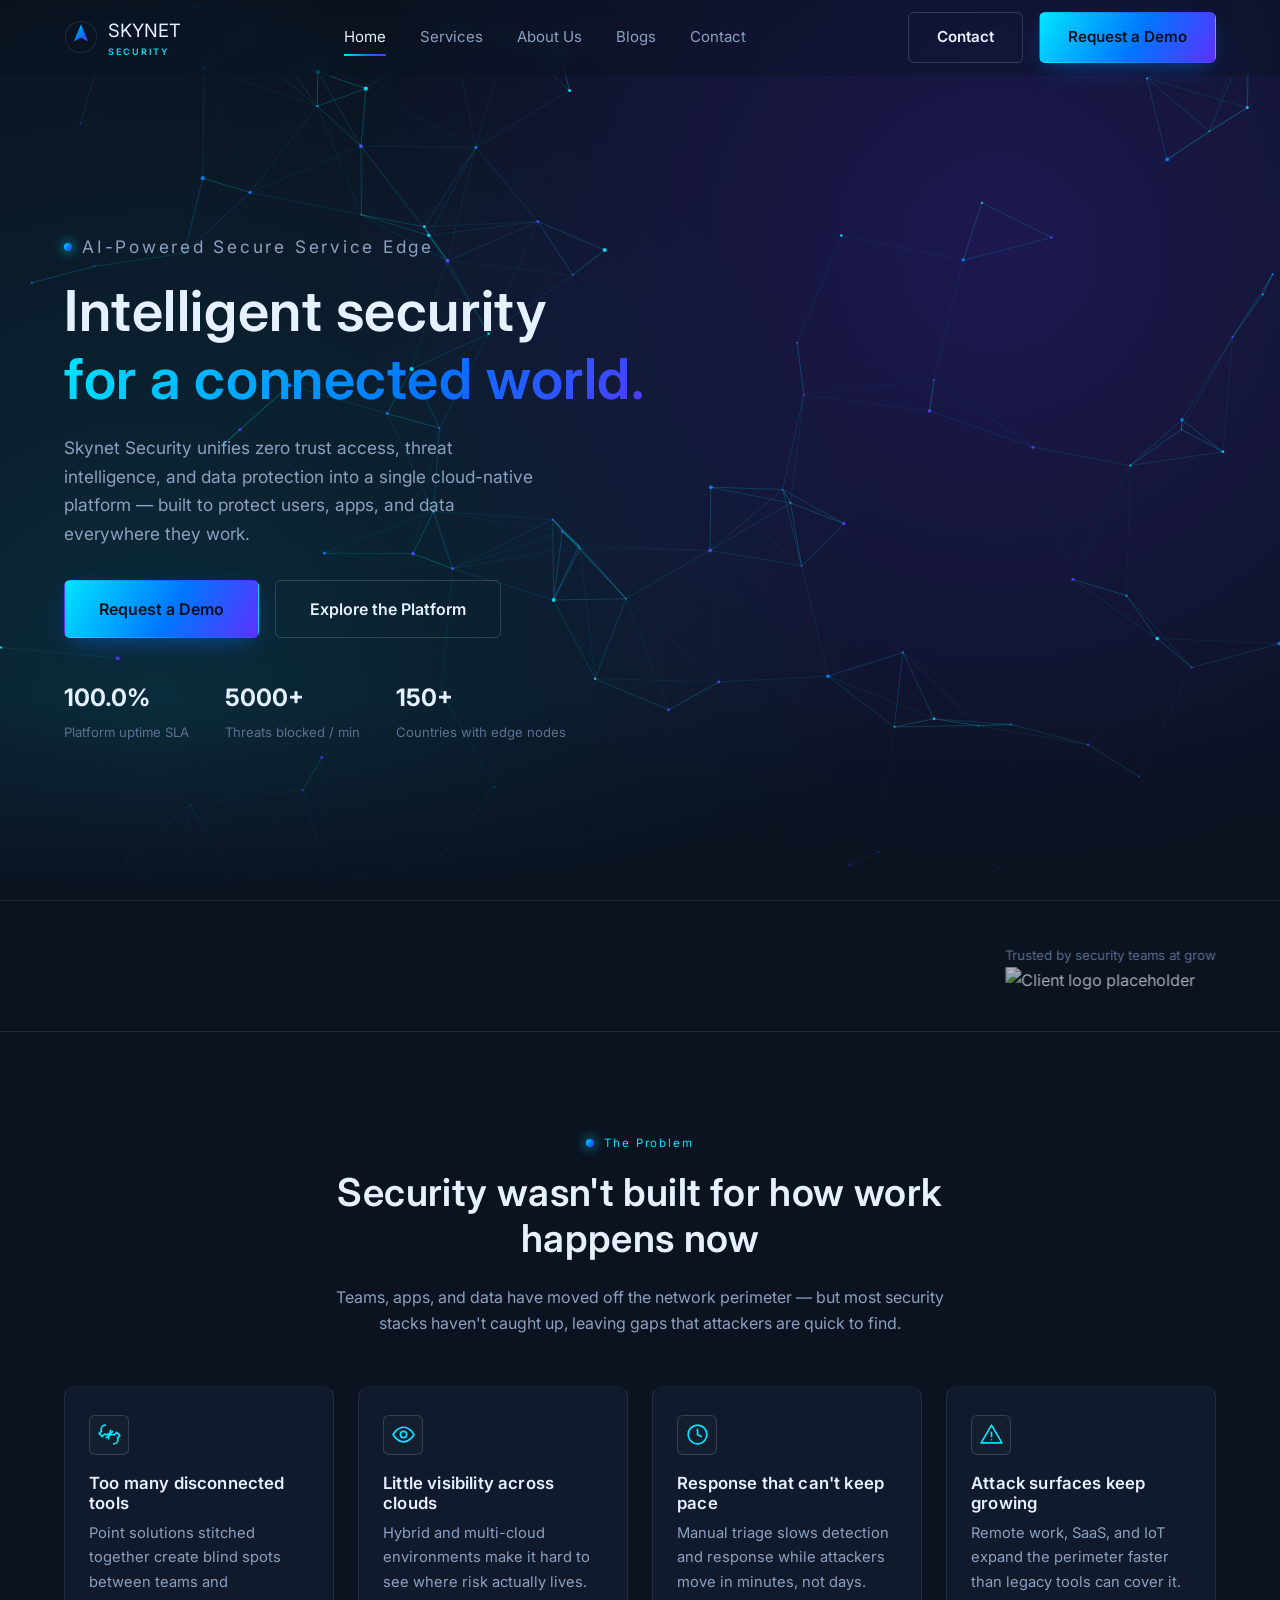
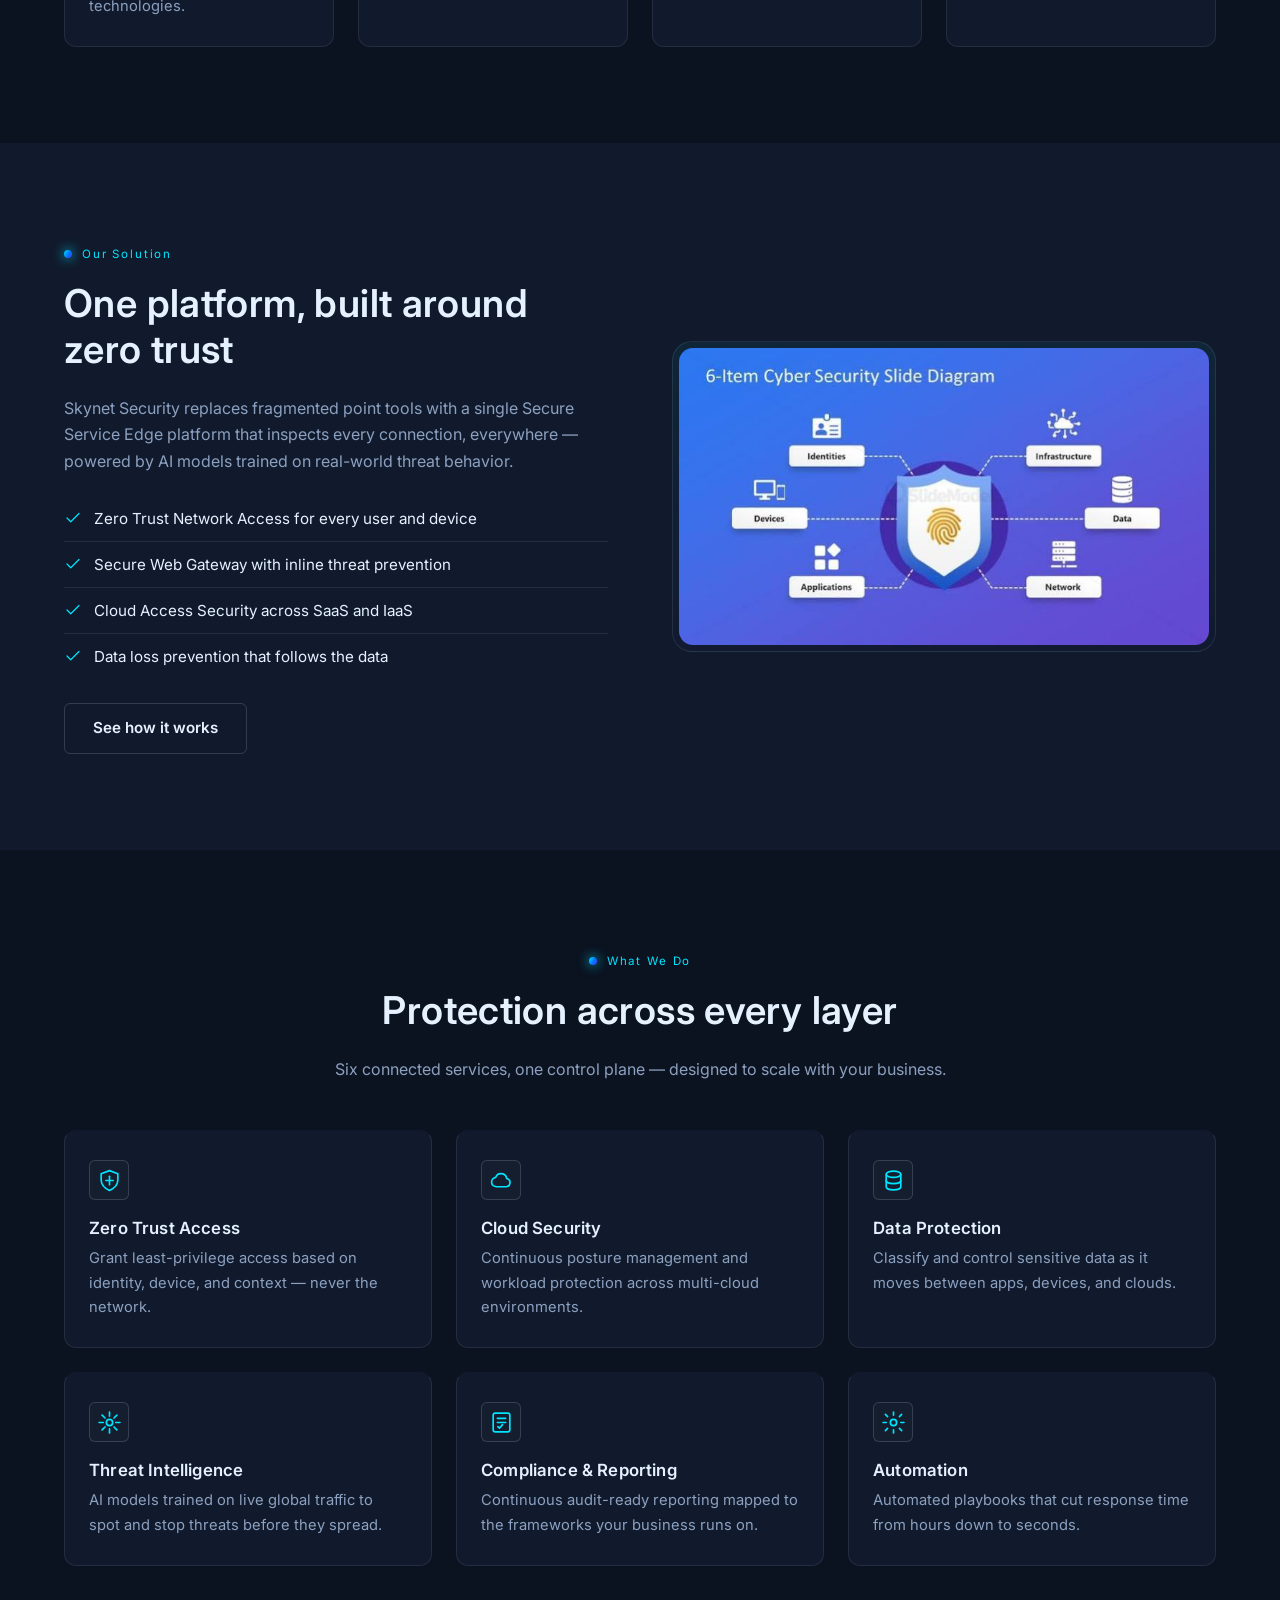
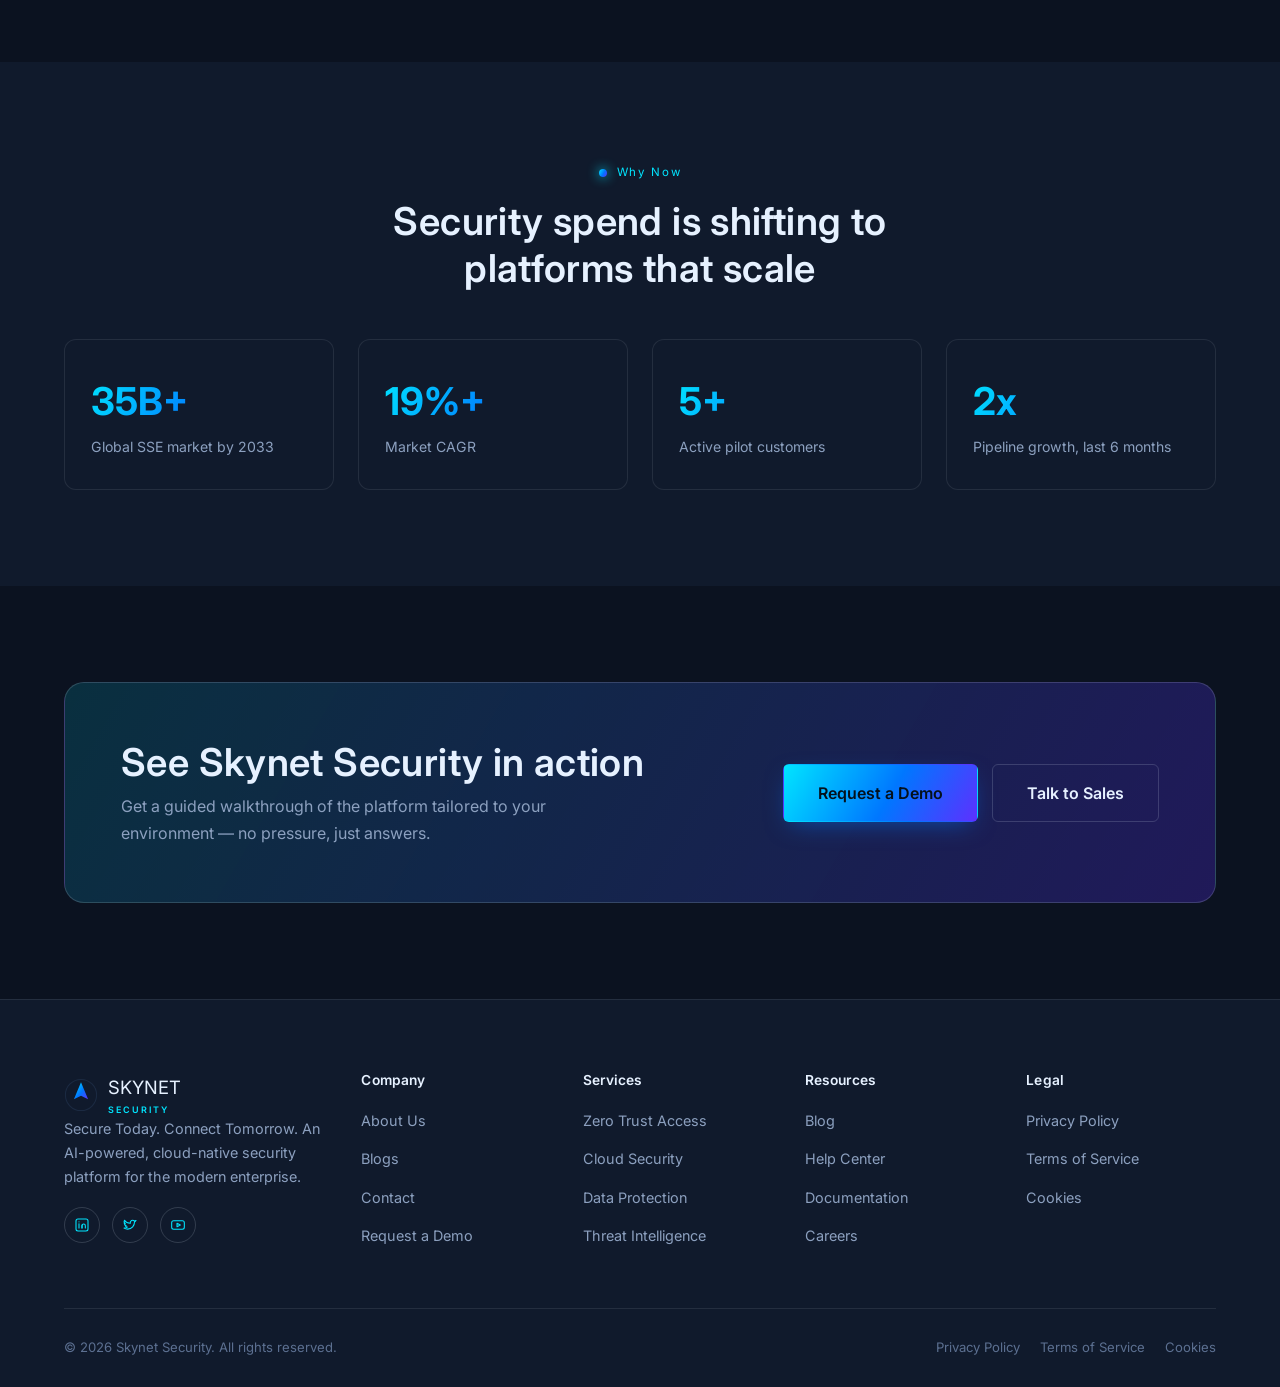
==== index.html @ eaa05526 "first commit" ====
<!DOCTYPE html>
<html lang="en">
<head>
  <meta charset="UTF-8">
  <meta name="viewport" content="width=device-width, initial-scale=1.0">
  <title>Skynet Security — Intelligent Security for a Connected World</title>
  <meta name="description" content="Skynet Security is an AI-powered, cloud-native Secure Service Edge platform that unifies zero trust access, threat intelligence, and data protection.">

  <!-- Fonts -->
  <link rel="preconnect" href="https://fonts.googleapis.com">
  <link href="https://fonts.googleapis.com/css2?family=Orbitron,:wght@500;600;700&family=DM+Serif+Display&family=Inter:wght@400;500;600;700&display=swap" rel="stylesheet">
 

  <!-- Bootstrap -->
  <link href="https://cdn.jsdelivr.net/npm/bootstrap@5.3.3/dist/css/bootstrap.min.css" rel="stylesheet">

  <!-- Custom styles -->
  <link rel="stylesheet" href="css/style.css">
  <link rel="icon" href="assets/icons/favicon.png">
</head>
<body>

  <!-- ============================= NAVBAR ============================= -->
  <header class="site-nav">
    <div class="container">
      <a href="index.html" class="brand">
        <img src="assets/icons/logo-icon.svg" alt="Skynet Security logo">
        <span>SKYNET<small>SECURITY</small></span>
      </a>

      <nav class="nav-links">
        <a href="index.html" class="is-active">Home</a>
        <a href="services.html">Services</a>
        <a href="about-us.html">About Us</a>
        <a href="blogs.html">Blogs</a>
        <a href="contact.html">Contact</a>
      </nav>

      <div class="nav-actions">
        <a href="contact.html" class="btn btn-outline">Contact</a>
        <a href="request-a-demo.html" class="btn btn-primary">Request a Demo</a>
        <button class="nav-toggle" aria-label="Toggle menu">
          <span></span><span></span><span></span>
        </button>
      </div>
    </div>
  </header>

  <!-- ============================= HERO ============================= -->
  <section class="hero">
    <canvas id="hero-canvas" class="hero-canvas" aria-hidden="true"></canvas>
    <div class="hero-fade"></div>

    <div class="container">
      <div class="hero-copy">
        <p class="eyebrow">AI-Powered Secure Service Edge</p>
        <h1>Intelligent security<span>for a connected world.</span></h1>
        <p>Skynet Security unifies zero trust access, threat intelligence, and data protection into a single cloud-native platform — built to protect users, apps, and data everywhere they work.</p>

        <div class="hero-cta">
          <a href="request-a-demo" class="btn btn-primary btn-lg">Request a Demo</a>
          <a href="services.html" class="btn btn-outline btn-lg">Explore the Platform</a>
        </div>

        <div class="hero-meta">
          <div><strong data-count="99.99" data-suffix="%">0%</strong><span>Platform uptime SLA</span></div>
          <div><strong data-count="5000" data-suffix="+">0</strong><span>Threats blocked / min</span></div>
          <div><strong data-count="150" data-suffix="+">0</strong><span>Countries with edge nodes</span></div>
        </div>
      </div>
        </div>
      </div>
    </div>
  </section>

  <!-- ============================= TRUST STRIP ============================= -->
  <section class="trust-strip">
    <div class="container">
      <marquee behavior="scroll" direction="left"><span class="trust-label">Trusted by security teams at growing enterprises</span>
      <div class="trust-logos">
        <img src="assets/images/logo-client1.svg" alt="Client logo placeholder">
        <img src="assets/images/logo-client2.svg" alt="Client logo placeholder">
        <img src="assets/images/logo-client3.svg" alt="Client logo placeholder">
        <img src="assets/images/logo-client4.svg" alt="Client logo placeholder">
        <img src="assets/images/logo-client5.svg" alt="Client logo placeholder">
      </div></marquee>
    </div>
  </section>

  <!-- ============================= PROBLEM ============================= -->
  <section class="section">
    <div class="container">
      <div class="section-head center">
        <p class="eyebrow">The Problem</p>
        <h2>Security wasn't built for how work happens now</h2>
        <p>Teams, apps, and data have moved off the network perimeter — but most security stacks haven't caught up, leaving gaps that attackers are quick to find.</p>
      </div>

      <div class="tile-grid">
        <div class="tile">
          <div class="tile-icon"><img src="assets/icons/icon-tools.svg" alt=""></div>
          <h3>Too many disconnected tools</h3>
          <p>Point solutions stitched together create blind spots between teams and technologies.</p>
        </div>
        <div class="tile">
          <div class="tile-icon"><img src="assets/icons/icon-visibility.svg" alt=""></div>
          <h3>Little visibility across clouds</h3>
          <p>Hybrid and multi-cloud environments make it hard to see where risk actually lives.</p>
        </div>
        <div class="tile">
          <div class="tile-icon"><img src="assets/icons/icon-clock.svg" alt=""></div>
          <h3>Response that can't keep pace</h3>
          <p>Manual triage slows detection and response while attackers move in minutes, not days.</p>
        </div>
        <div class="tile">
          <div class="tile-icon"><img src="assets/icons/icon-alert.svg" alt=""></div>
          <h3>Attack surfaces keep growing</h3>
          <p>Remote work, SaaS, and IoT expand the perimeter faster than legacy tools can cover it.</p>
        </div>
      </div>
    </div>
  </section>

  <!-- ============================= SOLUTION ============================= -->
  <section class="section section-alt">
    <div class="container">
      <div class="split">
        <div class="split-body">
          <p class="eyebrow">Our Solution</p>
          <h2>One platform, built around zero trust</h2>
          <p>Skynet Security replaces fragmented point tools with a single Secure Service Edge platform that inspects every connection, everywhere — powered by AI models trained on real-world threat behavior.</p>
          <ul>
            <li><img src="assets/icons/icon-check.svg" alt="">Zero Trust Network Access for every user and device</li>
            <li><img src="assets/icons/icon-check.svg" alt="">Secure Web Gateway with inline threat prevention</li>
            <li><img src="assets/icons/icon-check.svg" alt="">Cloud Access Security across SaaS and IaaS</li>
            <li><img src="assets/icons/icon-check.svg" alt="">Data loss prevention that follows the data</li>
          </ul>
          <a href="services.html" class="btn btn-outline" style="margin-top:24px;">See how it works</a>
        </div>
        <div class="split-media">
          <img src="assets/images/platform-diagram.png" alt="Skynet Security platform architecture diagram">
        </div>
      </div>
    </div>
  </section>

  <!-- ============================= SERVICES TEASER ============================= -->
  <section class="section">
    <div class="container">
      <div class="section-head center">
        <p class="eyebrow">What We Do</p>
        <h2>Protection across every layer</h2>
        <p>Six connected services, one control plane — designed to scale with your business.</p>
      </div>

      <div class="tile-grid grid-3">
        <div class="tile">
          <div class="tile-icon"><img src="assets/icons/icon-zero-trust.svg" alt=""></div>
          <h3>Zero Trust Access</h3>
          <p>Grant least-privilege access based on identity, device, and context — never the network.</p>
        </div>
        <div class="tile">
          <div class="tile-icon"><img src="assets/icons/icon-cloud.svg" alt=""></div>
          <h3>Cloud Security</h3>
          <p>Continuous posture management and workload protection across multi-cloud environments.</p>
        </div>
        <div class="tile">
          <div class="tile-icon"><img src="assets/icons/icon-data.svg" alt=""></div>
          <h3>Data Protection</h3>
          <p>Classify and control sensitive data as it moves between apps, devices, and clouds.</p>
        </div>
        <div class="tile">
          <div class="tile-icon"><img src="assets/icons/icon-threat.svg" alt=""></div>
          <h3>Threat Intelligence</h3>
          <p>AI models trained on live global traffic to spot and stop threats before they spread.</p>
        </div>
        <div class="tile">
          <div class="tile-icon"><img src="assets/icons/icon-compliance.svg" alt=""></div>
          <h3>Compliance &amp; Reporting</h3>
          <p>Continuous audit-ready reporting mapped to the frameworks your business runs on.</p>
        </div>
        <div class="tile">
          <div class="tile-icon"><img src="assets/icons/icon-automation.svg" alt=""></div>
          <h3>Automation</h3>
          <p>Automated playbooks that cut response time from hours down to seconds.</p>
        </div>
      </div>
    </div>
  </section>

  <!-- ============================= MARKET / STATS ============================= -->
  <section class="section section-alt">
    <div class="container">
      <div class="section-head center">
        <p class="eyebrow">Why Now</p>
        <h2>Security spend is shifting to platforms that scale</h2>
      </div>
      <div class="stat-row">
        <div class="stat-card">
          <strong data-count="36" data-suffix="B+">0</strong>
          <span>Global SSE market by 2033</span>
        </div>
        <div class="stat-card">
          <strong data-count="20" data-suffix="%+">0</strong>
          <span>Market CAGR</span>
        </div>
        <div class="stat-card">
          <strong data-count="5" data-suffix="+">0</strong>
          <span>Active pilot customers</span>
        </div>
        <div class="stat-card">
          <strong data-count="2" data-suffix="x">0</strong>
          <span>Pipeline growth, last 6 months</span>
        </div>
      </div>
    </div>
  </section>

  <!-- ============================= CTA BANNER ============================= -->
  <section class="section">
    <div class="container">
      <div class="cta-banner">
        <div>
          <h2>See Skynet Security in action</h2>
          <p>Get a guided walkthrough of the platform tailored to your environment — no pressure, just answers.</p>
        </div>
        <div class="cta-banner-actions">
          <a href="request-a-demo.html" class="btn btn-primary btn-lg">Request a Demo</a>
          <a href="contact.html" class="btn btn-outline btn-lg">Talk to Sales</a>
        </div>
      </div>
    </div>
  </section>

  <!-- ============================= FOOTER ============================= -->
  <footer class="site-footer">
    <div class="container">
      <div class="footer-top">
        <div class="footer-col footer-brand">
          <a href="index.html" class="brand">
            <img src="assets/icons/logo-icon.svg" alt="Skynet Security logo">
            <span>SKYNET<small>SECURITY</small></span>
          </a>
          <p>Secure Today. Connect Tomorrow. An AI-powered, cloud-native security platform for the modern enterprise.</p>
          <div class="footer-social">
            <a href="#" aria-label="LinkedIn"><img src="assets/icons/icon-linkedin.svg" alt=""></a>
            <a href="#" aria-label="X / Twitter"><img src="assets/icons/icon-twitter.svg" alt=""></a>
            <a href="#" aria-label="YouTube"><img src="assets/icons/icon-youtube.svg" alt=""></a>
          </div>
        </div>

        <div class="footer-col">
          <h4>Company</h4>
          <ul>
            <li><a href="about-us.html">About Us</a></li>
            <li><a href="blogs.html">Blogs</a></li>
            <li><a href="contact.html">Contact</a></li>
            <li><a href="request-a-demo.html">Request a Demo</a></li>
          </ul>
        </div>

        <div class="footer-col">
          <h4>Services</h4>
          <ul>
            <li><a href="services.html">Zero Trust Access</a></li>
            <li><a href="services.html">Cloud Security</a></li>
            <li><a href="services.html">Data Protection</a></li>
            <li><a href="services.html">Threat Intelligence</a></li>
          </ul>
        </div>

        <div class="footer-col">
          <h4>Resources</h4>
          <ul>
            <li><a href="blogs.html">Blog</a></li>
            <li><a href="#">Help Center</a></li>
            <li><a href="#">Documentation</a></li>
            <li><a href="#">Careers</a></li>
          </ul>
        </div>

        <div class="footer-col">
          <h4>Legal</h4>
          <ul>
            <li><a href="privacy-policy.html">Privacy Policy</a></li>
            <li><a href="terms-of-service.html">Terms of Service</a></li>
            <li><a href="cookies.html">Cookies</a></li>
          </ul>
        </div>
      </div>

      <div class="footer-bottom">
        <p>&copy; 2026 Skynet Security. All rights reserved.</p>
        <div class="legal-inline">
          <a href="privacy-policy.html">Privacy Policy</a>
          <a href="terms-of-service.html">Terms of Service</a>
          <a href="cookies.html">Cookies</a>
        </div>
      </div>
    </div>
  </footer>

  <button class="back-to-top" aria-label="Back to top">
    <img src="assets/icons/icon-arrow-up.svg" alt="">
  </button>

  <!-- Bootstrap JS -->
  <script src="https://cdn.jsdelivr.net/npm/bootstrap@5.3.3/dist/js/bootstrap.bundle.min.js"></script>
  <script src="js/main.js"></script>
  <script src="js/heroBg.js"></script>
  <script src="js/form.js"></script>
</body>
</html>
---- css/style.css ----
:root {
  /* Color */
  --bg: #0b1220;
  --bg-panel: #101a2c;
  --bg-panel-alt: #141e2e;
  --cyan: #00e5ff;
  --blue: #0077ff;
  --purple: #5d30ff;
  --text: #e6f1ff;
  --text-muted: #8ca0bf;
  --text-dim: #5c7091;
  --border: rgba(230, 241, 255, 0.09);
  --border-strong: rgba(230, 241, 255, 0.16);

  /* Gradients */
  --grad-brand: linear-gradient(
    120deg,
    var(--cyan) 0%,
    var(--blue) 55%,
    var(--purple) 100%
  );
  --grad-panel: linear-gradient(
    180deg,
    rgba(0, 229, 255, 0.06),
    rgba(93, 48, 255, 0.02)
  );

  /* Type */
  --font-display: "Orbitron", sans-serif;
  --font-display2: "DM Serif Display", , sans-serif;
  --font-body: "Inter", sans-serif;
  --font-body2: "Times New Roman", sans-serif;

  /* Layout */
  --maxw: 1200px;
  --radius-sm: 6px;
  --radius-md: 12px;
  --radius-lg: 20px;
  --nav-h: 76px;
}

/* ---------- Reset / base ---------- */
*,
*::before,
*::after {
  box-sizing: border-box;
}
html {
  scroll-behavior: smooth;
}
body {
  margin: 0;
  background: var(--bg);
  color: var(--text);
  font-family: var(--font-body);
  font-size: 16px;
  line-height: 1.65;
  -webkit-font-smoothing: antialiased;
  overflow-x: hidden;
}
img {
  max-width: 100%;
  display: block;
}
a {
  color: inherit;
  text-decoration: none;
}
ul {
  margin: 0;
  padding: 0;
  list-style: none;
}
h1,
h2,
h3,
h4 {
  font-family: var(--font-display2);
  font-weight: 600;
  line-height: 1.2;
  margin: 0 0 0.6em;
  letter-spacing: 0.01em;
}
h1 {
  font-size: clamp(2.4rem, 4.4vw, 3.7rem);
}
h2 {
  font-size: clamp(1.8rem, 3vw, 2.5rem);
}
h3 {
  font-size: 1.25rem;
}
p {
  margin: 0 0 1em;
  color: var(--text-muted);
}
.container {
  max-width: var(--maxw);
  margin: 0 auto;
  padding: 0 24px;
}
.section {
  padding: 96px 0;
  position: relative;
}
.section-tight {
  padding: 64px 0;
}
.section-alt {
  background: var(--bg-panel);
}

:focus-visible {
  outline: 2px solid var(--cyan);
  outline-offset: 3px;
  border-radius: 4px;
}

.eyebrow {
  font-family: var(--font-display2);
  font-size: 0.72rem;
  letter-spacing: 0.16em;
  color: var(--cyan);
  display: inline-flex;
  align-items: center;
  gap: 10px;
  margin-bottom: 16px;
}
.eyebrow::before {
  content: "";
  width: 8px;
  height: 8px;
  border-radius: 50%;
  background: var(--grad-brand);
  box-shadow: 0 0 12px var(--cyan);
}

.section-head {
  max-width: 640px;
  margin-bottom: 48px;
}
.section-head.center {
  margin-left: auto;
  margin-right: auto;
  text-align: center;
}
.section-head p:last-child {
  margin-bottom: 0;
}

/* ---------- Buttons ---------- */
.btn {
  display: inline-flex;
  align-items: center;
  justify-content: center;
  gap: 8px;
  font-family: var(--font-body1);
  font-weight: 600;
  font-size: 0.95rem;
  padding: 13px 28px;
  border-radius: var(--radius-sm);
  border: 1px solid transparent;
  cursor: pointer;
  transition:
    transform 0.18s ease,
    box-shadow 0.18s ease,
    background 0.18s ease,
    color 0.18s ease,
    border-color 0.18s ease;
  white-space: nowrap;
}
.btn-primary {
  background: var(--grad-brand);
  color: #04111c;
  box-shadow: 0 8px 24px -8px rgba(0, 119, 255, 0.55);
}
.btn-primary:hover {
  transform: translateY(-2px);
  box-shadow: 0 12px 28px -6px rgba(0, 229, 255, 0.45);
}
.btn-outline {
  background: transparent;
  color: var(--text);
  border-color: var(--border-strong);
}
.btn-outline:hover {
  border-color: var(--cyan);
  color: var(--cyan);
}
.btn-ghost {
  background: transparent;
  color: var(--cyan);
  padding: 13px 4px;
}
.btn-ghost::after {
  content: "";
}
.btn-block {
  width: 100%;
}
.btn-lg {
  padding: 16px 34px;
  font-size: 1rem;
}

/* ---------- Navbar ---------- */
.site-nav {
  position: fixed;
  top: 0;
  left: 0;
  right: 0;
  z-index: 1000;
  height: var(--nav-h);
  display: flex;
  align-items: center;
  background: rgba(11, 18, 32, 0.35);
  border-bottom: 1px solid transparent;
  backdrop-filter: blur(10px);
  transition:
    background 0.25s ease,
    border-color 0.25s ease;
}
.site-nav.is-scrolled {
  background: rgba(11, 18, 32, 0.86);
  border-bottom-color: var(--border);
}
.site-nav .container {
  display: flex;
  align-items: center;
  justify-content: space-between;
  gap: 24px;
}
.brand {
  display: flex;
  align-items: center;
  gap: 10px;
  font-family: var(--font-display2);
  font-size: 1.15rem;
  color: var(--text);
}
.brand img {
  height: 34px;
  width: 34px;
}
.brand small {
  display: block;
  font-family: var(--font-body);
  font-size: 0.56rem;
  letter-spacing: 0.22em;
  color: var(--cyan);
  font-weight: 600;
}
.nav-links {
  display: flex;
  align-items: center;
  gap: 34px;
}
.nav-links a {
  font-size: 0.94rem;
  color: var(--text-muted);
  position: relative;
  padding: 6px 0;
  transition: color 0.2s ease;
}
.nav-links a::after {
  content: "";
  position: absolute;
  left: 0;
  bottom: 0;
  width: 0;
  height: 2px;
  background: var(--grad-brand);
  transition: width 0.2s ease;
}
.nav-links a:hover,
.nav-links a.is-active {
  color: var(--text);
}
.nav-links a:hover::after,
.nav-links a.is-active::after {
  width: 100%;
}
.nav-actions {
  display: flex;
  align-items: center;
  gap: 16px;
}
.nav-toggle {
  display: none;
  flex-direction: column;
  gap: 5px;
  width: 26px;
  background: none;
  border: none;
  cursor: pointer;
  padding: 6px 0;
}
.nav-toggle span {
  height: 2px;
  width: 100%;
  background: var(--text);
  transition:
    transform 0.2s ease,
    opacity 0.2s ease;
}

/* ---------- Hero ---------- */
.hero {
  position: relative;
  min-height: 100vh;
  display: flex;
  align-items: center;
  padding-top: var(--nav-h);
  overflow: hidden;
  background:
    radial-gradient(
      circle at 78% 28%,
      rgba(93, 48, 255, 0.22),
      transparent 55%
    ),
    radial-gradient(
      circle at 12% 78%,
      rgba(0, 229, 255, 0.12),
      transparent 55%
    ),
    var(--bg);
}
.hero-canvas {
  position: absolute;
  inset: 0;
  width: 100%;
  height: 100%;
  z-index: 1;
}
.hero-fade {
  position: absolute;
  left: 0;
  right: 0;
  bottom: 0;
  height: 22%;
  background: linear-gradient(180deg, transparent, var(--bg));
  z-index: 2;
  pointer-events: none;
}
.hero .container {
  position: relative;
  z-index: 3;
  display: grid;
  grid-template-columns: 1.15fr 0.85fr;
  gap: 48px;
  align-items: center;
  padding-top: 60px;
  padding-bottom: 60px;
}
.hero-copy h1 {
  margin-bottom: 22px;
}
.hero-copy h1 span {
  display: block;
  background: var(--grad-brand);
  -webkit-background-clip: text;
  background-clip: text;
  color: transparent;
}
.hero-copy p {
  font-size: 1.08rem;
  max-width: 480px;
  color: var(--text-muted);
}
.hero-cta {
  display: flex;
  gap: 16px;
  margin: 32px 0 40px;
}
.hero-meta {
  display: flex;
  gap: 36px;
  flex-wrap: wrap;
}
.hero-meta div strong {
  display: block;
  font-family: var(--font-display2);
  font-size: 1.5rem;
  color: var(--text);
}
.hero-meta div span {
  font-size: 0.82rem;
  color: var(--text-dim);
}

/* ---------- Trust strip ---------- */
.trust-strip {
  padding: 40px 0;
  border-bottom: 1px solid var(--border);
  border-top: 1px solid var(--border);
}
.trust-strip .container {
  display: flex;
  align-items: center;
  gap: 40px;
  flex-wrap: wrap;
}
.trust-strip .trust-label {
  font-size: 0.82rem;
  color: var(--text-dim);
  white-space: nowrap;
}
.trust-logos {
  display: flex;
  align-items: center;
  gap: 44px;
  flex: 1;
  flex-wrap: wrap;
  opacity: 0.7;
}
.trust-logos img {
  height: 24px;
}

/* ---------- Icon tiles / cards ---------- */
.tile-grid {
  display: grid;
  grid-template-columns: repeat(4, 1fr);
  gap: 24px;
}
.grid-3 {
  grid-template-columns: repeat(3, 1fr);
}
.grid-2 {
  grid-template-columns: repeat(2, 1fr);
}

.tile {
  background: var(--bg-panel);
  border: 1px solid var(--border);
  border-top: 2px solid transparent;
  border-radius: var(--radius-md);
  padding: 28px 24px;
  transition:
    border-color 0.2s ease,
    transform 0.2s ease;
}
.tile:hover {
  border-top-color: var(--cyan);
  transform: translateY(-4px);
}
.tile .tile-icon,
.tile .title-icon {
  width: 40px;
  height: 40px;
  border-radius: var(--radius-sm);
  background: var(--bg-panel-alt);
  border: 1px solid var(--border-strong);
  display: flex;
  align-items: center;
  justify-content: center;
  margin-bottom: 18px;
}
.tile .tile-icon img,
.tile .title-icon img {
  width: 25px;
  height: 25px;
}
.tile h3 {
  margin-bottom: 8px;
  font-size: 1.05rem;
}
.tile p {
  font-size: 0.92rem;
  margin-bottom: 0;
}

/* ---------- Split / zig-zag feature rows ---------- */
.split {
  display: grid;
  grid-template-columns: 1fr 1fr;
  gap: 64px;
  align-items: center;
}
.split.reverse .split-media {
  order: 2;
}
.split-media {
  position: relative;
  border-radius: var(--radius-lg);
  overflow: hidden;
  border: 1px solid var(--border);
  background: var(--grad-panel);
  padding: 6px;
}
.split-media img {
  border-radius: calc(var(--radius-lg) - 6px);
  width: 100%;
}
.split-body ul {
  margin-top: 22px;
}
.split-body ul li {
  display: flex;
  gap: 12px;
  align-items: flex-start;
  padding: 10px 0;
  border-bottom: 1px solid var(--border);
  font-size: 0.95rem;
  color: var(--text);
}
.split-body ul li:last-child {
  border-bottom: none;
}
.split-body ul li img {
  width: 18px;
  height: 18px;
  margin-top: 3px;
}

/* ---------- Stats ---------- */
.stat-row {
  display: grid;
  grid-template-columns: repeat(4, 1fr);
  gap: 24px;
}
.stat-card {
  padding: 30px 26px;
  border: 1px solid var(--border);
  border-radius: var(--radius-md);
  background: var(--bg-panel);
}
.stat-card strong {
  display: block;
  font-family: var(--font-display2);
  font-size: 2.4rem;
  background: var(--grad-brand);
  -webkit-background-clip: text;
  background-clip: text;
  color: transparent;
}
.stat-card span {
  font-size: 0.88rem;
  color: var(--text-muted);
}

/* ---------- CTA banner ---------- */
.cta-banner {
  border-radius: var(--radius-lg);
  padding: 56px;
  background: linear-gradient(
    120deg,
    rgba(0, 229, 255, 0.14),
    rgba(93, 48, 255, 0.258)
  );
  border: 1px solid var(--border-strong);
  display: flex;
  align-items: center;
  justify-content: space-between;
  gap: 32px;
  flex-wrap: wrap;
}
.cta-banner h2 {
  margin-bottom: 8px;
}
.cta-banner p {
  margin-bottom: 0;
  max-width: 480px;
}
.cta-banner-actions {
  display: flex;
  gap: 14px;
  flex-wrap: wrap;
}

/* ---------- Footer ---------- */
.site-footer {
  border-top: 1px solid var(--border);
  padding: 72px 0 28px;
  background: var(--bg-panel);
}
.footer-top {
  display: grid;
  grid-template-columns: 1.4fr 1fr 1fr 1fr 1fr;
  gap: 32px;
  padding-bottom: 48px;
  border-bottom: 1px solid var(--border);
}
.footer-brand p {
  font-size: 0.9rem;
  max-width: 280px;
}
.footer-social {
  display: flex;
  gap: 12px;
  margin-top: 18px;
}
.footer-social a {
  width: 36px;
  height: 36px;
  border-radius: 50%;
  border: 1px solid var(--border-strong);
  display: flex;
  align-items: center;
  justify-content: center;
  transition:
    border-color 0.2s ease,
    background 0.2s ease;
}
.footer-social a img {
  width: 16px;
  height: 16px;
}
.footer-social a:hover {
  border-color: var(--cyan);
  background: rgba(0, 229, 255, 0.08);
}
.footer-col h4 {
  font-family: var(--font-body);
  font-weight: 600;
  font-size: 0.86rem;
  color: var(--text);
  margin-bottom: 18px;
}
.footer-col ul li {
  margin-bottom: 12px;
}
.footer-col ul li a {
  font-size: 0.9rem;
  color: var(--text-muted);
  transition: color 0.2s ease;
}
.footer-col ul li a:hover {
  color: var(--cyan);
}
.footer-bottom {
  display: flex;
  justify-content: space-between;
  align-items: center;
  padding-top: 28px;
  flex-wrap: wrap;
  gap: 12px;
}
.footer-bottom p {
  margin: 0;
  font-size: 0.82rem;
  color: var(--text-dim);
}
.footer-bottom .legal-inline {
  display: flex;
  gap: 20px;
}
.footer-bottom .legal-inline a {
  font-size: 0.82rem;
  color: var(--text-dim);
}
.footer-bottom .legal-inline a:hover {
  color: var(--cyan);
}

/* ---------- Inner page header (non-home) ---------- */
.page-header {
  padding: calc(var(--nav-h) + 70px) 0 60px;
  background:
    radial-gradient(
      circle at 85% 0%,
      rgba(48, 248, 255, 0.769),
      transparent 55%
    ),
    var(--bg);
  border-bottom: 1px solid var(--border);
}
.page-header .eyebrow {
  margin-bottom: 14px;
}
.page-header p {
  max-width: 620px;
  font-size: 1.05rem;
}
.breadcrumb {
  display: flex;
  gap: 8px;
  align-items: center;
  font-size: 0.82rem;
  color: var(--text-dim);
  margin-bottom: 20px;
}
.breadcrumb a {
  color: var(--text-dim);
}
.breadcrumb a:hover {
  color: var(--cyan);
}
/* =========================================================
   MOBILE FOOTER ONLY
   ========================================================= */

@media (max-width: 768px) {

  .site-footer {
    padding: 50px 20px 22px;
  }

  .site-footer .container {
    width: 100%;
    max-width: 100%;
    padding: 0;
  }

  /* Main footer grid */
  .site-footer .footer-top {
    display: grid;
    grid-template-columns: repeat(2, minmax(0, 1fr));
    gap: 38px 24px;
    padding-bottom: 38px;
  }

  /* Brand takes full row */
  .site-footer .footer-brand {
    grid-column: 1 / -1;
    width: 100%;
  }

  .site-footer .footer-brand p {
    max-width: 100%;
    margin-top: 16px;
    line-height: 1.7;
  }

  /* Footer headings */
  .site-footer .footer-col h4 {
    margin-bottom: 14px;
    font-size: 0.85rem;
  }

  /* Footer lists */
  .site-footer .footer-col ul {
    margin: 0;
    padding: 0;
  }

  .site-footer .footer-col ul li {
    margin-bottom: 10px;
  }

  .site-footer .footer-col ul li a {
    font-size: 0.86rem;
    line-height: 1.5;
  }

  /* Social icons */
  .site-footer .footer-social {
    display: flex;
    align-items: center;
    gap: 10px;
    margin-top: 18px;
  }

  .site-footer .footer-social a {
    width: 36px;
    height: 36px;
    flex: 0 0 36px;
  }

  /* Bottom footer */
  .site-footer .footer-bottom {
    display: flex;
    flex-direction: column;
    align-items: flex-start;
    justify-content: flex-start;
    gap: 18px;
    padding-top: 24px;
  }

  .site-footer .footer-bottom p {
    width: 100%;
    margin: 0;
    font-size: 0.78rem;
    line-height: 1.5;
  }

  /* Bottom legal links */
  .site-footer .footer-bottom .legal-inline {
    display: flex;
    flex-wrap: wrap;
    align-items: center;
    gap: 8px 18px;
    width: 100%;
  }

  .site-footer .footer-bottom .legal-inline a {
    font-size: 0.78rem;
    white-space: nowrap;
  }
}


/* =========================================================
   SMALL PHONES
   ========================================================= */

@media (max-width: 480px) {

  .site-footer {
    padding: 42px 20px 22px;
  }

  .site-footer .footer-top {
    grid-template-columns: repeat(2, minmax(0, 1fr));
    gap: 32px 18px;
    padding-bottom: 32px;
  }

  .site-footer .footer-brand {
    grid-column: 1 / -1;
  }

  .site-footer .footer-brand p {
    font-size: 0.84rem;
    line-height: 1.65;
  }

  .site-footer .footer-col h4 {
    font-size: 0.82rem;
    margin-bottom: 12px;
  }

  .site-footer .footer-col ul li {
    margin-bottom: 9px;
  }

  .site-footer .footer-col ul li a {
    font-size: 0.82rem;
  }

  .site-footer .footer-social a {
    width: 34px;
    height: 34px;
    flex-basis: 34px;
  }

  .site-footer .footer-bottom {
    gap: 14px;
    padding-top: 22px;
  }

  .site-footer .footer-bottom .legal-inline {
    gap: 7px 14px;
  }

  .site-footer .footer-bottom .legal-inline a,
  .site-footer .footer-bottom p {
    font-size: 0.75rem;
  }
}
/* ---------- Services page ---------- */
.service-detail {
  display: grid;
  grid-template-columns: repeat(3, minmax(0, 1fr));
  gap: 24px;
}
.service-card {
  border: 1px solid var(--border);
  border-radius: var(--radius-md);
  padding: 32px;
  background: var(--bg-panel);
  position: relative;
}
.service-card .tile-icon {
  width: 42px;
  height: 42px;
  margin-bottom: 18px;
  padding: 8px;
}
.service-card .tile-icon img {
  width: 30px;
  height: 30px;
}
.service-card h3 {
  margin-bottom: 10px;
}
.service-card ul {
  margin-top: 16px;
}
.service-card ul li {
  font-size: 0.88rem;
  color: var(--text-muted);
  padding: 4px 0 4px 20px;
  position: relative;
}
.service-card ul li::before {
  content: "";
  position: absolute;
  left: 0;
  top: 11px;
  width: 8px;
  height: 1px;
  background: var(--cyan);
}

/* ---------- Process steps ---------- */
.process-list {
  display: flex;
  flex-direction: column;
}
.process-item {
  display: grid;
  grid-template-columns: 70px 1fr;
  gap: 24px;
  padding: 28px 0;
  border-bottom: 1px solid var(--border);
}
.process-item:first-child {
  padding-top: 0;
}
.process-item:last-child {
  border-bottom: none;
}
.process-num {
  font-family: var(--font-display2);
  font-size: 1.4rem;
  color: var(--cyan);
  opacity: 0.7;
}
.process-item h3 {
  margin-bottom: 6px;
}
.process-item p {
  margin-bottom: 0;
  max-width: 560px;
}

/* ---------- Team / About ---------- */
.value-list {
  display: grid;
  grid-template-columns: repeat(4, 1fr);
  gap: 24px;
}
.team-grid {
  display: grid;
  grid-template-columns: repeat(4, 1fr);
  gap: 24px;
}
.team-card {
  border: 1px solid var(--border);
  border-radius: var(--radius-md);
  overflow: hidden;
  background: var(--bg-panel);
}
.team-card img {
  width: 100%;
  aspect-ratio: 1/1;
  object-fit: cover;
}
.team-card .team-info {
  padding: 18px 20px;
}
.team-card h3 {
  font-size: 1rem;
  margin-bottom: 2px;
}
.team-card span {
  font-size: 0.82rem;
  color: var(--cyan);
}
.timeline {
  border-left: 1px solid var(--border-strong);
  padding-left: 32px;
  display: flex;
  flex-direction: column;
  gap: 36px;
}
.timeline-item {
  position: relative;
}
.timeline-item::before {
  content: "";
  position: absolute;
  left: -38px;
  top: 4px;
  width: 12px;
  height: 12px;
  border-radius: 50%;
  background: var(--grad-brand);
  box-shadow: 0 0 0 4px var(--bg);
}
.timeline-item strong {
  color: var(--cyan);
  font-family: var(--font-display2);
  font-size: 0.85rem;
}

/* ---------- Blog ---------- */
.blog-filter {
  display: flex;
  gap: 10px;
  flex-wrap: wrap;
  margin-bottom: 40px;
}
.blog-filter button {
  background: transparent;
  border: 1px solid var(--border-strong);
  color: var(--text-muted);
  padding: 9px 20px;
  border-radius: 30px;
  font-size: 0.86rem;
  cursor: pointer;
  transition: all 0.2s ease;
}
.blog-filter button.is-active,
.blog-filter button:hover {
  border-color: var(--cyan);
  color: var(--text);
  background: rgba(0, 229, 255, 0.08);
}
.blog-grid {
  display: grid;
  grid-template-columns: repeat(3, 1fr);
  gap: 28px;
}
.blog-card {
  border: 1px solid var(--border);
  border-radius: var(--radius-md);
  overflow: hidden;
  background: var(--bg-panel);
  display: flex;
  flex-direction: column;
  transition:
    transform 0.2s ease,
    border-color 0.2s ease;
}
.blog-card:hover {
  transform: translateY(-4px);
  border-color: var(--border-strong);
}
.blog-card .blog-thumb {
  aspect-ratio: 16/10;
  overflow: hidden;
}
.blog-card .blog-thumb img {
  width: 100%;
  height: 100%;
  object-fit: cover;
}
.blog-card .blog-body {
  padding: 22px 22px 26px;
  flex: 1;
  display: flex;
  flex-direction: column;
}
.blog-tag {
  font-size: 0.72rem;
  letter-spacing: 0.08em;
  color: var(--cyan);
  margin-bottom: 10px;
}
.blog-card h3 {
  font-size: 1.08rem;
  margin-bottom: 10px;
}
.blog-meta {
  margin-top: auto;
  display: flex;
  justify-content: space-between;
  font-size: 0.78rem;
  color: var(--text-dim);
  padding-top: 14px;
}
.blog-featured {
  display: grid;
  grid-template-columns: 1.1fr 0.9fr;
  gap: 40px;
  align-items: center;
  border: 1px solid var(--border);
  border-radius: var(--radius-lg);
  overflow: hidden;
  background: var(--bg-panel);
  margin-bottom: 56px;
}
.blog-featured .blog-thumb {
  aspect-ratio: auto;
  height: 100%;
}
.blog-featured .blog-body {
  padding: 40px;
}
.pagination {
  display: flex;
  justify-content: center;
  gap: 10px;
  margin-top: 52px;
}
.pagination a {
  width: 38px;
  height: 38px;
  display: flex;
  align-items: center;
  justify-content: center;
  border: 1px solid var(--border-strong);
  border-radius: var(--radius-sm);
  font-size: 0.85rem;
  color: var(--text-muted);
}
.pagination a.is-active {
  background: var(--grad-brand);
  color: #04111c;
  border-color: transparent;
}

/* ---------- Contact ---------- */
.contact-wrap {
  display: grid;
  grid-template-columns: 0.9fr 1.1fr;
  gap: 56px;
}
.contact-info-card {
  display: flex;
  gap: 16px;
  padding: 20px 0;
  border-bottom: 1px solid var(--border);
}
.contact-info-card:first-child {
  padding-top: 0;
}
.contact-info-card .tile-icon {
  flex-shrink: 0;
  margin-bottom: 0;
}
.contact-info-card h3 {
  font-size: 0.98rem;
  margin-bottom: 4px;
}
.contact-info-card p {
  margin-bottom: 0;
  font-size: 0.9rem;
}
.map-frame {
  margin-top: 28px;
  border-radius: var(--radius-md);
  border: 1px solid var(--border);
  aspect-ratio: 16/9;
  background: var(--bg-panel-alt) url("../assets/images/map-placeholder.jpg")
    center/cover;
  display: flex;
  align-items: center;
  justify-content: center;
  color: var(--text-dim);
  font-size: 0.85rem;
}

/* ---------- Forms ---------- */
.form-card {
  background: var(--bg-panel);
  border: 1px solid var(--border);
  border-radius: var(--radius-lg);
  padding: 40px;
}
.form-row {
  display: grid;
  grid-template-columns: 1fr 1fr;
  gap: 20px;
}
.form-group {
  margin-bottom: 20px;
}
.form-group label {
  display: block;
  font-size: 0.85rem;
  color: var(--text-muted);
  margin-bottom: 8px;
}
.form-group input,
.form-group select,
.form-group textarea {
  width: 100%;
  background: var(--bg);
  border: 1px solid var(--border-strong);
  border-radius: var(--radius-sm);
  padding: 13px 16px;
  color: var(--text);
  font-family: var(--font-body);
  font-size: 0.94rem;
  transition:
    border-color 0.2s ease,
    box-shadow 0.2s ease;
}
.form-group textarea {
  resize: vertical;
  min-height: 120px;
}
.form-group input:focus,
.form-group select:focus,
.form-group textarea:focus {
  outline: none;
  border-color: var(--cyan);
  box-shadow: 0 0 0 3px rgba(0, 229, 255, 0.14);
}
.form-group input::placeholder,
.form-group textarea::placeholder {
  color: var(--text-dim);
}
.form-check {
  display: flex;
  align-items: flex-start;
  gap: 10px;
  font-size: 0.84rem;
  color: var(--text-muted);
}
.form-check input {
  width: auto;
  margin-top: 3px;
  accent-color: var(--cyan);
}
.form-status {
  margin-top: 16px;
  font-size: 0.88rem;
  padding: 12px 16px;
  border-radius: var(--radius-sm);
  display: none;
}
.form-status.is-visible {
  display: block;
}
.form-status.success {
  background: rgba(0, 229, 255, 0.1);
  border: 1px solid rgba(0, 229, 255, 0.35);
  color: var(--cyan);
}

/* ---------- Demo page: benefits + logos ---------- */
.demo-wrap {
  display: grid;
  grid-template-columns: 1fr 1fr;
  gap: 56px;
  align-items: flex-start;
}
.demo-benefits li {
  display: flex;
  gap: 14px;
  padding: 16px 0;
  border-bottom: 1px solid var(--border);
}
.demo-benefits li:first-child {
  padding-top: 0;
}
.demo-benefits img {
  width: 20px;
  height: 20px;
  margin-top: 2px;
}
.demo-benefits h3 {
  font-size: 0.98rem;
  margin-bottom: 4px;
}
.demo-benefits p {
  margin-bottom: 0;
  font-size: 0.88rem;
}

/* ---------- Legal pages ---------- */
.legal-content {
  max-width: 760px;
}
.legal-content h2 {
  margin-top: 44px;
  font-size: 1.4rem;
}
.legal-content h2:first-child {
  margin-top: 0;
}
.legal-content p,
.legal-content li {
  color: var(--text-muted);
  font-size: 0.98rem;
}
.legal-content ul {
  padding-left: 20px;
  list-style: disc;
  margin-bottom: 1em;
}
.legal-content ul li {
  margin-bottom: 8px;
}
.legal-updated {
  font-size: 0.85rem;
  color: var(--text-dim);
  margin-bottom: 40px;
}
.legal-toc {
  border: 1px solid var(--border);
  border-radius: var(--radius-md);
  padding: 24px 28px;
  margin-bottom: 44px;
  background: var(--bg-panel);
}
.legal-toc h4 {
  font-family: var(--font-body);
  font-size: 0.86rem;
  margin-bottom: 14px;
  color: var(--text);
}
.legal-toc ol {
  padding-left: 18px;
}
.legal-toc li {
  font-size: 0.88rem;
  margin-bottom: 8px;
}
.legal-toc a {
  color: var(--text-muted);
}
.legal-toc a:hover {
  color: var(--cyan);
}

/* ---------- 404 / misc ---------- */
.back-to-top {
  position: fixed;
  right: 26px;
  bottom: 26px;
  width: 46px;
  height: 46px;
  border-radius: 50%;
  background: var(--bg-panel);
  border: 1px solid var(--border-strong);
  display: flex;
  align-items: center;
  justify-content: center;
  cursor: pointer;
  opacity: 0;
  visibility: hidden;
  transform: translateY(10px);
  transition:
    opacity 0.25s ease,
    transform 0.25s ease,
    visibility 0.25s ease;
  z-index: 900;
}
.back-to-top.is-visible {
  opacity: 1;
  visibility: visible;
  transform: translateY(0);
}
.back-to-top img {
  width: 16px;
  height: 16px;
}

/* ==========================================================================
   Responsive
   ========================================================================== */
@media (max-width: 1080px) {
  .tile-grid {
    grid-template-columns: repeat(2, 1fr);
  }
  .stat-row {
    grid-template-columns: repeat(2, 1fr);
  }
  .value-list {
    grid-template-columns: repeat(2, 1fr);
  }
  .team-grid {
    grid-template-columns: repeat(2, 1fr);
  }
  .blog-grid {
    grid-template-columns: repeat(2, 1fr);
  }
  .footer-top {
    grid-template-columns: 1.2fr 1fr 1fr;
    row-gap: 36px;
  }
}

@media (max-width: 900px) {
  .hero .container {
    grid-template-columns: 1fr;
  }
  .split,
  .split.reverse .split-media {
    order: initial;
  }
  .split {
    grid-template-columns: 1fr;
  }
  .split-media {
    order: -1;
  }
  .contact-wrap,
  .demo-wrap {
    grid-template-columns: 1fr;
  }
  .service-detail {
    grid-template-columns: repeat(2, minmax(0, 1fr));
  }
}

@media (max-width: 600px) {
  .service-detail {
    grid-template-columns: 1fr;
  }
}

@media (max-width: 760px) {
  .nav-links,
  .nav-actions .btn-outline {
    display: none;
  }
  .nav-toggle {
    display: flex;
  }
  .site-nav.nav-open .nav-links {
    display: flex;
    position: absolute;
    top: var(--nav-h);
    left: 0;
    right: 0;
    flex-direction: column;
    align-items: flex-start;
    gap: 4px;
    background: rgba(11, 18, 32, 0.98);
    padding: 16px 24px 24px;
    border-bottom: 1px solid var(--border);
  }
  .site-nav.nav-open .nav-links a {
    padding: 10px 0;
    width: 100%;
  }
  .trust-strip {
    padding: 8px 0;
    overflow: hidden;
  }
  .trust-strip .container {
    display: block;
    width: 100vw;
    max-width: 100vw;
    margin-top: 20px;
    margin-left: calc(50% - 50vw);
    margin-right: calc(50% - 50vw);
    padding-left: 0;
    padding-right: 0;
  }
  .trust-strip marquee {
    display: flex;
    align-items: center;
    justify-content: center;
    min-height:30px;
    width: 100vw;
  }
  .trust-strip .trust-label {
    font-size: 0.68rem;
    white-space: nowrap;
  }
  .trust-logos {
    gap: 18px;
    min-width: max-content;
  }
  .trust-logos img {
    height: 16px;
    flex-shrink: 0;
  }
  .tile-grid,
  .grid-3,
  .grid-2,
  .value-list,
  .team-grid,
  .blog-grid {
    grid-template-columns: 1fr;
  }
  .stat-row {
    grid-template-columns: repeat(2, 1fr);
  }
  
  .form-row {
    grid-template-columns: 1fr;
  }
  .cta-banner {
    padding: 36px;
    flex-direction: column;
    text-align: center;
  }
  .cta-banner-actions {
    justify-content: center;
  }
  .blog-featured {
    grid-template-columns: 1fr;
  }
  .blog-featured .blog-thumb {
    height: 220px;
  }
  .section {
    padding: 64px 0;
  }
  .page-header {
    padding-bottom: 40px;
  }
}

@media (prefers-reduced-motion: reduce) {
  * {
    animation-duration: 0.001ms !important;
    animation-iteration-count: 1 !important;
    transition-duration: 0.001ms !important;
    scroll-behavior: auto !important;
  }
}
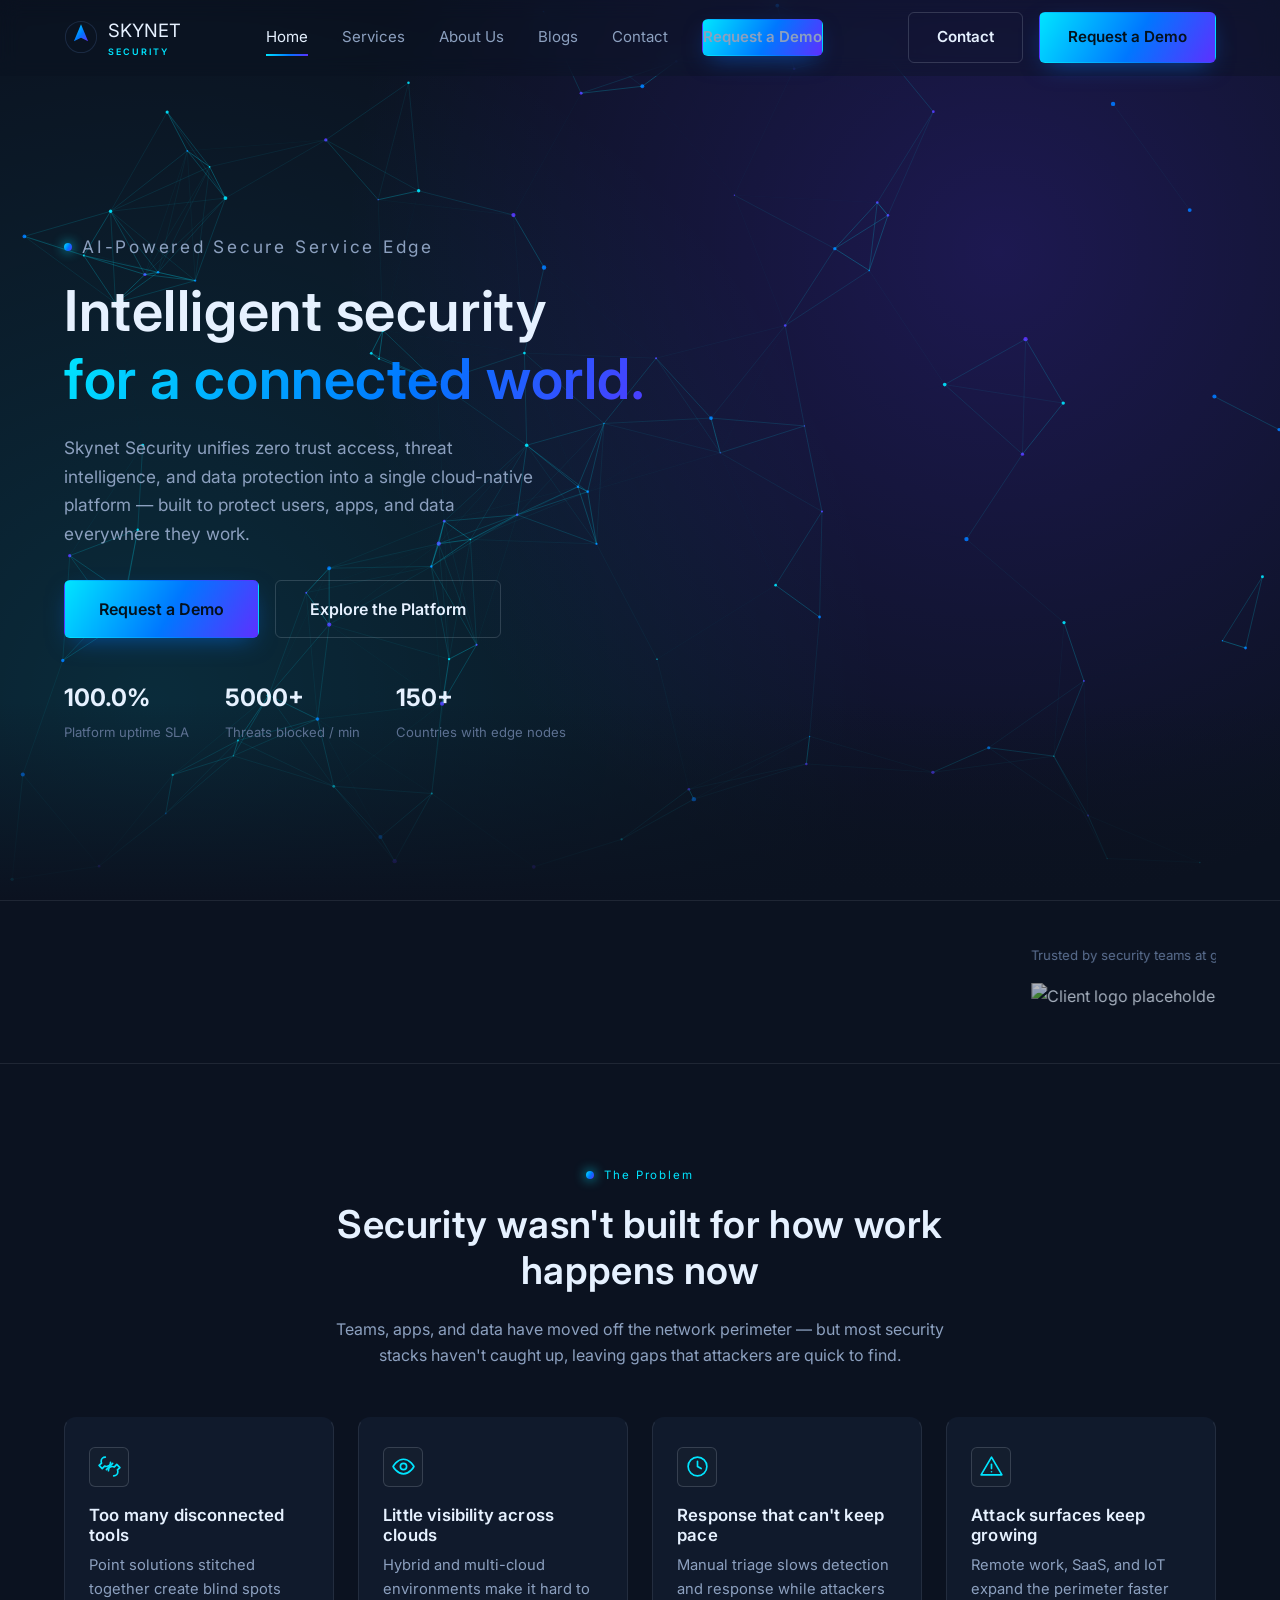
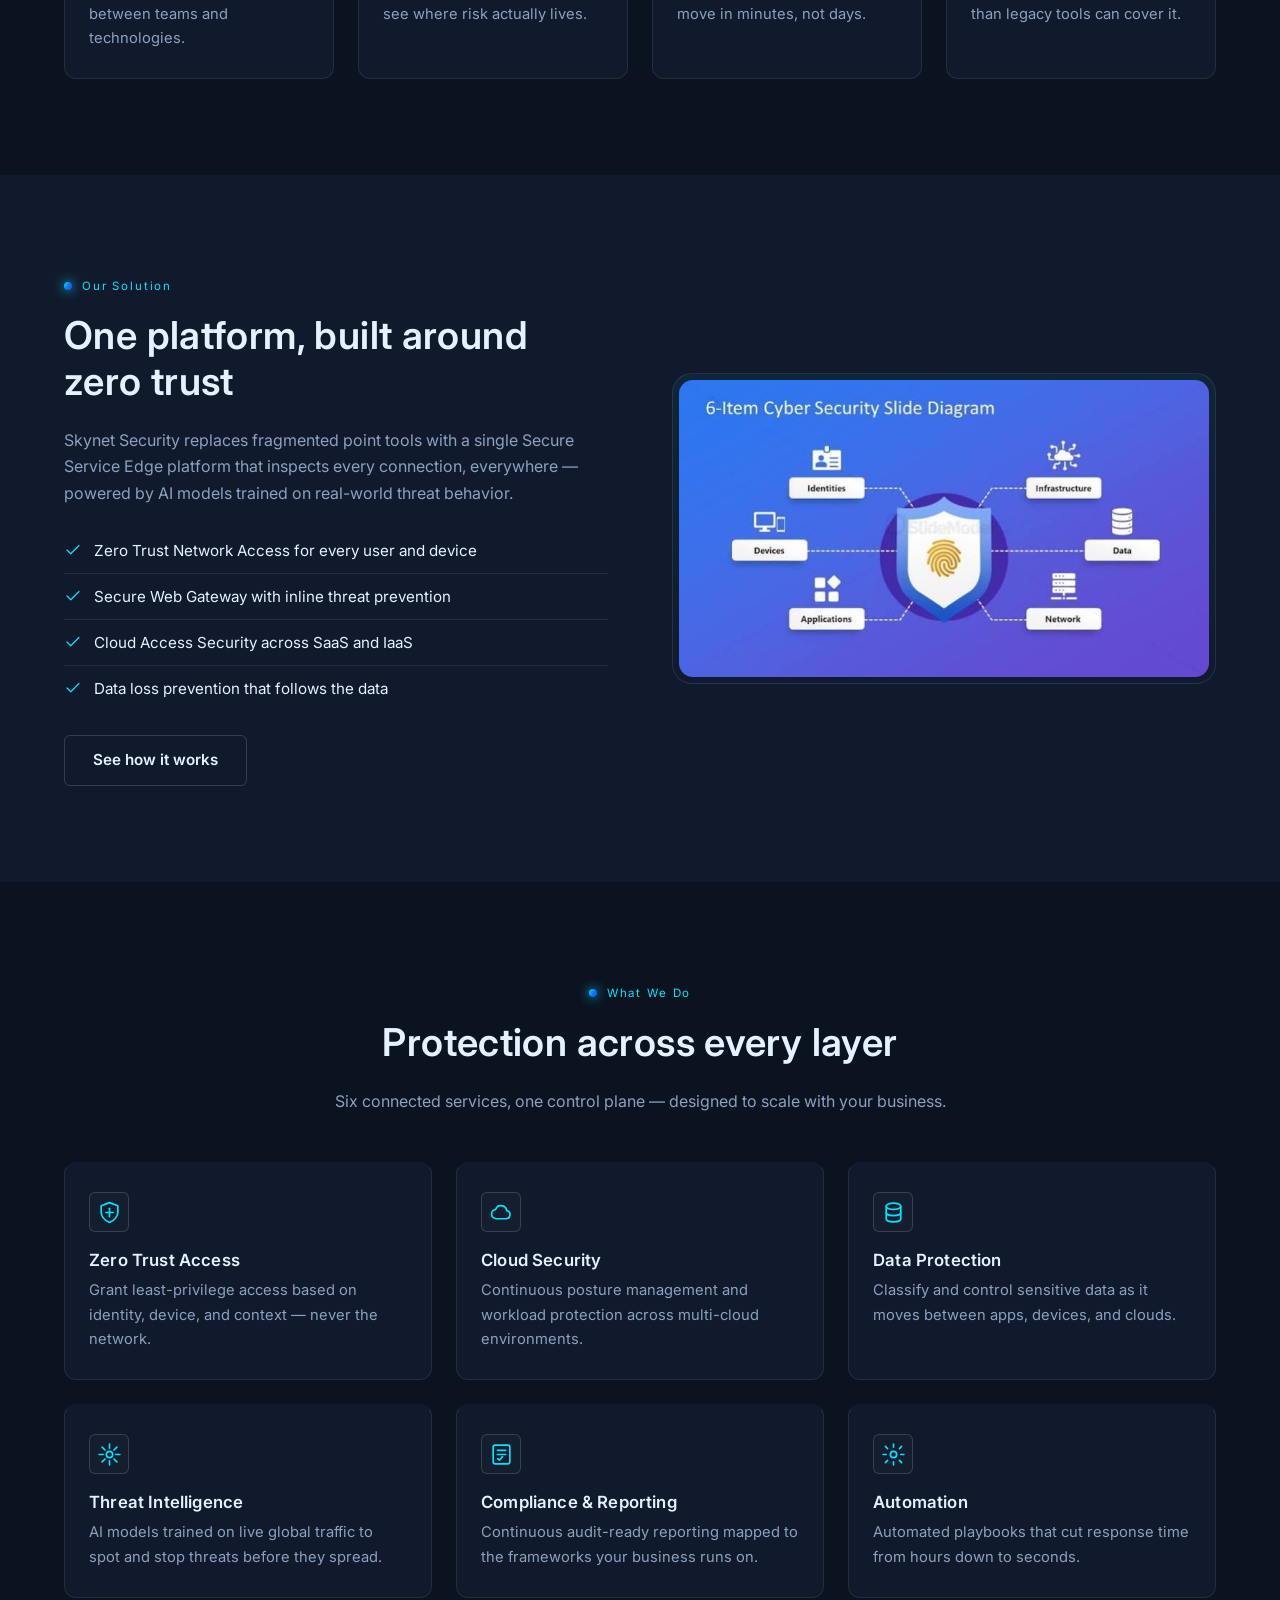
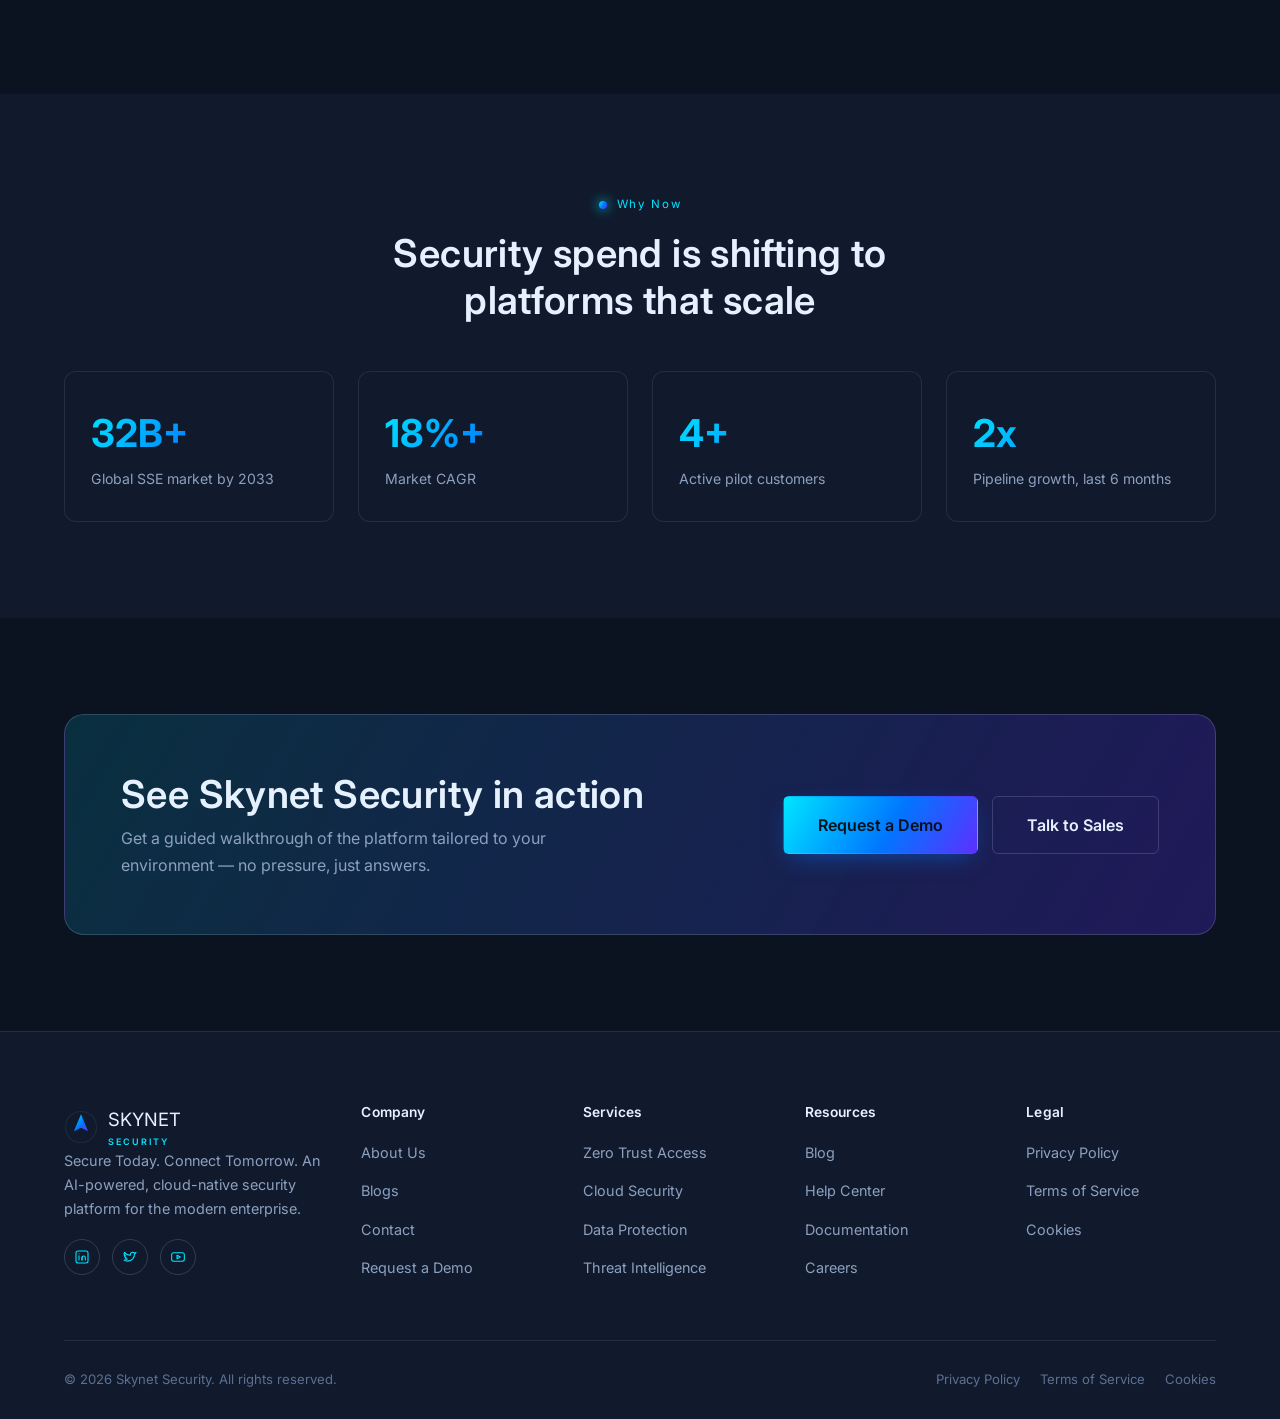
==== commit 6d509a60: "first update" ====
--- a/index.html
+++ b/index.html
@@ -34,6 +34,7 @@
         <a href="about-us.html">About Us</a>
         <a href="blogs.html">Blogs</a>
         <a href="contact.html">Contact</a>
+        <a href="request-a-demo.html" class="btn btn-primary mobile-demo-btn">Request a Demo</a>
       </nav>
 
       <div class="nav-actions">
@@ -75,9 +76,9 @@
 
   <!-- ============================= TRUST STRIP ============================= -->
   <section class="trust-strip">
-    <div class="container">
-      <marquee behavior="scroll" direction="left"><span class="trust-label">Trusted by security teams at growing enterprises</span>
-      <div class="trust-logos">
+    <div class="container ">
+      <marquee behavior="scroll" direction="left "><span class="trust-label">Trusted by security teams at growing enterprises</span>
+      <div class="trust-logos py-3">
         <img src="assets/images/logo-client1.svg" alt="Client logo placeholder">
         <img src="assets/images/logo-client2.svg" alt="Client logo placeholder">
         <img src="assets/images/logo-client3.svg" alt="Client logo placeholder">
--- a/css/style.css
+++ b/css/style.css
@@ -372,6 +372,20 @@
   gap: 16px;
   margin: 32px 0 40px;
 }
+@media (max-width: 768px) {
+  .hero-cta {
+    flex-direction: column;
+    align-items: center;
+    justify-content: center;
+    gap: 12px;
+  }
+
+  .hero-cta .btn {
+    width: 100%;
+    max-width: 280px;
+    text-align: center;
+  }
+}
 .hero-meta {
   display: flex;
   gap: 36px;
@@ -1400,13 +1414,19 @@
   .nav-actions .btn-outline {
     display: none;
   }
+  .nav-actions .btn-primary {
+    display: none;
+  }
   .nav-toggle {
     display: flex;
+  }
+  .mobile-demo-btn {
+    display: none;
   }
   .site-nav.nav-open .nav-links {
     display: flex;
     position: absolute;
-    top: var(--nav-h);
+    top: 100%;
     left: 0;
     right: 0;
     flex-direction: column;
@@ -1415,10 +1435,18 @@
     background: rgba(11, 18, 32, 0.98);
     padding: 16px 24px 24px;
     border-bottom: 1px solid var(--border);
+    z-index: 1001;
   }
   .site-nav.nav-open .nav-links a {
     padding: 10px 0;
     width: 100%;
+  }
+  .site-nav.nav-open .nav-links .mobile-demo-btn {
+    display: inline-flex;
+    width: 100%;
+    justify-content: center;
+    margin-top: 8px;
+    color: var(--text);
   }
   .trust-strip {
     padding: 8px 0;
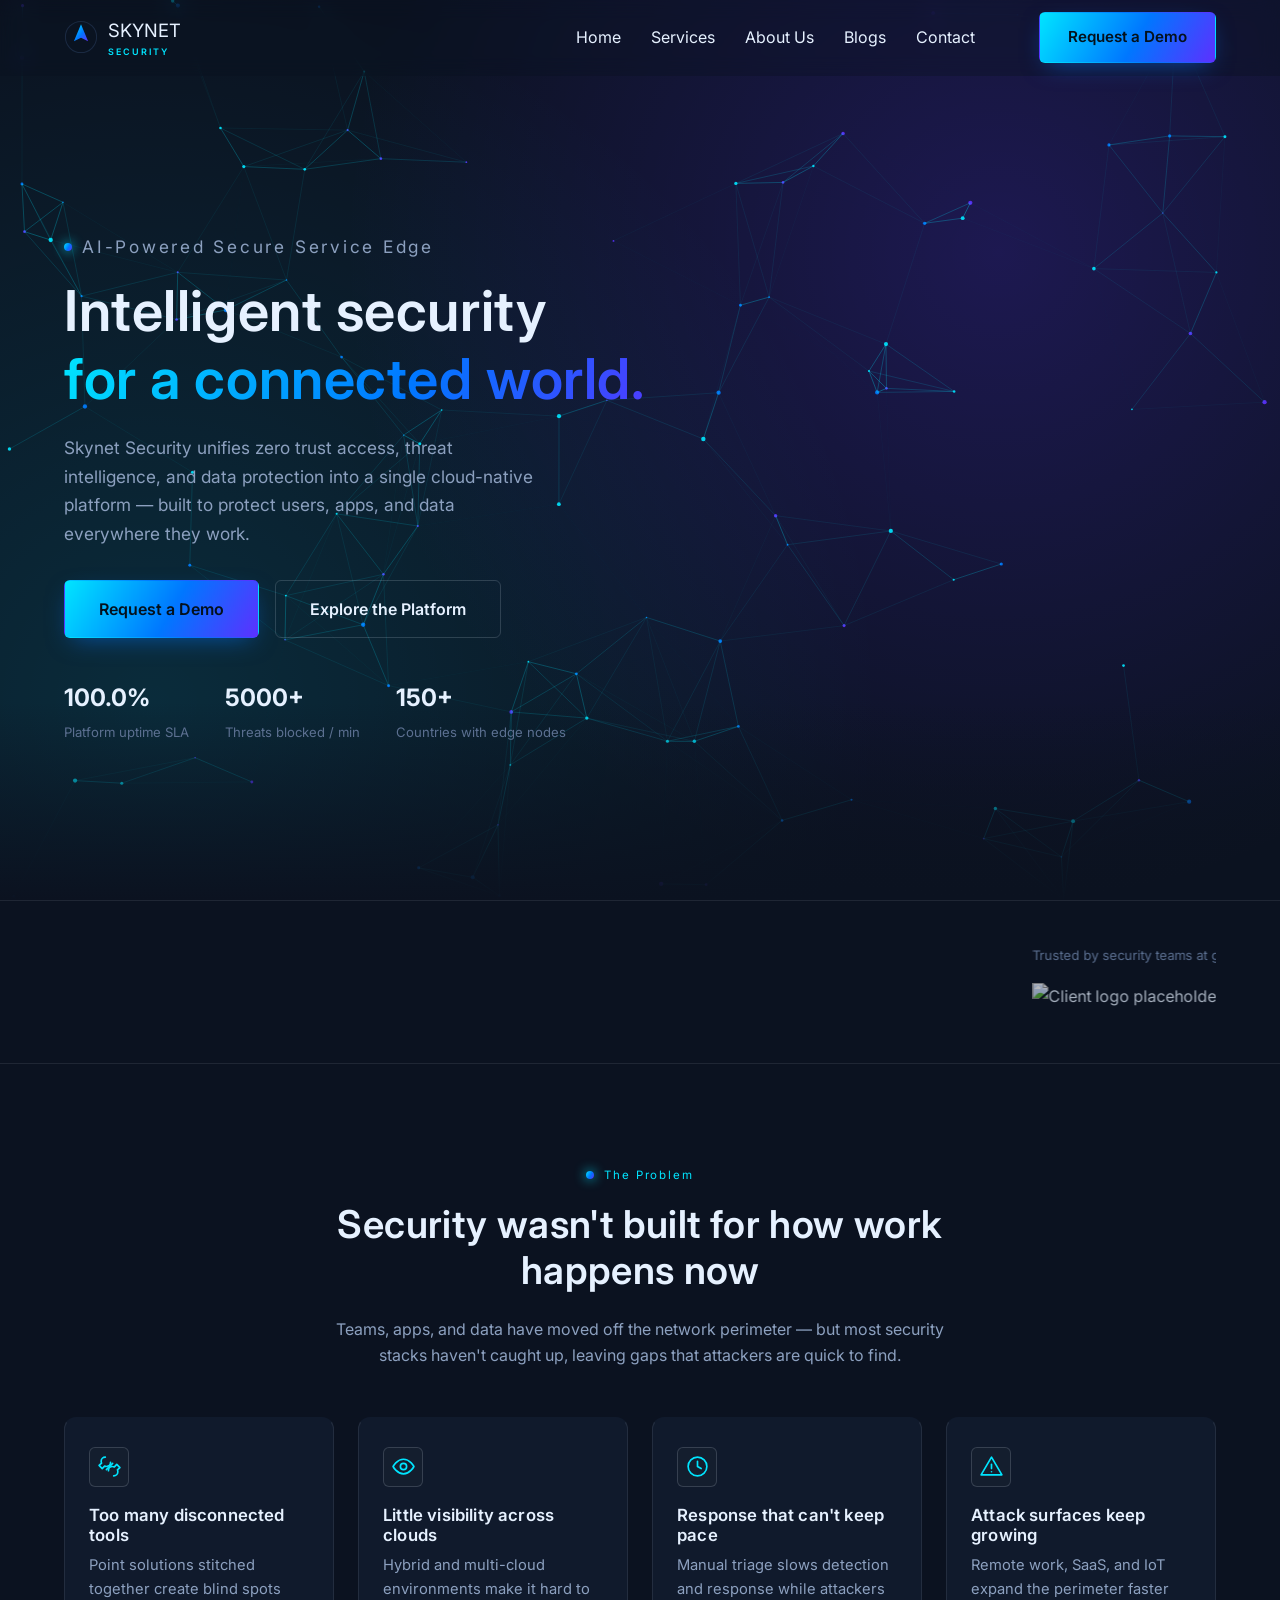
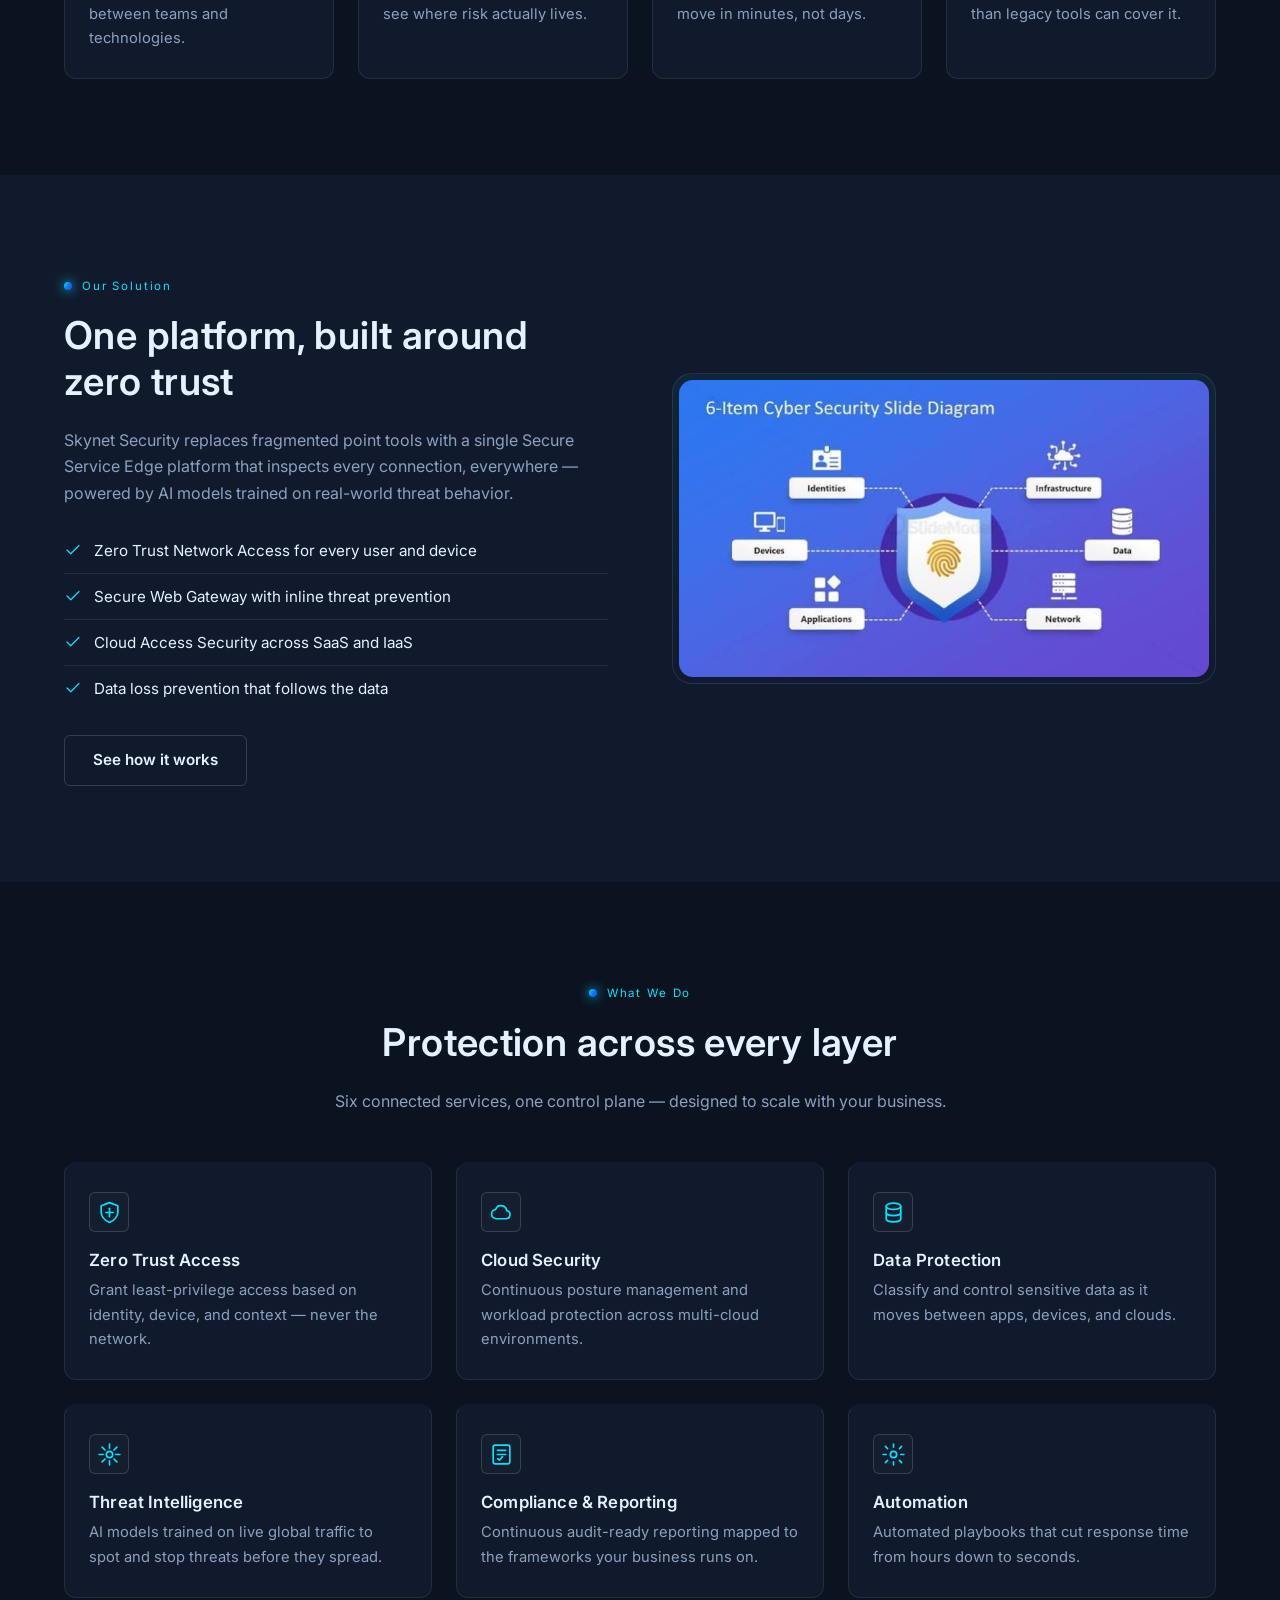
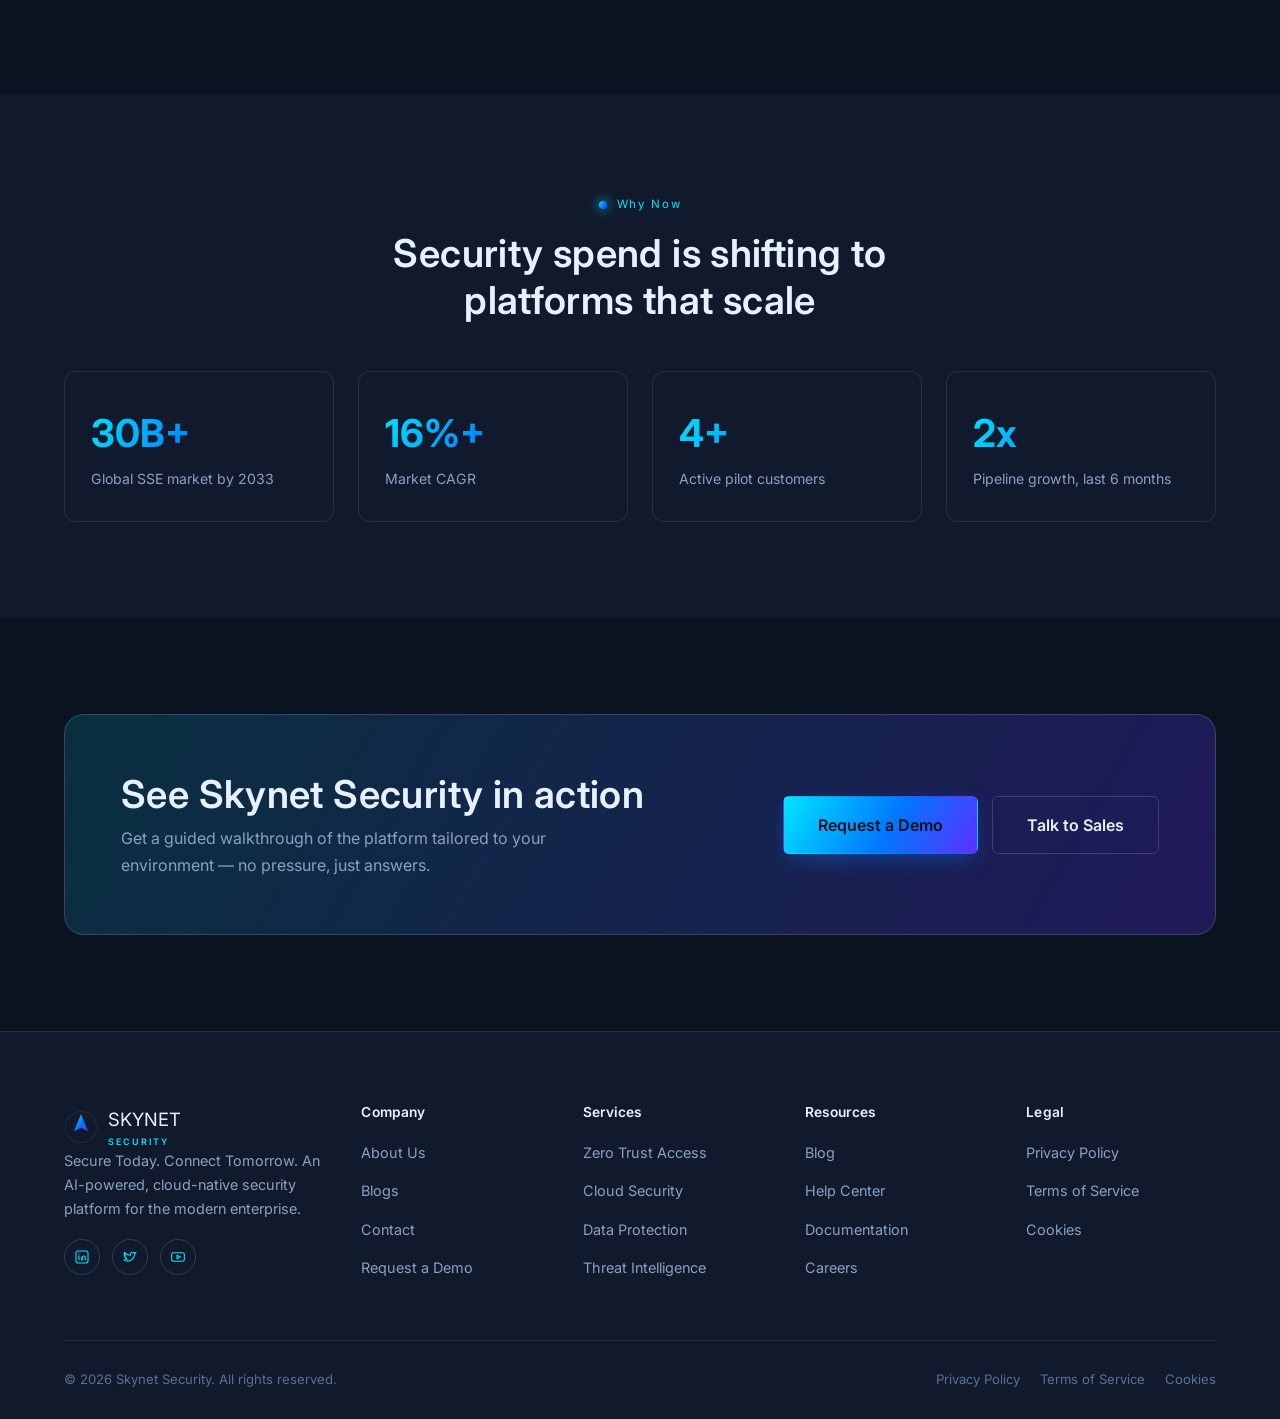
==== commit 15ba37a9: "update" ====
--- a/index.html
+++ b/index.html
@@ -34,16 +34,15 @@
         <a href="about-us.html">About Us</a>
         <a href="blogs.html">Blogs</a>
         <a href="contact.html">Contact</a>
-        <a href="request-a-demo.html" class="btn btn-primary mobile-demo-btn">Request a Demo</a>
       </nav>
 
       <div class="nav-actions">
-        <a href="contact.html" class="btn btn-outline">Contact</a>
         <a href="request-a-demo.html" class="btn btn-primary">Request a Demo</a>
         <button class="nav-toggle" aria-label="Toggle menu">
           <span></span><span></span><span></span>
         </button>
       </div>
+
     </div>
   </header>
 
--- a/css/style.css
+++ b/css/style.css
@@ -220,28 +220,37 @@
     background 0.25s ease,
     border-color 0.25s ease;
 }
+
 .site-nav.is-scrolled {
   background: rgba(11, 18, 32, 0.86);
   border-bottom-color: var(--border);
 }
+
 .site-nav .container {
+  width: 100%;
   display: flex;
   align-items: center;
   justify-content: space-between;
-  gap: 24px;
-}
+  gap: 16px;
+  margin: 0 auto;
+}
+
+/* Logo */
 .brand {
   display: flex;
   align-items: center;
   gap: 10px;
+  flex-shrink: 0;
   font-family: var(--font-display2);
   font-size: 1.15rem;
   color: var(--text);
 }
+
 .brand img {
   height: 34px;
   width: 34px;
 }
+
 .brand small {
   display: block;
   font-family: var(--font-body);
@@ -250,43 +259,21 @@
   color: var(--cyan);
   font-weight: 600;
 }
+
+/* Mobile menu */
 .nav-links {
-  display: flex;
-  align-items: center;
-  gap: 34px;
-}
-.nav-links a {
-  font-size: 0.94rem;
-  color: var(--text-muted);
-  position: relative;
-  padding: 6px 0;
-  transition: color 0.2s ease;
-}
-.nav-links a::after {
-  content: "";
-  position: absolute;
-  left: 0;
-  bottom: 0;
-  width: 0;
-  height: 2px;
-  background: var(--grad-brand);
-  transition: width 0.2s ease;
-}
-.nav-links a:hover,
-.nav-links a.is-active {
-  color: var(--text);
-}
-.nav-links a:hover::after,
-.nav-links a.is-active::after {
-  width: 100%;
-}
+  display: none;
+}
+
 .nav-actions {
   display: flex;
   align-items: center;
-  gap: 16px;
-}
+  gap: 14px;
+  margin-left: auto;
+}
+
 .nav-toggle {
-  display: none;
+  display: flex;
   flex-direction: column;
   gap: 5px;
   width: 26px;
@@ -295,6 +282,7 @@
   cursor: pointer;
   padding: 6px 0;
 }
+
 .nav-toggle span {
   height: 2px;
   width: 100%;
@@ -302,6 +290,37 @@
   transition:
     transform 0.2s ease,
     opacity 0.2s ease;
+}
+
+
+/* =========================
+   Desktop
+   ========================= */
+@media (min-width: 769px) {
+
+  .site-nav .container {
+    gap: 24px;
+  }
+
+  .nav-links {
+    display: flex;
+    align-items: center;
+    justify-content: flex-end;
+    gap: 30px;
+    margin-left: auto;
+  }
+
+  .nav-actions {
+    display: flex;
+    align-items: center;
+    gap: 0;
+    margin-left: 40px;
+    flex-shrink: 0;
+  }
+
+  .nav-toggle {
+    display: none;
+  }
 }
 
 /* ---------- Hero ---------- */
@@ -1410,6 +1429,9 @@
 }
 
 @media (max-width: 760px) {
+  .site-nav .container {
+    gap: 12px;
+  }
   .nav-links,
   .nav-actions .btn-outline {
     display: none;
@@ -1417,8 +1439,12 @@
   .nav-actions .btn-primary {
     display: none;
   }
+  .nav-actions {
+    margin-left: 0;
+  }
   .nav-toggle {
     display: flex;
+    margin-left: auto;
   }
   .mobile-demo-btn {
     display: none;
@@ -1436,6 +1462,8 @@
     padding: 16px 24px 24px;
     border-bottom: 1px solid var(--border);
     z-index: 1001;
+    width: 100%;
+    box-sizing: border-box;
   }
   .site-nav.nav-open .nav-links a {
     padding: 10px 0;
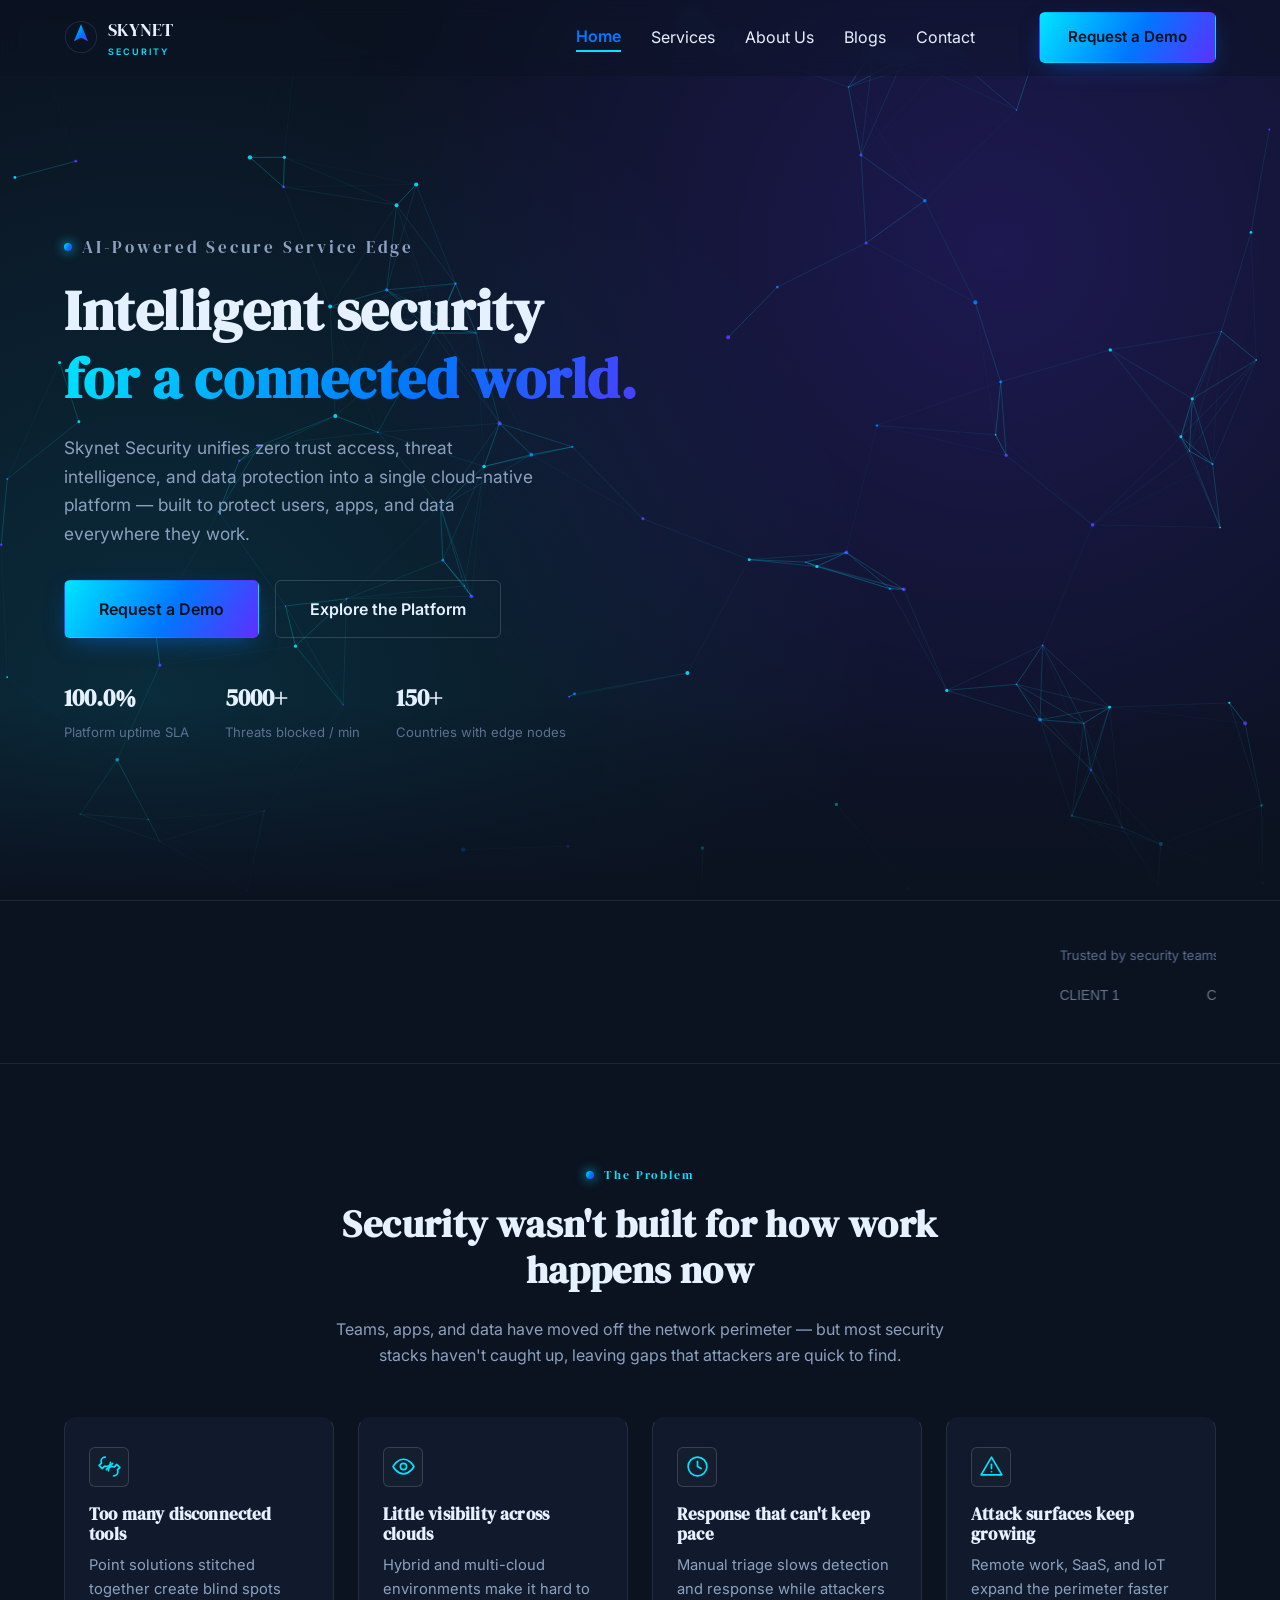
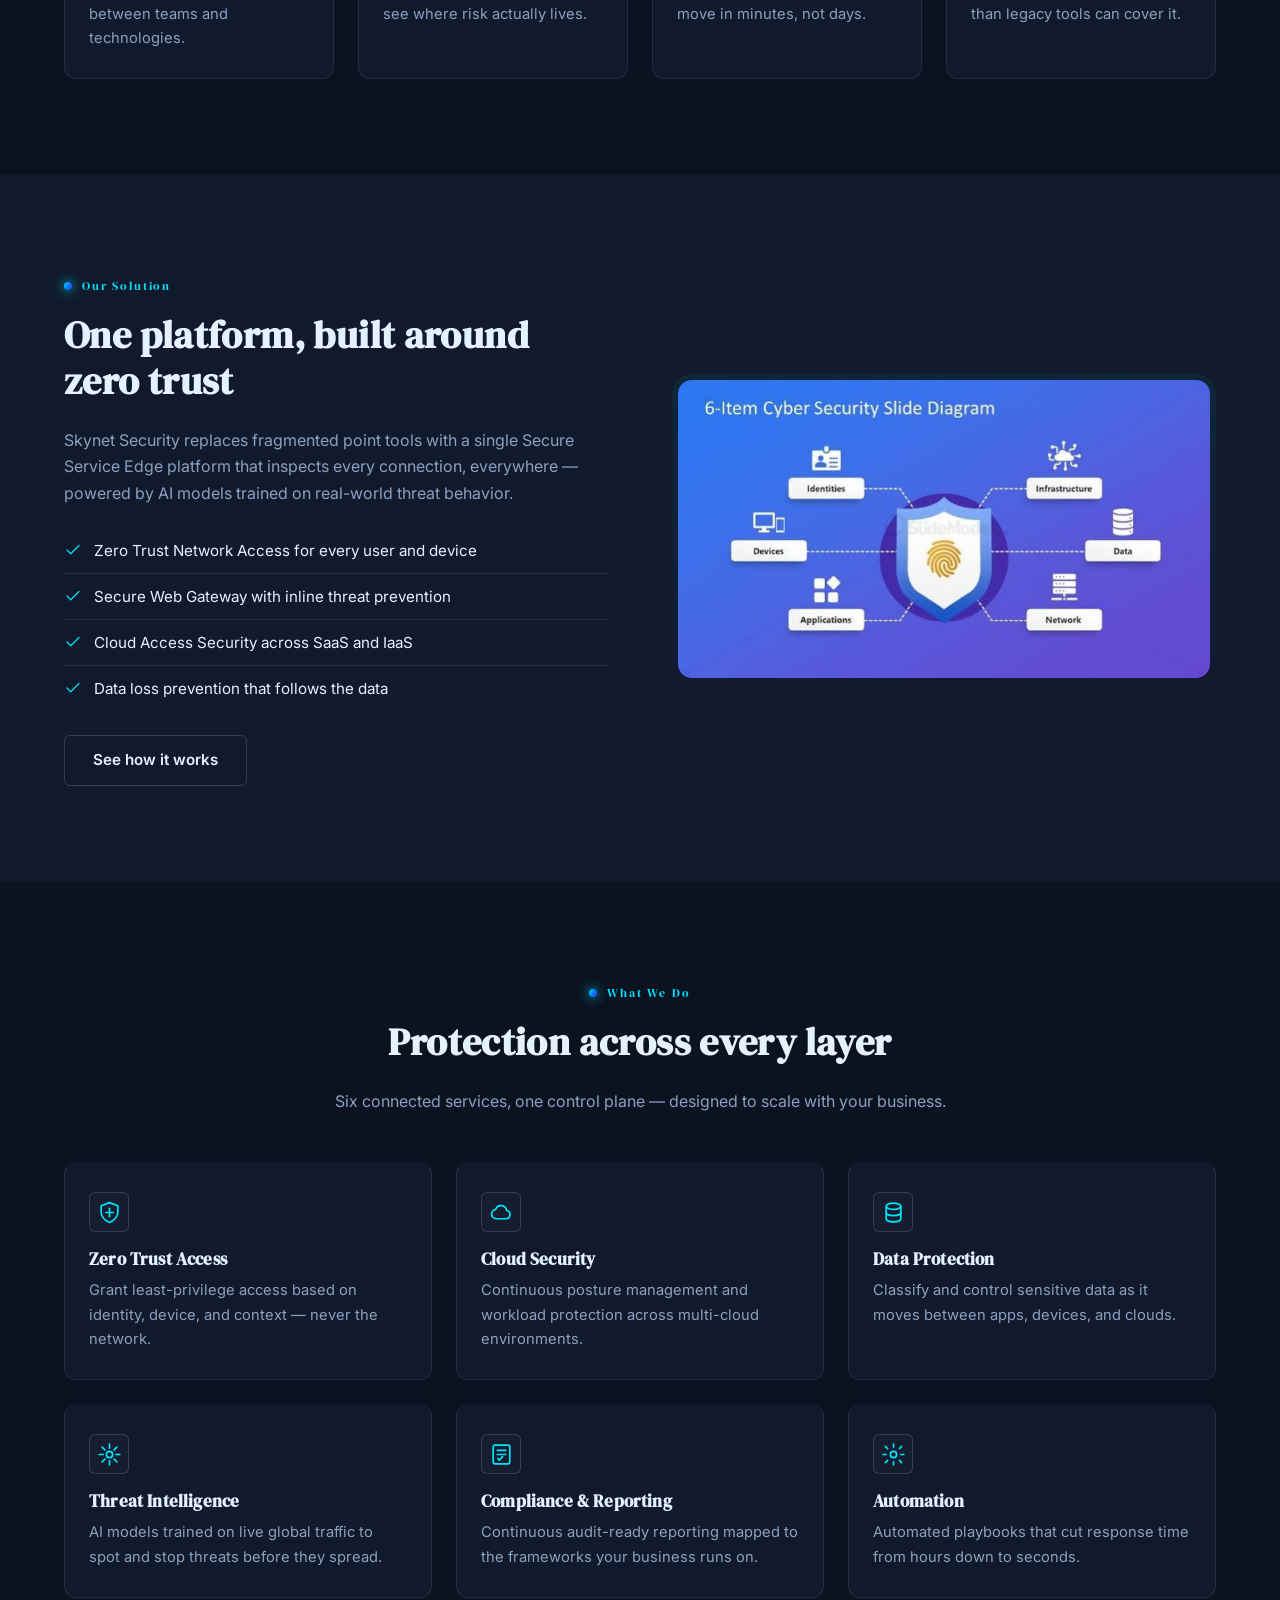
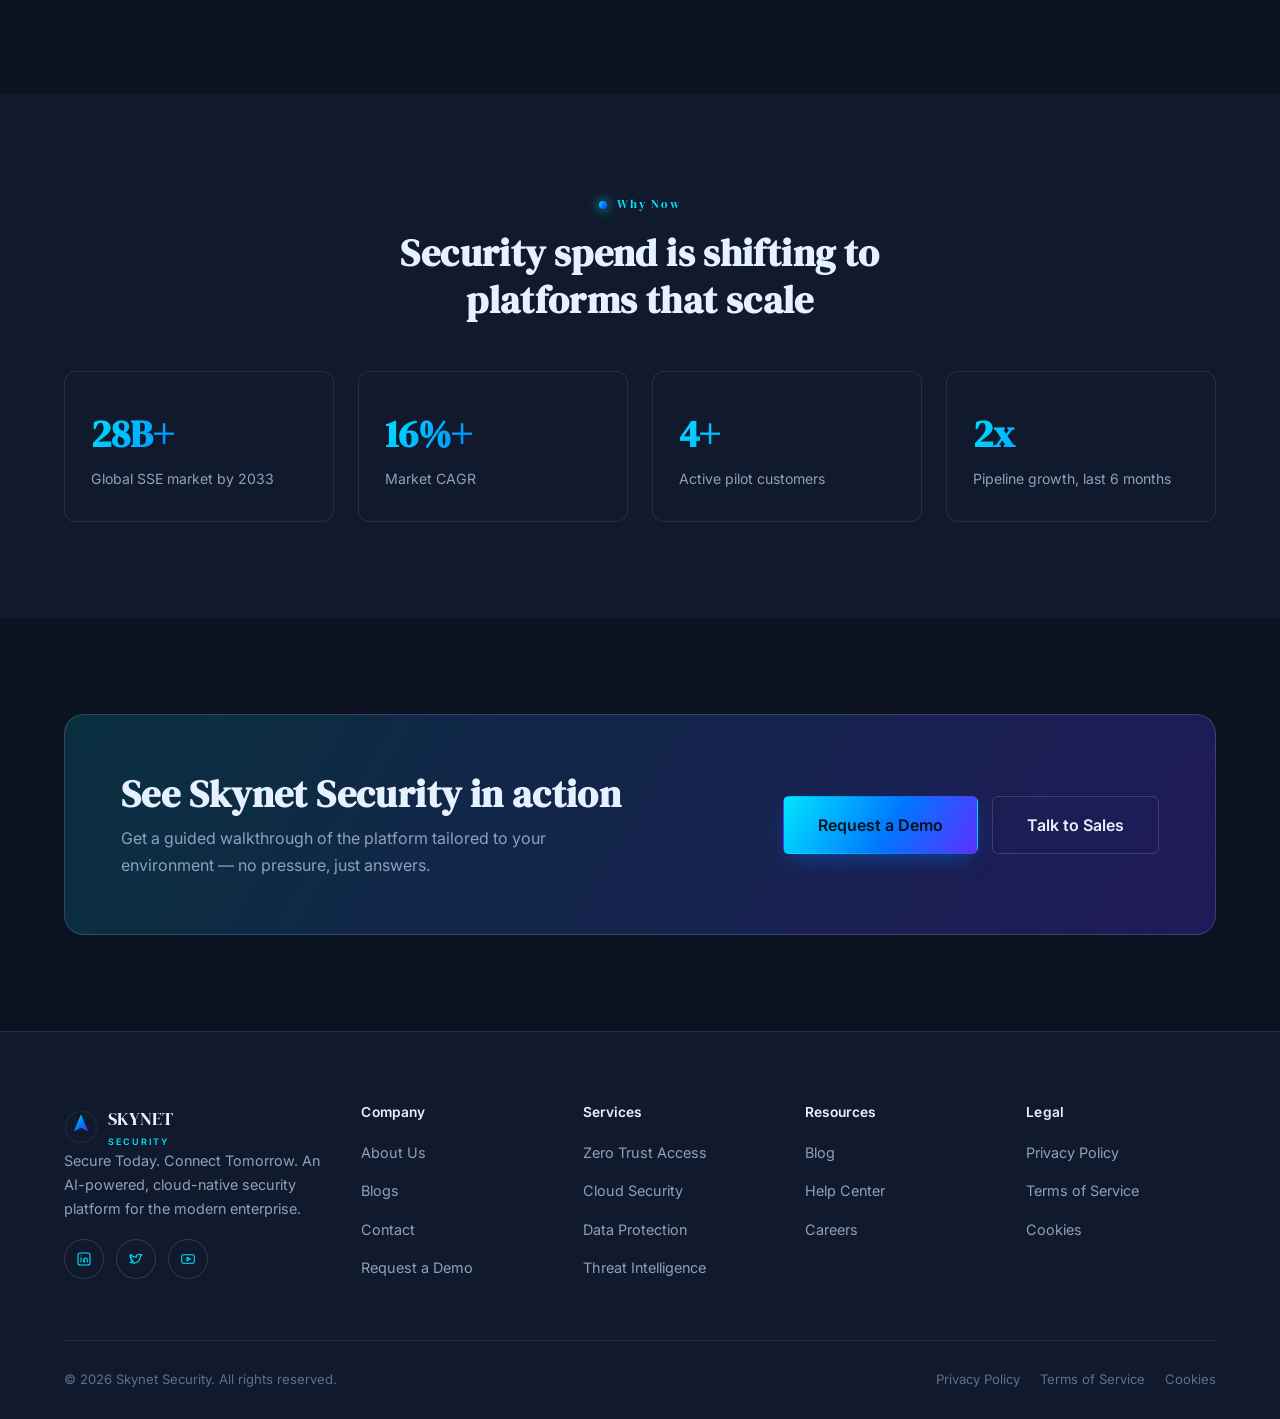
==== commit b5dbe783: "update" ====
--- a/index.html
+++ b/index.html
@@ -75,14 +75,14 @@
 
   <!-- ============================= TRUST STRIP ============================= -->
   <section class="trust-strip">
-    <div class="container ">
+    <div class="container  ">
       <marquee behavior="scroll" direction="left "><span class="trust-label">Trusted by security teams at growing enterprises</span>
       <div class="trust-logos py-3">
-        <img src="assets/images/logo-client1.svg" alt="Client logo placeholder">
-        <img src="assets/images/logo-client2.svg" alt="Client logo placeholder">
-        <img src="assets/images/logo-client3.svg" alt="Client logo placeholder">
-        <img src="assets/images/logo-client4.svg" alt="Client logo placeholder">
-        <img src="assets/images/logo-client5.svg" alt="Client logo placeholder">
+        <img src="assets/images/logo-client-1.svg" alt="Client logo placeholder">
+        <img src="assets/images/logo-client-2.svg" alt="Client logo placeholder">
+        <img src="assets/images/logo-client-3.svg" alt="Client logo placeholder">
+        <img src="assets/images/logo-client-4.svg" alt="Client logo placeholder">
+        <img src="assets/images/logo-client-5.svg" alt="Client logo placeholder">
       </div></marquee>
     </div>
   </section>
@@ -274,7 +274,6 @@
           <ul>
             <li><a href="blogs.html">Blog</a></li>
             <li><a href="#">Help Center</a></li>
-            <li><a href="#">Documentation</a></li>
             <li><a href="#">Careers</a></li>
           </ul>
         </div>
--- a/css/style.css
+++ b/css/style.css
@@ -27,9 +27,9 @@
 
   /* Type */
   --font-display: "Orbitron", sans-serif;
-  --font-display2: "DM Serif Display", , sans-serif;
+  --font-display2: "DM Serif Display", serif;
   --font-body: "Inter", sans-serif;
-  --font-body2: "Times New Roman", sans-serif;
+  --font-body2: "Times New Roman", serif;
 
   /* Layout */
   --maxw: 1200px;
@@ -154,7 +154,7 @@
   align-items: center;
   justify-content: center;
   gap: 8px;
-  font-family: var(--font-body1);
+  font-family: var(--font-body);
   font-weight: 600;
   font-size: 0.95rem;
   padding: 13px 28px;
@@ -203,24 +203,31 @@
   font-size: 1rem;
 }
 
-/* ---------- Navbar ---------- */
+/* =========================================
+   Navbar
+   ========================================= */
+
 .site-nav {
   position: fixed;
-  top: 0;
-  left: 0;
-  right: 0;
+  inset: 0 0 auto;
   z-index: 1000;
+
   height: var(--nav-h);
-  display: flex;
-  align-items: center;
+
+  display: flex;
+  align-items: center;
+
   background: rgba(11, 18, 32, 0.35);
   border-bottom: 1px solid transparent;
   backdrop-filter: blur(10px);
+
   transition:
     background 0.25s ease,
     border-color 0.25s ease;
 }
 
+/* Scrolled state */
+
 .site-nav.is-scrolled {
   background: rgba(11, 18, 32, 0.86);
   border-bottom-color: var(--border);
@@ -228,102 +235,182 @@
 
 .site-nav .container {
   width: 100%;
+  margin-inline: auto;
+
   display: flex;
   align-items: center;
   justify-content: space-between;
-  gap: 16px;
-  margin: 0 auto;
-}
-
-/* Logo */
+  gap: 24px;
+}
+
+/* =============Brand======== */
+
 .brand {
   display: flex;
   align-items: center;
   gap: 10px;
   flex-shrink: 0;
+  color: var(--text);
   font-family: var(--font-display2);
   font-size: 1.15rem;
-  color: var(--text);
+  text-decoration: none;
 }
 
 .brand img {
+  width: 34px;
   height: 34px;
-  width: 34px;
+  object-fit: contain;
 }
 
 .brand small {
   display: block;
+  color: var(--cyan);
   font-family: var(--font-body);
   font-size: 0.56rem;
+  font-weight: 600;
   letter-spacing: 0.22em;
-  color: var(--cyan);
+}
+
+.nav-links {
+  display: flex;
+  align-items: center;
+  gap: 30px;
+  margin-left: auto;
+}
+
+.nav-actions {
+  display: flex;
+  align-items: center;
+  gap: 14px;
+  flex-shrink: 0;
+}
+.nav-links a:hover {
+  border-bottom: 2px solid var(--cyan);
+  transform: rotateY(2deg);
+  transition: all 0.2s ease;
+}
+
+.nav-links a.is-active {
+  color: #007bff;
+  border-bottom: 2px solid var(--cyan);
+}
+
+.nav-links a.is-active {
   font-weight: 600;
 }
-
-/* Mobile menu */
-.nav-links {
+/* --- Mobile Menu Toggle ------*/
+
+.nav-toggle {
   display: none;
-}
-
-.nav-actions {
-  display: flex;
-  align-items: center;
-  gap: 14px;
-  margin-left: auto;
-}
-
-.nav-toggle {
-  display: flex;
   flex-direction: column;
   gap: 5px;
   width: 26px;
+  padding: 6px 0;
   background: none;
   border: none;
   cursor: pointer;
-  padding: 6px 0;
 }
 
 .nav-toggle span {
+  width: 100%;
   height: 2px;
-  width: 100%;
+
   background: var(--text);
+
   transition:
     transform 0.2s ease,
     opacity 0.2s ease;
 }
 
-
-/* =========================
-   Desktop
-   ========================= */
+/*  Mobile Demo Button */
+
+.mobile-demo-btn {
+  display: none;
+}
+
+/* ----- Mobile Navbar ---- */
+
+@media (max-width: 768px) {
+
+  .site-nav .container {
+    gap: 12px;
+  }
+
+  /* Hide desktop navigation and buttons */
+
+  .nav-links,
+  .nav-actions .btn-outline,
+  .nav-actions .btn-primary {
+    display: none;
+  }
+
+  /* Mobile actions */
+
+  .nav-actions {
+    margin-left: 0;
+    gap: 14px;
+  }
+
+  .nav-toggle {
+    display: flex;
+    margin-left: auto;
+  }
+
+  /* Open mobile menu */
+
+  .site-nav.nav-open .nav-links {
+    position: absolute;
+    inset: 100% 0 auto;
+
+    display: flex;
+    flex-direction: column;
+    align-items: flex-start;
+    gap: 4px;
+
+    width: 100%;
+    box-sizing: border-box;
+
+    padding: 16px 24px 24px;
+
+    background: rgba(11, 18, 32, 0.98);
+    border-bottom: 1px solid var(--border);
+  }
+
+  /* Mobile links */
+
+  .site-nav.nav-open .nav-links a {
+    width: 100%;
+    padding: 10px 0;
+  }
+
+  /* Mobile demo button */
+
+  .site-nav.nav-open .mobile-demo-btn {
+    display: inline-flex;
+    justify-content: center;
+
+    width: 100%;
+    margin-top: 8px;
+
+    color: var(--text);
+  }
+}
+
+/* ------ Desktop Navbar ------ */
+
 @media (min-width: 769px) {
 
-  .site-nav .container {
-    gap: 24px;
-  }
-
   .nav-links {
-    display: flex;
-    align-items: center;
-    justify-content: flex-end;
-    gap: 30px;
     margin-left: auto;
   }
 
   .nav-actions {
-    display: flex;
-    align-items: center;
     gap: 0;
     margin-left: 40px;
-    flex-shrink: 0;
-  }
-
-  .nav-toggle {
-    display: none;
-  }
-}
-
-/* ---------- Hero ---------- */
+  }
+
+}
+/* ============== Hero =========== */
 .hero {
   position: relative;
   min-height: 100vh;
@@ -453,14 +540,14 @@
 /* ---------- Icon tiles / cards ---------- */
 .tile-grid {
   display: grid;
-  grid-template-columns: repeat(4, 1fr);
+  grid-template-columns: repeat(4, minmax(0, 1fr));
   gap: 24px;
 }
 .grid-3 {
-  grid-template-columns: repeat(3, 1fr);
-}
-.grid-2 {
-  grid-template-columns: repeat(2, 1fr);
+  grid-template-columns: repeat(3, minmax(0, 1fr));
+}
+.grid-2{
+  grid-template-columns: repeat(2,minmax(0,1fr));
 }
 
 .tile {
@@ -477,8 +564,7 @@
   border-top-color: var(--cyan);
   transform: translateY(-4px);
 }
-.tile .tile-icon,
-.tile .title-icon {
+.tile .tile-icon {
   width: 40px;
   height: 40px;
   border-radius: var(--radius-sm);
@@ -502,7 +588,25 @@
   font-size: 0.92rem;
   margin-bottom: 0;
 }
-
+/* ======== Tablet===== */
+
+@media (min-width: 601px) and (max-width: 1024px) {
+
+  .tile-grid {
+    grid-template-columns: repeat(2, minmax(0, 1fr));
+  }
+
+}
+
+/* ========= Mobile ===== */
+
+@media (max-width: 600px) {
+  .tile-grid {
+    display: grid;
+    grid-template-columns: 1fr;
+  }
+
+}
 /* ---------- Split / zig-zag feature rows ---------- */
 .split {
   display: grid;
@@ -517,13 +621,19 @@
   position: relative;
   border-radius: var(--radius-lg);
   overflow: hidden;
-  border: 1px solid var(--border);
   background: var(--grad-panel);
   padding: 6px;
+  display: flex;
+  align-items: center;
+  justify-content: center;
 }
 .split-media img {
+  display: block;
+  width: 100%;
+  height: 100%;
+  max-height: 100%;
+  object-fit: cover;
   border-radius: calc(var(--radius-lg) - 6px);
-  width: 100%;
 }
 .split-body ul {
   margin-top: 22px;
@@ -624,8 +734,8 @@
   margin-top: 18px;
 }
 .footer-social a {
-  width: 36px;
-  height: 36px;
+  width: 40px;
+  height: 40px;
   border-radius: 50%;
   border: 1px solid var(--border-strong);
   display: flex;
@@ -719,9 +829,7 @@
 .breadcrumb a:hover {
   color: var(--cyan);
 }
-/* =========================================================
-   MOBILE FOOTER ONLY
-   ========================================================= */
+/*  MOBILE FOOTER ONLY    */
 
 @media (max-width: 768px) {
 
@@ -778,10 +886,13 @@
 
   /* Social icons */
   .site-footer .footer-social {
-    display: flex;
-    align-items: center;
+    display: grid;
+    grid-template-columns: repeat(3, minmax(0, 1fr));
     gap: 10px;
     margin-top: 18px;
+    border-top: 1px solid var(--cyan);
+    border-bottom: 1px solid var(--cyan);
+    padding: 15px;
   }
 
   .site-footer .footer-social a {
@@ -823,64 +934,6 @@
 }
 
 
-/* =========================================================
-   SMALL PHONES
-   ========================================================= */
-
-@media (max-width: 480px) {
-
-  .site-footer {
-    padding: 42px 20px 22px;
-  }
-
-  .site-footer .footer-top {
-    grid-template-columns: repeat(2, minmax(0, 1fr));
-    gap: 32px 18px;
-    padding-bottom: 32px;
-  }
-
-  .site-footer .footer-brand {
-    grid-column: 1 / -1;
-  }
-
-  .site-footer .footer-brand p {
-    font-size: 0.84rem;
-    line-height: 1.65;
-  }
-
-  .site-footer .footer-col h4 {
-    font-size: 0.82rem;
-    margin-bottom: 12px;
-  }
-
-  .site-footer .footer-col ul li {
-    margin-bottom: 9px;
-  }
-
-  .site-footer .footer-col ul li a {
-    font-size: 0.82rem;
-  }
-
-  .site-footer .footer-social a {
-    width: 34px;
-    height: 34px;
-    flex-basis: 34px;
-  }
-
-  .site-footer .footer-bottom {
-    gap: 14px;
-    padding-top: 22px;
-  }
-
-  .site-footer .footer-bottom .legal-inline {
-    gap: 7px 14px;
-  }
-
-  .site-footer .footer-bottom .legal-inline a,
-  .site-footer .footer-bottom p {
-    font-size: 0.75rem;
-  }
-}
 /* ---------- Services page ---------- */
 .service-detail {
   display: grid;
@@ -925,7 +978,19 @@
   height: 1px;
   background: var(--cyan);
 }
-
+/*------Mobile Screan-----*/
+@media (max-width:721px) {
+  .split,
+  .split.reverse .split-media {
+    order: initial;
+  }
+  .split {
+    grid-template-columns: 1fr;
+  }
+  .split-media {
+    order: -1;
+  }
+}
 /* ---------- Process steps ---------- */
 .process-list {
   display: flex;
@@ -1097,20 +1162,34 @@
 .blog-featured {
   display: grid;
   grid-template-columns: 1.1fr 0.9fr;
-  gap: 40px;
-  align-items: center;
+  gap: 0;
+  align-items: stretch;
   border: 1px solid var(--border);
   border-radius: var(--radius-lg);
   overflow: hidden;
   background: var(--bg-panel);
   margin-bottom: 56px;
 }
+
 .blog-featured .blog-thumb {
-  aspect-ratio: auto;
+  width: 100%;
+  aspect-ratio: 16 / 10;
+  overflow: hidden;
+}
+
+.blog-featured .blog-thumb img {
+  width: 100%;
   height: 100%;
-}
+  display: block;
+  object-fit: cover;
+}
+
 .blog-featured .blog-body {
   padding: 40px;
+  display: flex;
+  flex-direction: column;
+  justify-content: center;
+  min-width: 0;
 }
 .pagination {
   display: flex;
@@ -1133,6 +1212,18 @@
   background: var(--grad-brand);
   color: #04111c;
   border-color: transparent;
+}
+@media (max-width:600px) {
+  .blog-grid{
+    display: grid;
+    grid-template-columns: 1fr;
+  }
+  .blog-featured {
+    grid-template-columns: 1fr;
+  }
+  .blog-featured .blog-thumb {
+    height: 220px;
+  }
 }
 
 /* ---------- Contact ---------- */
@@ -1377,10 +1468,8 @@
 /* ==========================================================================
    Responsive
    ========================================================================== */
-@media (max-width: 1080px) {
-  .tile-grid {
-    grid-template-columns: repeat(2, 1fr);
-  }
+@media (max-width: 900px) {
+
   .stat-row {
     grid-template-columns: repeat(2, 1fr);
   }
@@ -1388,10 +1477,10 @@
     grid-template-columns: repeat(2, 1fr);
   }
   .team-grid {
-    grid-template-columns: repeat(2, 1fr);
+    grid-template-columns: 1fr;
   }
   .blog-grid {
-    grid-template-columns: repeat(2, 1fr);
+    grid-template-columns: 1fr;
   }
   .footer-top {
     grid-template-columns: 1.2fr 1fr 1fr;
@@ -1403,16 +1492,7 @@
   .hero .container {
     grid-template-columns: 1fr;
   }
-  .split,
-  .split.reverse .split-media {
-    order: initial;
-  }
-  .split {
-    grid-template-columns: 1fr;
-  }
-  .split-media {
-    order: -1;
-  }
+  
   .contact-wrap,
   .demo-wrap {
     grid-template-columns: 1fr;
@@ -1426,60 +1506,12 @@
   .service-detail {
     grid-template-columns: 1fr;
   }
-}
-
-@media (max-width: 760px) {
-  .site-nav .container {
-    gap: 12px;
-  }
-  .nav-links,
-  .nav-actions .btn-outline {
-    display: none;
-  }
-  .nav-actions .btn-primary {
-    display: none;
-  }
-  .nav-actions {
-    margin-left: 0;
-  }
-  .nav-toggle {
-    display: flex;
-    margin-left: auto;
-  }
-  .mobile-demo-btn {
-    display: none;
-  }
-  .site-nav.nav-open .nav-links {
-    display: flex;
-    position: absolute;
-    top: 100%;
-    left: 0;
-    right: 0;
-    flex-direction: column;
-    align-items: flex-start;
-    gap: 4px;
-    background: rgba(11, 18, 32, 0.98);
-    padding: 16px 24px 24px;
-    border-bottom: 1px solid var(--border);
-    z-index: 1001;
-    width: 100%;
-    box-sizing: border-box;
-  }
-  .site-nav.nav-open .nav-links a {
-    padding: 10px 0;
-    width: 100%;
-  }
-  .site-nav.nav-open .nav-links .mobile-demo-btn {
-    display: inline-flex;
-    width: 100%;
-    justify-content: center;
-    margin-top: 8px;
-    color: var(--text);
-  }
+
   .trust-strip {
     padding: 8px 0;
     overflow: hidden;
   }
+
   .trust-strip .container {
     display: block;
     width: 100vw;
@@ -1490,61 +1522,57 @@
     padding-left: 0;
     padding-right: 0;
   }
+
   .trust-strip marquee {
     display: flex;
     align-items: center;
     justify-content: center;
-    min-height:30px;
+    min-height: 30px;
     width: 100vw;
   }
+
   .trust-strip .trust-label {
     font-size: 0.68rem;
     white-space: nowrap;
   }
+
   .trust-logos {
     gap: 18px;
     min-width: max-content;
   }
+
   .trust-logos img {
     height: 16px;
     flex-shrink: 0;
   }
-  .tile-grid,
-  .grid-3,
-  .grid-2,
-  .value-list,
-  .team-grid,
-  .blog-grid {
-    grid-template-columns: 1fr;
-  }
+
   .stat-row {
     grid-template-columns: repeat(2, 1fr);
   }
-  
+
   .form-row {
     grid-template-columns: 1fr;
   }
+
   .cta-banner {
     padding: 36px;
     flex-direction: column;
     text-align: center;
   }
+
   .cta-banner-actions {
     justify-content: center;
   }
-  .blog-featured {
-    grid-template-columns: 1fr;
-  }
-  .blog-featured .blog-thumb {
-    height: 220px;
-  }
+
   .section {
     padding: 64px 0;
   }
+
   .page-header {
     padding-bottom: 40px;
   }
 }
+
 
 @media (prefers-reduced-motion: reduce) {
   * {
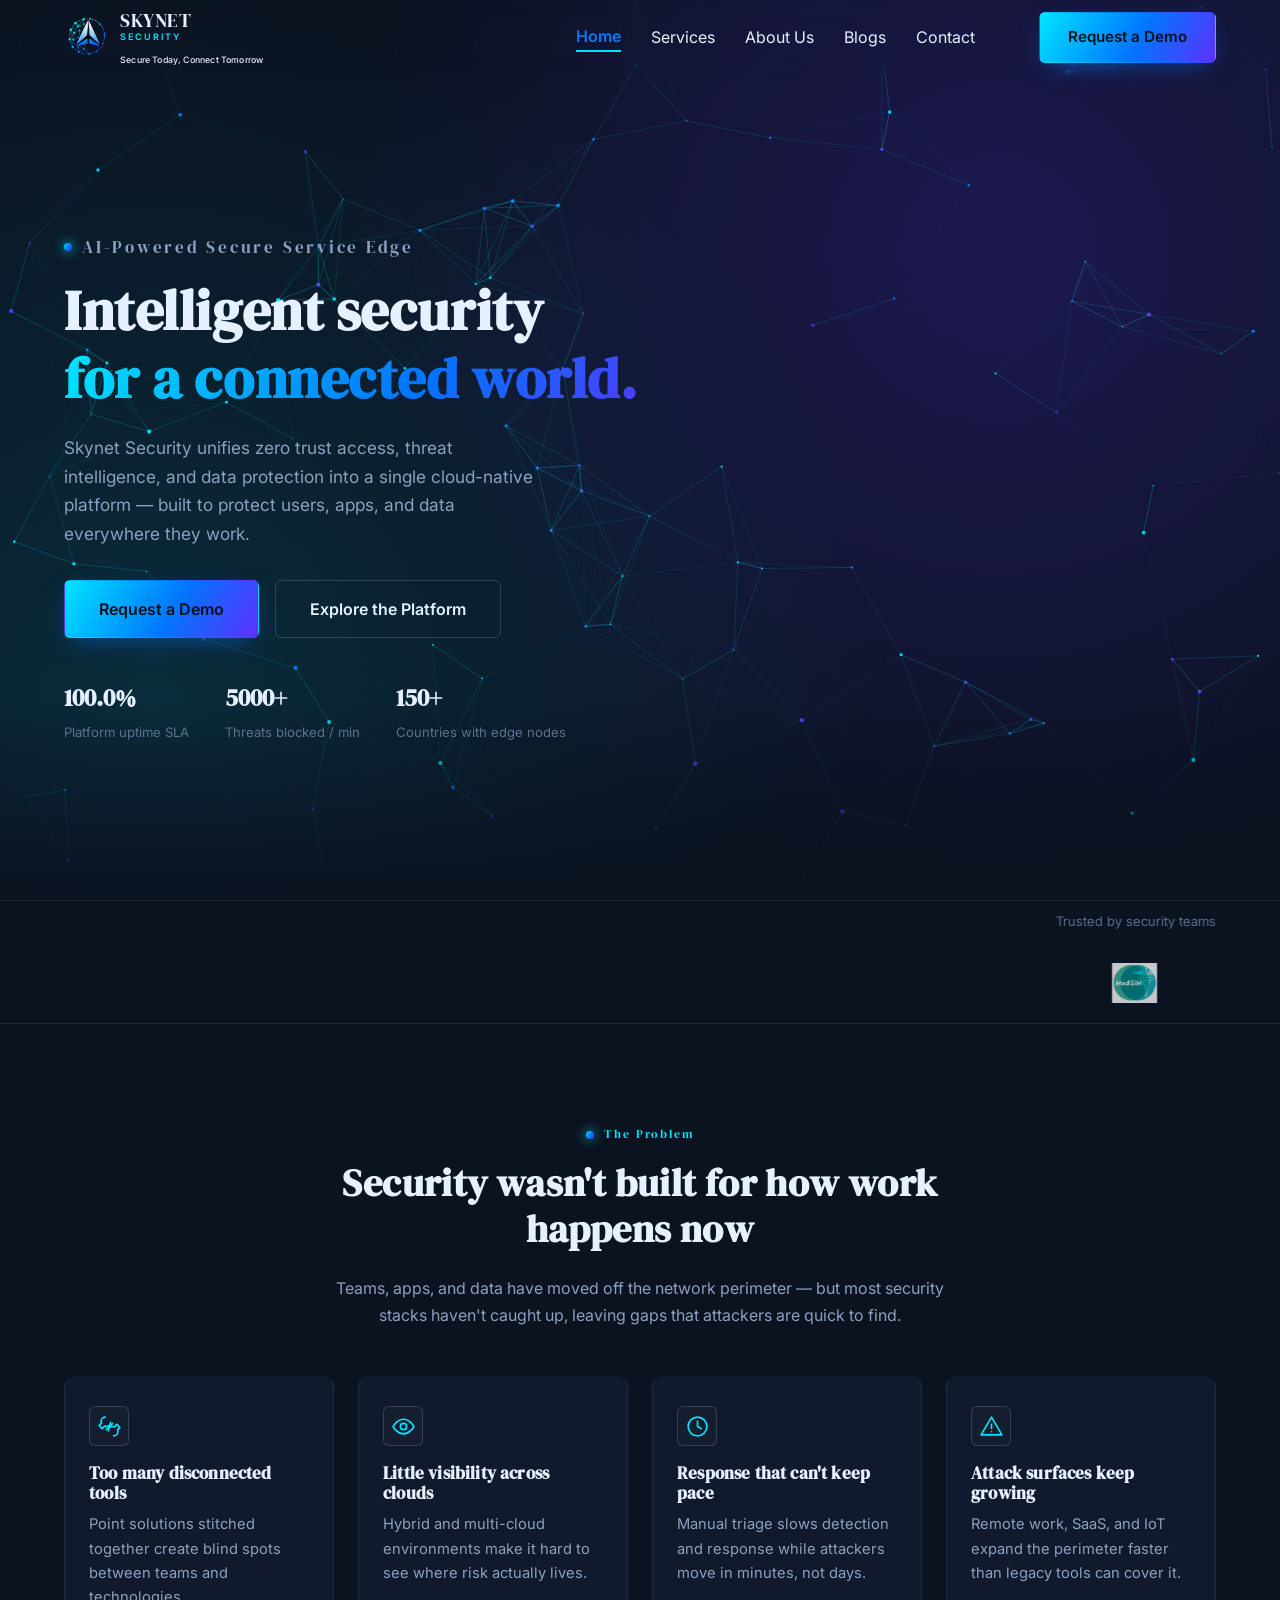
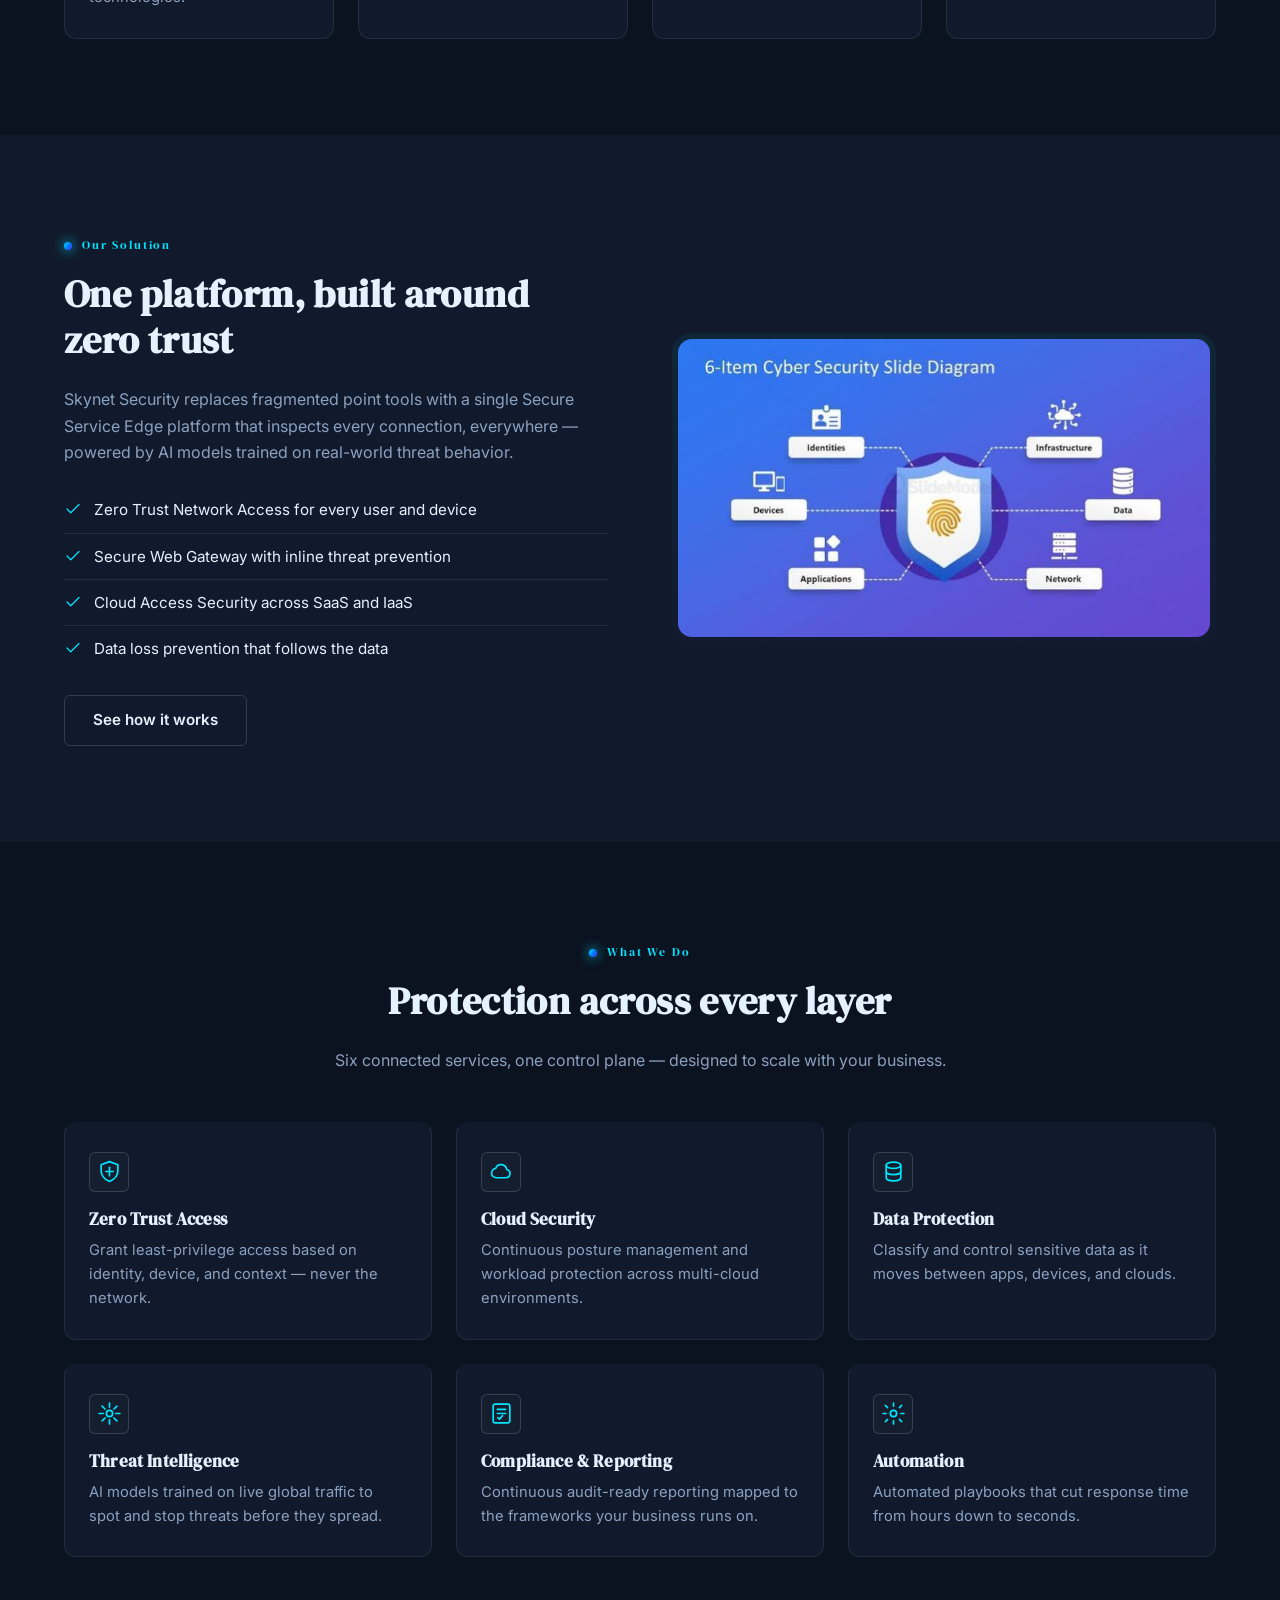
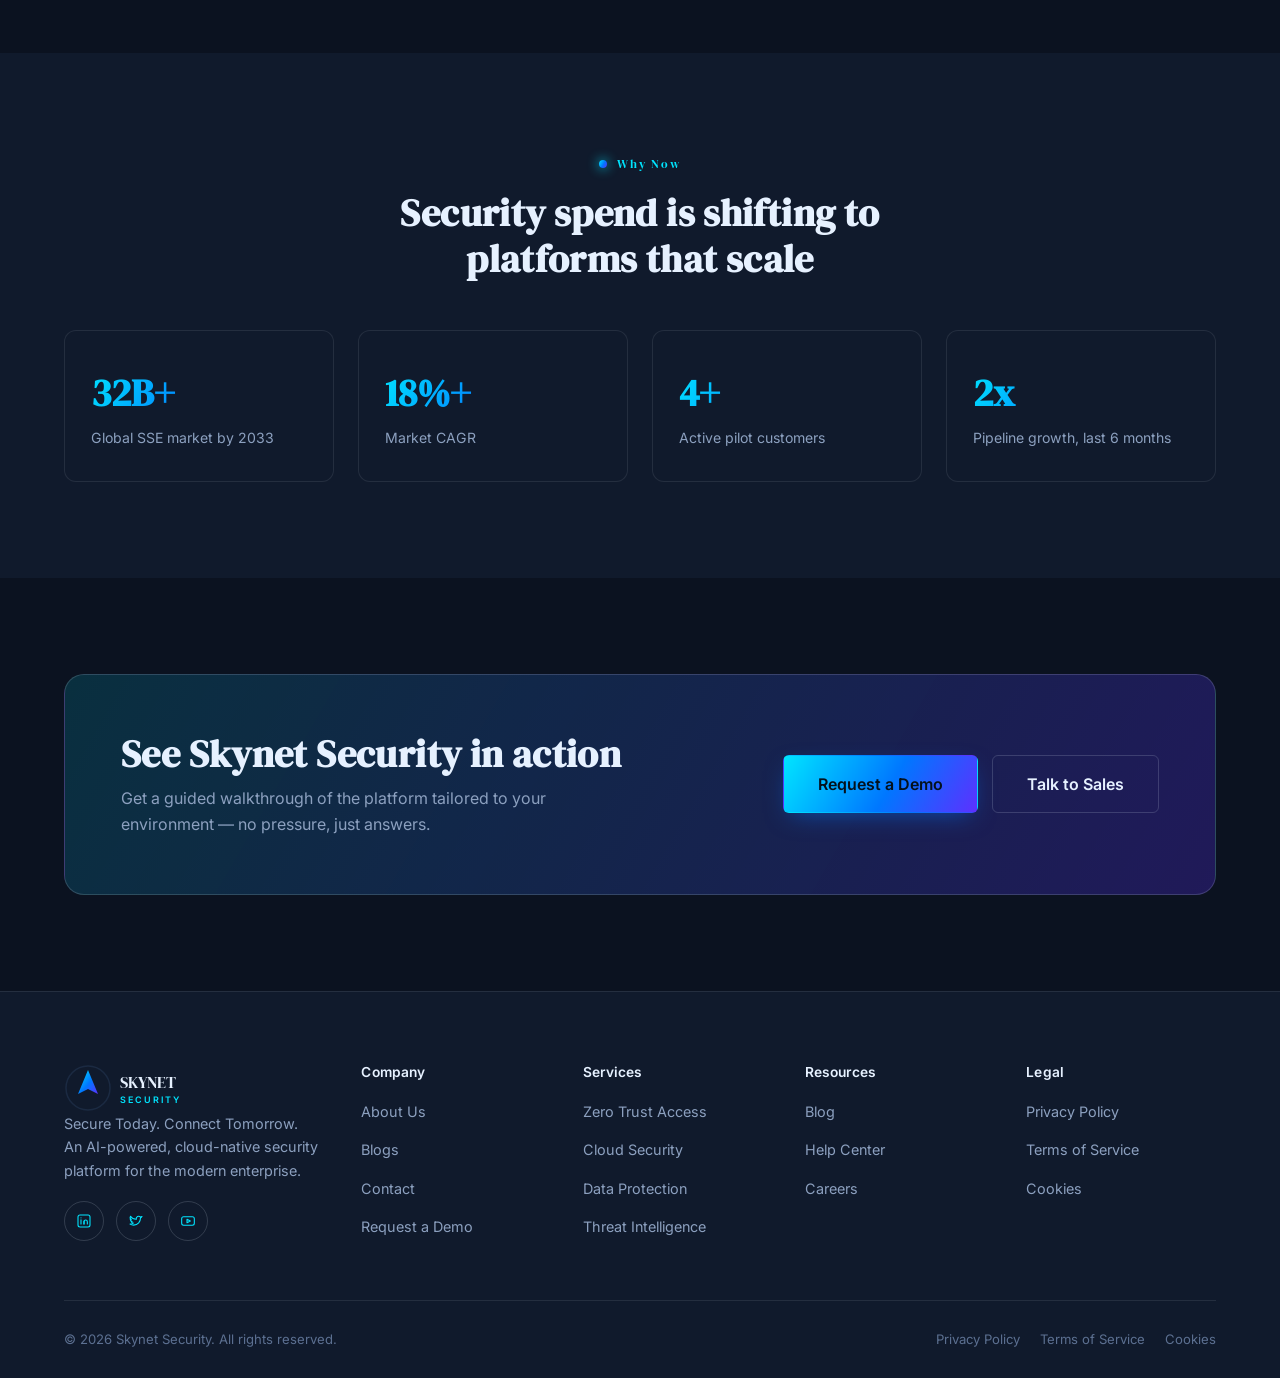
==== commit 04dc4760: "update" ====
--- a/index.html
+++ b/index.html
@@ -1,15 +1,19 @@
 <!DOCTYPE html>
 <html lang="en">
+
 <head>
   <meta charset="UTF-8">
   <meta name="viewport" content="width=device-width, initial-scale=1.0">
   <title>Skynet Security — Intelligent Security for a Connected World</title>
-  <meta name="description" content="Skynet Security is an AI-powered, cloud-native Secure Service Edge platform that unifies zero trust access, threat intelligence, and data protection.">
+  <meta name="description"
+    content="Skynet Security is an AI-powered, cloud-native Secure Service Edge platform that unifies zero trust access, threat intelligence, and data protection.">
 
   <!-- Fonts -->
   <link rel="preconnect" href="https://fonts.googleapis.com">
-  <link href="https://fonts.googleapis.com/css2?family=Orbitron,:wght@500;600;700&family=DM+Serif+Display&family=Inter:wght@400;500;600;700&display=swap" rel="stylesheet">
- 
+  <link
+    href="https://fonts.googleapis.com/css2?family=Orbitron,:wght@500;600;700&family=DM+Serif+Display&family=Inter:wght@400;500;600;700&display=swap"
+    rel="stylesheet">
+
 
   <!-- Bootstrap -->
   <link href="https://cdn.jsdelivr.net/npm/bootstrap@5.3.3/dist/css/bootstrap.min.css" rel="stylesheet">
@@ -18,14 +22,23 @@
   <link rel="stylesheet" href="css/style.css">
   <link rel="icon" href="assets/icons/favicon.png">
 </head>
+
 <body>
 
   <!-- ============================= NAVBAR ============================= -->
   <header class="site-nav">
     <div class="container">
       <a href="index.html" class="brand">
-        <img src="assets/icons/logo-icon.svg" alt="Skynet Security logo">
-        <span>SKYNET<small>SECURITY</small></span>
+        <img src="assets/icons/brand-logo.png" alt="Skynet Security logo">
+        <span class="brand-text">
+          <span class="brand-name">
+            SKYNET
+            <small>SECURITY</small>
+          </span>
+          <span class="tagline">
+            Secure Today, Connect Tomorrow
+          </span>
+        </span>
       </a>
 
       <nav class="nav-links">
@@ -55,7 +68,8 @@
       <div class="hero-copy">
         <p class="eyebrow">AI-Powered Secure Service Edge</p>
         <h1>Intelligent security<span>for a connected world.</span></h1>
-        <p>Skynet Security unifies zero trust access, threat intelligence, and data protection into a single cloud-native platform — built to protect users, apps, and data everywhere they work.</p>
+        <p>Skynet Security unifies zero trust access, threat intelligence, and data protection into a single
+          cloud-native platform — built to protect users, apps, and data everywhere they work.</p>
 
         <div class="hero-cta">
           <a href="request-a-demo" class="btn btn-primary btn-lg">Request a Demo</a>
@@ -68,22 +82,25 @@
           <div><strong data-count="150" data-suffix="+">0</strong><span>Countries with edge nodes</span></div>
         </div>
       </div>
-        </div>
-      </div>
+    </div>
+    </div>
     </div>
   </section>
 
   <!-- ============================= TRUST STRIP ============================= -->
   <section class="trust-strip">
     <div class="container  ">
-      <marquee behavior="scroll" direction="left "><span class="trust-label">Trusted by security teams at growing enterprises</span>
-      <div class="trust-logos py-3">
-        <img src="assets/images/logo-client-1.svg" alt="Client logo placeholder">
-        <img src="assets/images/logo-client-2.svg" alt="Client logo placeholder">
-        <img src="assets/images/logo-client-3.svg" alt="Client logo placeholder">
-        <img src="assets/images/logo-client-4.svg" alt="Client logo placeholder">
-        <img src="assets/images/logo-client-5.svg" alt="Client logo placeholder">
-      </div></marquee>
+      <marquee behavior="scroll" direction="left "><span class="trust-label">Trusted by security teams at growing
+          enterprises</span>
+        <div class="trust-logos">
+          <img src="assets/images/client-1.png" alt="Client logo placeholder">
+          <img src="assets/images/client-2.png" alt="Client logo placeholder">
+          <img src="assets/images/client-3.png" alt="Client logo placeholder">
+          <img src="assets/images/client-4.png" alt="Client logo placeholder">
+          <img src="assets/images/client-5.png" alt="Client logo placeholder">
+          <img src="assets/images/client-6.png" alt="Client logo placeholder">
+        </div>
+      </marquee>
     </div>
   </section>
 
@@ -93,7 +110,8 @@
       <div class="section-head center">
         <p class="eyebrow">The Problem</p>
         <h2>Security wasn't built for how work happens now</h2>
-        <p>Teams, apps, and data have moved off the network perimeter — but most security stacks haven't caught up, leaving gaps that attackers are quick to find.</p>
+        <p>Teams, apps, and data have moved off the network perimeter — but most security stacks haven't caught up,
+          leaving gaps that attackers are quick to find.</p>
       </div>
 
       <div class="tile-grid">
@@ -128,7 +146,8 @@
         <div class="split-body">
           <p class="eyebrow">Our Solution</p>
           <h2>One platform, built around zero trust</h2>
-          <p>Skynet Security replaces fragmented point tools with a single Secure Service Edge platform that inspects every connection, everywhere — powered by AI models trained on real-world threat behavior.</p>
+          <p>Skynet Security replaces fragmented point tools with a single Secure Service Edge platform that inspects
+            every connection, everywhere — powered by AI models trained on real-world threat behavior.</p>
           <ul>
             <li><img src="assets/icons/icon-check.svg" alt="">Zero Trust Network Access for every user and device</li>
             <li><img src="assets/icons/icon-check.svg" alt="">Secure Web Gateway with inline threat prevention</li>
@@ -241,7 +260,8 @@
             <img src="assets/icons/logo-icon.svg" alt="Skynet Security logo">
             <span>SKYNET<small>SECURITY</small></span>
           </a>
-          <p>Secure Today. Connect Tomorrow. An AI-powered, cloud-native security platform for the modern enterprise.</p>
+          <p>Secure Today. Connect Tomorrow.<br> An AI-powered, cloud-native security platform for the modern
+            enterprise.</p>
           <div class="footer-social">
             <a href="#" aria-label="LinkedIn"><img src="assets/icons/icon-linkedin.svg" alt=""></a>
             <a href="#" aria-label="X / Twitter"><img src="assets/icons/icon-twitter.svg" alt=""></a>
@@ -309,4 +329,5 @@
   <script src="js/heroBg.js"></script>
   <script src="js/form.js"></script>
 </body>
-</html>
+
+</html>
--- a/css/style.css
+++ b/css/style.css
@@ -50,7 +50,7 @@
 }
 body {
   margin: 0;
-  background: var(--bg);
+  background: var(--bg); 
   color: var(--text);
   font-family: var(--font-body);
   font-size: 16px;
@@ -211,13 +211,11 @@
   position: fixed;
   inset: 0 0 auto;
   z-index: 1000;
-
   height: var(--nav-h);
-
-  display: flex;
-  align-items: center;
-
-  background: rgba(11, 18, 32, 0.35);
+  display: flex;
+  align-items: center;
+  background: rgba(11, 18, 32, 0.35); 
+  background:transparent;
   border-bottom: 1px solid transparent;
   backdrop-filter: blur(10px);
 
@@ -229,7 +227,7 @@
 /* Scrolled state */
 
 .site-nav.is-scrolled {
-  background: rgba(11, 18, 32, 0.86);
+  background: rgba(11, 18, 32, 0.644); 
   border-bottom-color: var(--border);
 }
 
@@ -248,20 +246,36 @@
 .brand {
   display: flex;
   align-items: center;
-  gap: 10px;
+  gap: 8px;
   flex-shrink: 0;
   color: var(--text);
+  background-color: transparent;
   font-family: var(--font-display2);
-  font-size: 1.15rem;
   text-decoration: none;
 }
 
 .brand img {
-  width: 34px;
-  height: 34px;
-  object-fit: contain;
-}
-
+  width: 48px;
+  height: 48px;
+  object-fit: cover;
+}
+
+/* Brand name wrapper */
+.brand-text {
+  display: flex;
+  flex-direction: column;
+  gap: 5px;
+}
+
+/* SKYNET SECURITY */
+.brand-name {
+  display: block;
+  font-size: 1.2rem;
+  line-height: 1.2;
+  letter-spacing: 0.03em;
+}
+
+/* SECURITY */
 .brand small {
   display: block;
   color: var(--cyan);
@@ -269,6 +283,20 @@
   font-size: 0.56rem;
   font-weight: 600;
   letter-spacing: 0.22em;
+  line-height: 1.2;
+}
+
+/* Tagline */
+.brand .tagline {
+  display: block;
+  margin-top: 5px;
+  color: var(--text);
+  font-family: var(--font-body);
+  font-size: 0.55rem;
+  font-weight: 500;
+  letter-spacing: 0.02em;
+  line-height: 1.5;
+  white-space: nowrap;
 }
 
 .nav-links {
@@ -510,31 +538,35 @@
 
 /* ---------- Trust strip ---------- */
 .trust-strip {
-  padding: 40px 0;
+  padding: 10px 0;
   border-bottom: 1px solid var(--border);
   border-top: 1px solid var(--border);
 }
 .trust-strip .container {
   display: flex;
   align-items: center;
-  gap: 40px;
+  gap:40px;
   flex-wrap: wrap;
 }
 .trust-strip .trust-label {
   font-size: 0.82rem;
   color: var(--text-dim);
   white-space: nowrap;
+  display: block;
+  margin-bottom: 30px;
 }
 .trust-logos {
   display: flex;
   align-items: center;
+  justify-content: space-around;
   gap: 44px;
   flex: 1;
   flex-wrap: wrap;
-  opacity: 0.7;
+  opacity: 0.8;
 }
 .trust-logos img {
-  height: 24px;
+  height: 50px;
+  padding-bottom: 10px;
 }
 
 /* ---------- Icon tiles / cards ---------- */
@@ -1229,8 +1261,11 @@
 /* ---------- Contact ---------- */
 .contact-wrap {
   display: grid;
-  grid-template-columns: 0.9fr 1.1fr;
+  grid-template-columns: minmax(0, 0.9fr) minmax(0, 1.1fr);
   gap: 56px;
+}
+.contact-wrap > * {
+  min-width: 0;
 }
 .contact-info-card {
   display: flex;
@@ -1252,19 +1287,23 @@
 .contact-info-card p {
   margin-bottom: 0;
   font-size: 0.9rem;
+}
+.contact-info-card > div:last-child {
+  min-width: 0;
+  overflow-wrap: anywhere;
 }
 .map-frame {
   margin-top: 28px;
   border-radius: var(--radius-md);
   border: 1px solid var(--border);
-  aspect-ratio: 16/9;
-  background: var(--bg-panel-alt) url("../assets/images/map-placeholder.jpg")
-    center/cover;
-  display: flex;
-  align-items: center;
-  justify-content: center;
   color: var(--text-dim);
   font-size: 0.85rem;
+  overflow: hidden;
+}
+.map-frame iframe {
+  display: block;
+  width: 100%;
+  max-width: 100%;
 }
 
 /* ---------- Forms ---------- */
@@ -1346,6 +1385,94 @@
   color: var(--cyan);
 }
 
+/* ---------- Tablet ---------- */
+
+@media (max-width: 991.98px) {
+
+  .contact-wrap {
+    grid-template-columns: minmax(0, 1fr);
+    gap: 36px;
+  }
+
+  .contact-info {
+    width: 100%;
+  }
+
+  .form-card {
+    padding: 32px;
+  }
+
+  .map-frame iframe {
+    height: 320px;
+  }
+
+}
+/* ---------- Mobile ---------- */
+@media (max-width: 767.98px) {
+ 
+  .contact-wrap {
+    grid-template-columns: minmax(0, 1fr);
+    gap: 28px;
+  }
+  .contact-info-card {
+    gap: 12px;
+    padding: 16px 0;
+  }
+
+  .contact-info-card h3 {
+    font-size: 0.95rem;
+  }
+
+  .contact-info-card p {
+    font-size: 0.88rem;
+    line-height: 1.65;
+  }
+
+  .form-card {
+    padding: 24px 20px;
+    border-radius: var(--radius-md);
+    width: 100%;
+  }
+
+  .form-row {
+    grid-template-columns: minmax(0, 1fr);
+    gap: 0;
+  }
+
+  .form-group {
+    margin-bottom: 18px;
+  }
+
+  .form-group label {
+    font-size: 0.84rem;
+  }
+
+  .form-group input,
+  .form-group select,
+  .form-group textarea {
+    font-size: 16px;
+    padding: 12px 14px;
+  }
+
+  .form-group textarea {
+    min-height: 130px;
+  }
+
+  .form-check {
+    font-size: 0.8rem;
+    gap: 8px;
+  }
+
+  .map-frame {
+    margin-top: 22px;
+  }
+
+  .map-frame iframe {
+    height: 280px;
+  }
+
+}
+
 /* ---------- Demo page: benefits + logos ---------- */
 .demo-wrap {
   display: grid;
@@ -1468,13 +1595,13 @@
 /* ==========================================================================
    Responsive
    ========================================================================== */
-@media (max-width: 900px) {
+@media (max-width: 721px) {
 
   .stat-row {
     grid-template-columns: repeat(2, 1fr);
   }
   .value-list {
-    grid-template-columns: repeat(2, 1fr);
+    grid-template-columns: 1fr;
   }
   .team-grid {
     grid-template-columns: 1fr;
@@ -1493,7 +1620,6 @@
     grid-template-columns: 1fr;
   }
   
-  .contact-wrap,
   .demo-wrap {
     grid-template-columns: 1fr;
   }
@@ -1525,6 +1651,7 @@
 
   .trust-strip marquee {
     display: flex;
+    flex-direction: column;
     align-items: center;
     justify-content: center;
     min-height: 30px;
@@ -1534,6 +1661,7 @@
   .trust-strip .trust-label {
     font-size: 0.68rem;
     white-space: nowrap;
+    margin-bottom: 40px;
   }
 
   .trust-logos {
@@ -1550,9 +1678,6 @@
     grid-template-columns: repeat(2, 1fr);
   }
 
-  .form-row {
-    grid-template-columns: 1fr;
-  }
 
   .cta-banner {
     padding: 36px;
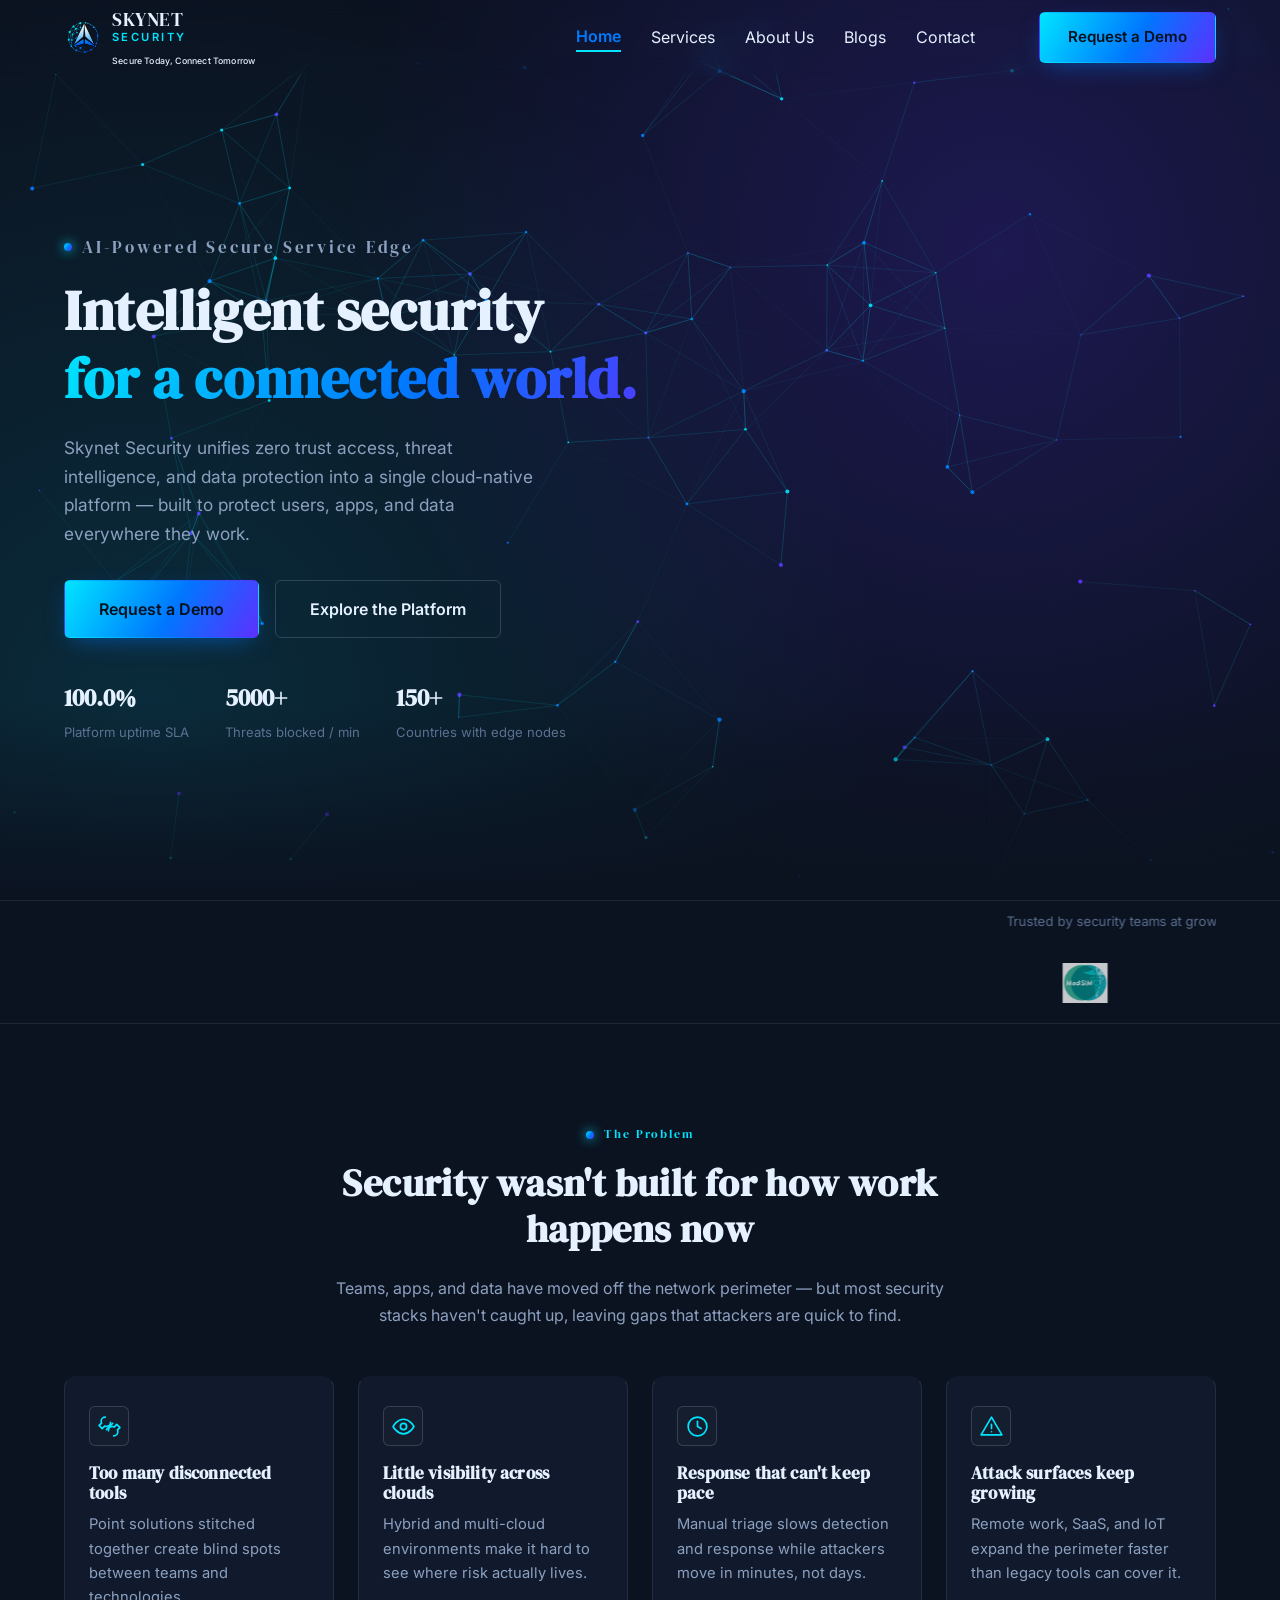
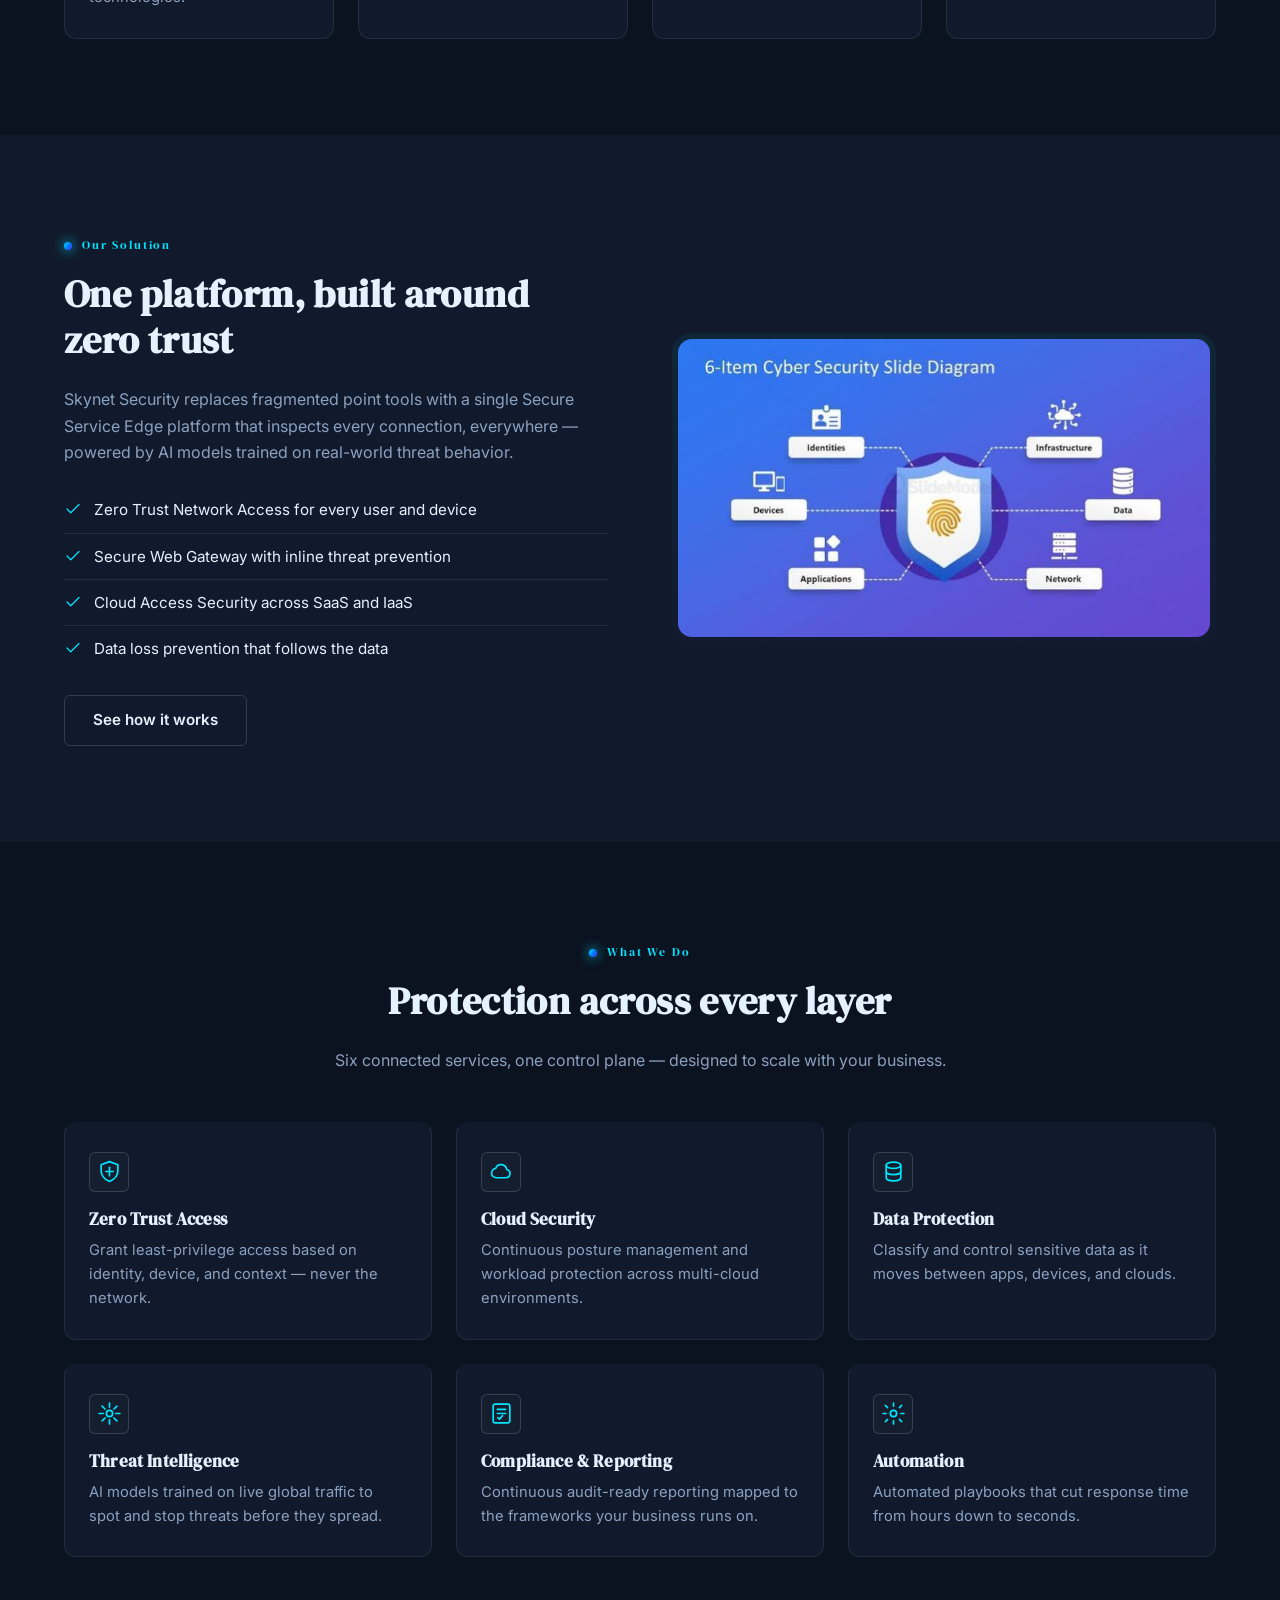
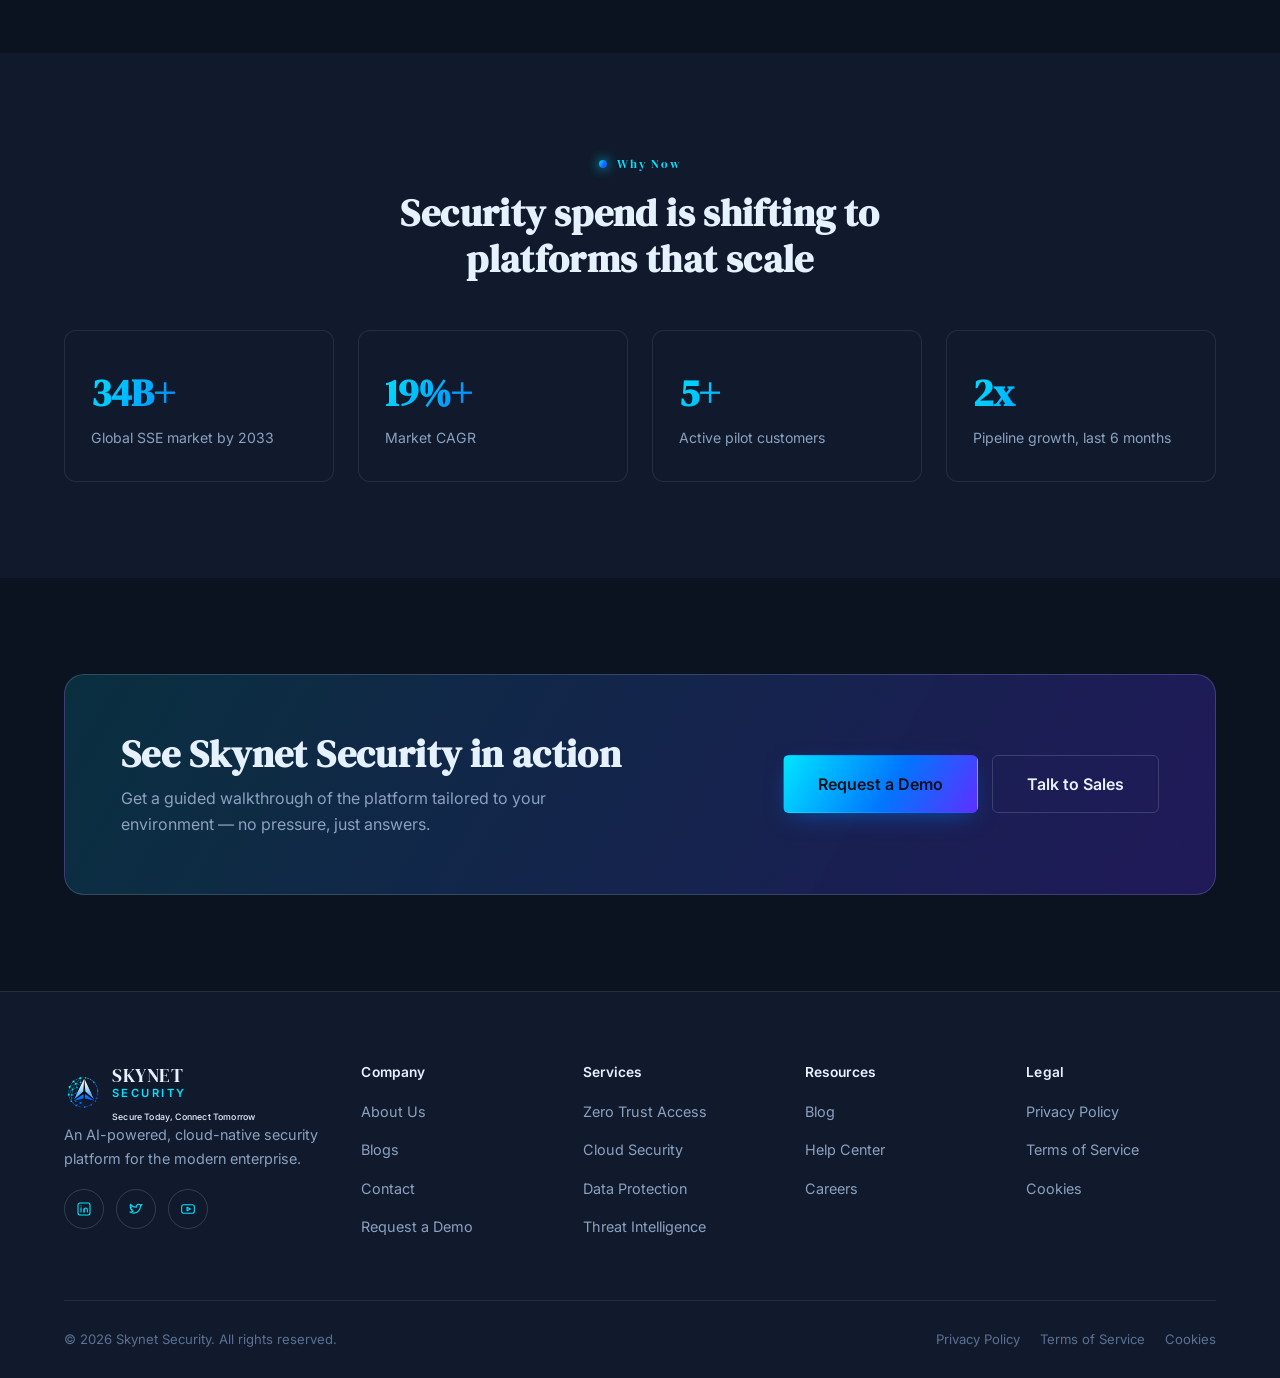
==== commit 45af62bd: "update" ====
--- a/index.html
+++ b/index.html
@@ -257,10 +257,18 @@
       <div class="footer-top">
         <div class="footer-col footer-brand">
           <a href="index.html" class="brand">
-            <img src="assets/icons/logo-icon.svg" alt="Skynet Security logo">
-            <span>SKYNET<small>SECURITY</small></span>
-          </a>
-          <p>Secure Today. Connect Tomorrow.<br> An AI-powered, cloud-native security platform for the modern
+        <img src="assets/icons/brand-logo.png" alt="Skynet Security logo">
+        <span class="brand-text">
+          <span class="brand-name">
+            SKYNET
+            <small>SECURITY</small>
+          </span>
+          <span class="tagline">
+            Secure Today, Connect Tomorrow
+          </span>
+        </span>
+      </a>
+          <p> An AI-powered, cloud-native security platform for the modern
             enterprise.</p>
           <div class="footer-social">
             <a href="#" aria-label="LinkedIn"><img src="assets/icons/icon-linkedin.svg" alt=""></a>
--- a/css/style.css
+++ b/css/style.css
@@ -218,7 +218,6 @@
   background:transparent;
   border-bottom: 1px solid transparent;
   backdrop-filter: blur(10px);
-
   transition:
     background 0.25s ease,
     border-color 0.25s ease;
@@ -234,7 +233,6 @@
 .site-nav .container {
   width: 100%;
   margin-inline: auto;
-
   display: flex;
   align-items: center;
   justify-content: space-between;
@@ -280,7 +278,7 @@
   display: block;
   color: var(--cyan);
   font-family: var(--font-body);
-  font-size: 0.56rem;
+  font-size: 0.7rem;
   font-weight: 600;
   letter-spacing: 0.22em;
   line-height: 1.2;
@@ -342,9 +340,7 @@
 .nav-toggle span {
   width: 100%;
   height: 2px;
-
   background: var(--text);
-
   transition:
     transform 0.2s ease,
     opacity 0.2s ease;
@@ -385,21 +381,16 @@
   }
 
   /* Open mobile menu */
-
   .site-nav.nav-open .nav-links {
     position: absolute;
     inset: 100% 0 auto;
-
     display: flex;
     flex-direction: column;
     align-items: flex-start;
     gap: 4px;
-
     width: 100%;
     box-sizing: border-box;
-
     padding: 16px 24px 24px;
-
     background: rgba(11, 18, 32, 0.98);
     border-bottom: 1px solid var(--border);
   }
@@ -416,10 +407,8 @@
   .site-nav.nav-open .mobile-demo-btn {
     display: inline-flex;
     justify-content: center;
-
     width: 100%;
     margin-top: 8px;
-
     color: var(--text);
   }
 }
@@ -427,7 +416,12 @@
 /* ------ Desktop Navbar ------ */
 
 @media (min-width: 769px) {
-
+ 
+  .brand img {
+  width: 40px;
+  height: 40px;
+  object-fit: cover;
+}
   .nav-links {
     margin-left: auto;
   }
@@ -891,8 +885,8 @@
 
   .site-footer .footer-brand p {
     max-width: 100%;
-    margin-top: 16px;
-    line-height: 1.7;
+    margin-top: 20px;
+    line-height: 1;
   }
 
   /* Footer headings */
@@ -1653,8 +1647,8 @@
     display: flex;
     flex-direction: column;
     align-items: center;
-    justify-content: center;
-    min-height: 30px;
+    justify-content: space-around;
+    min-height: 36px;
     width: 100vw;
   }
 
@@ -1665,12 +1659,12 @@
   }
 
   .trust-logos {
-    gap: 18px;
+    gap: 40px;
     min-width: max-content;
   }
 
   .trust-logos img {
-    height: 16px;
+    height: 30px;
     flex-shrink: 0;
   }
 
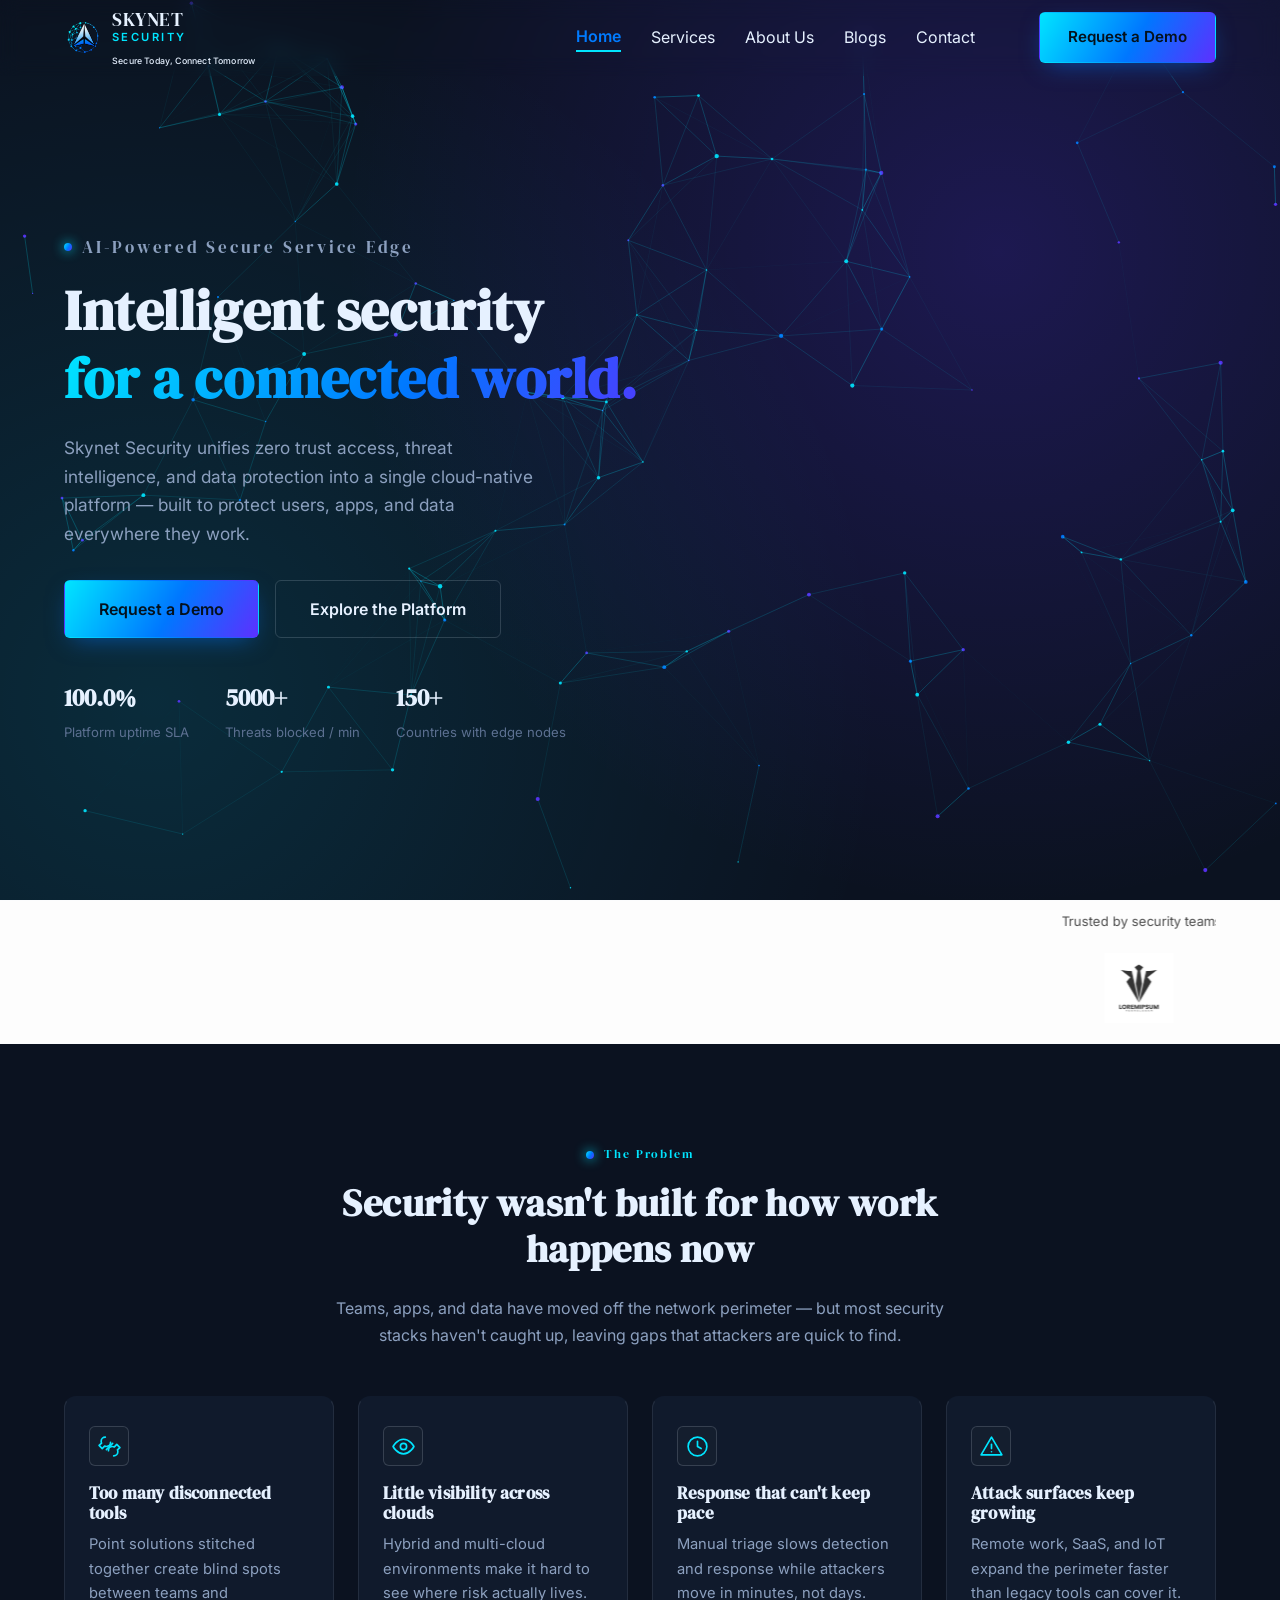
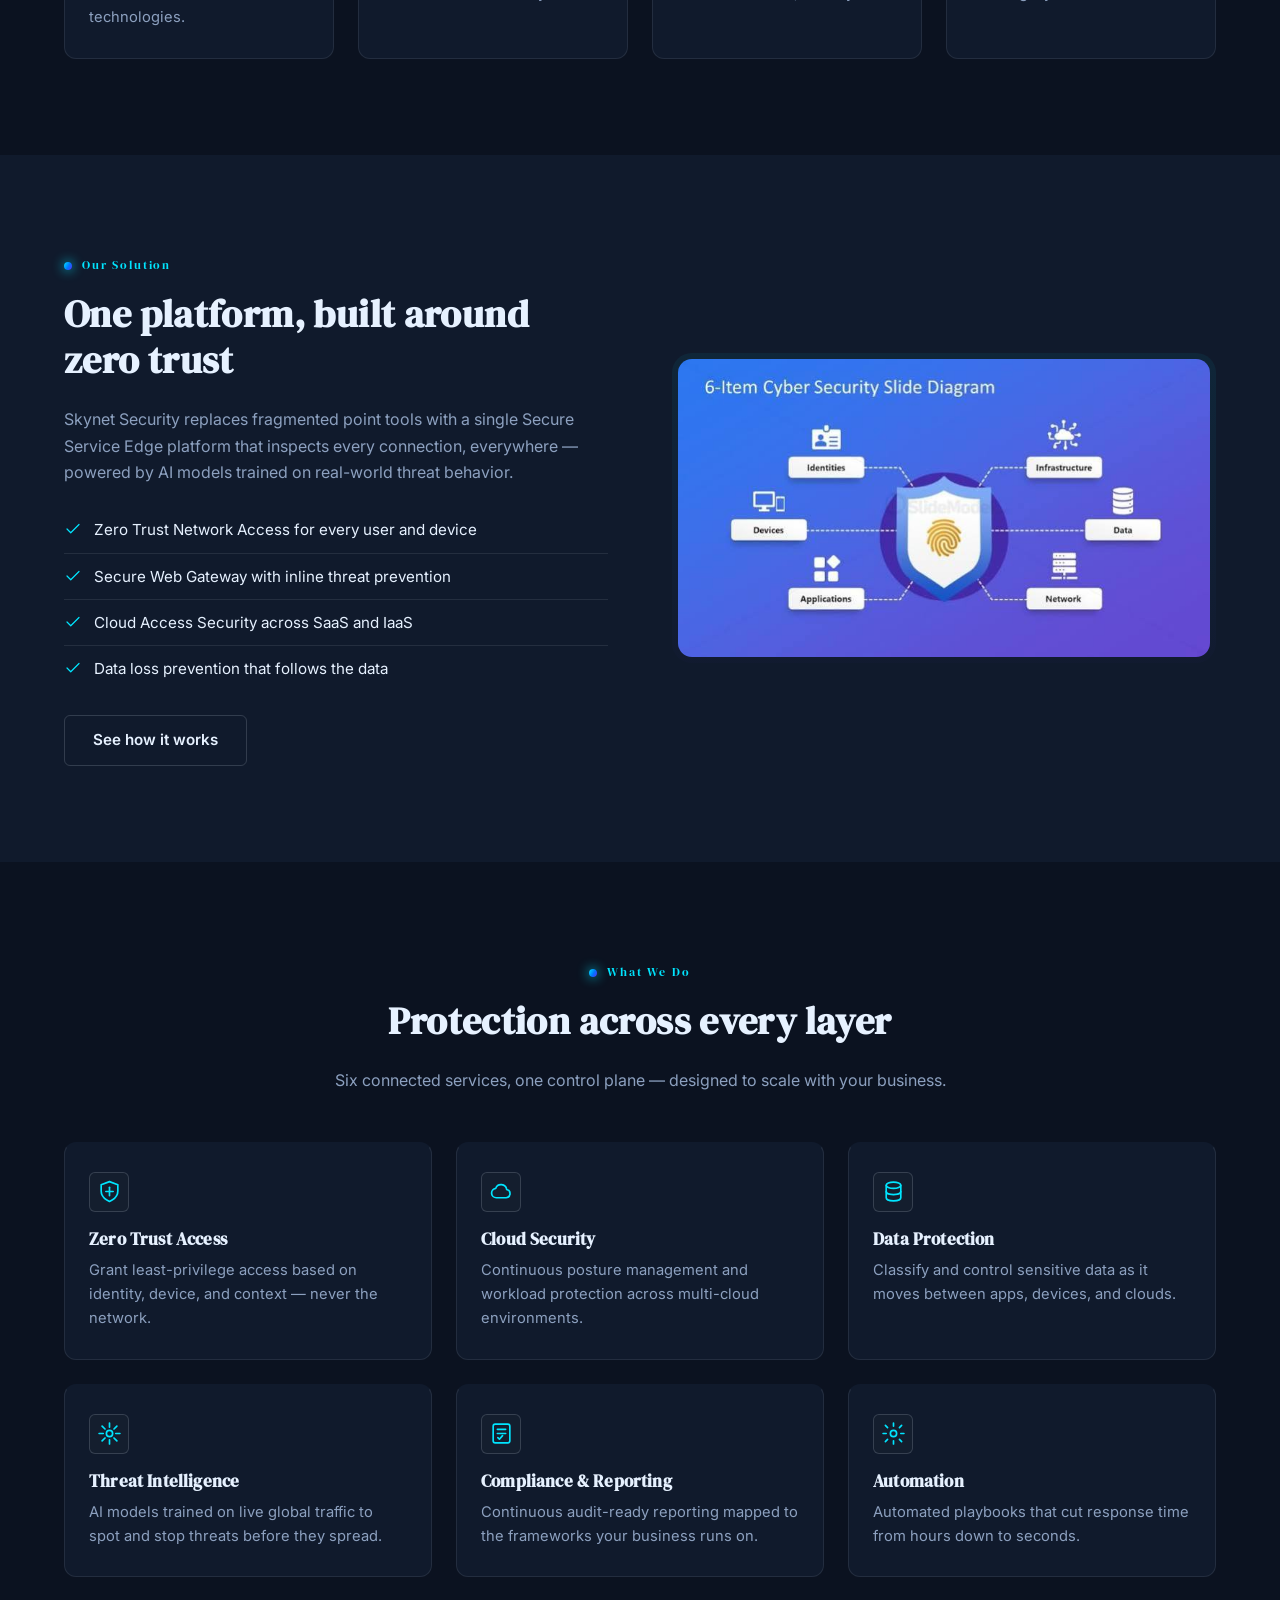
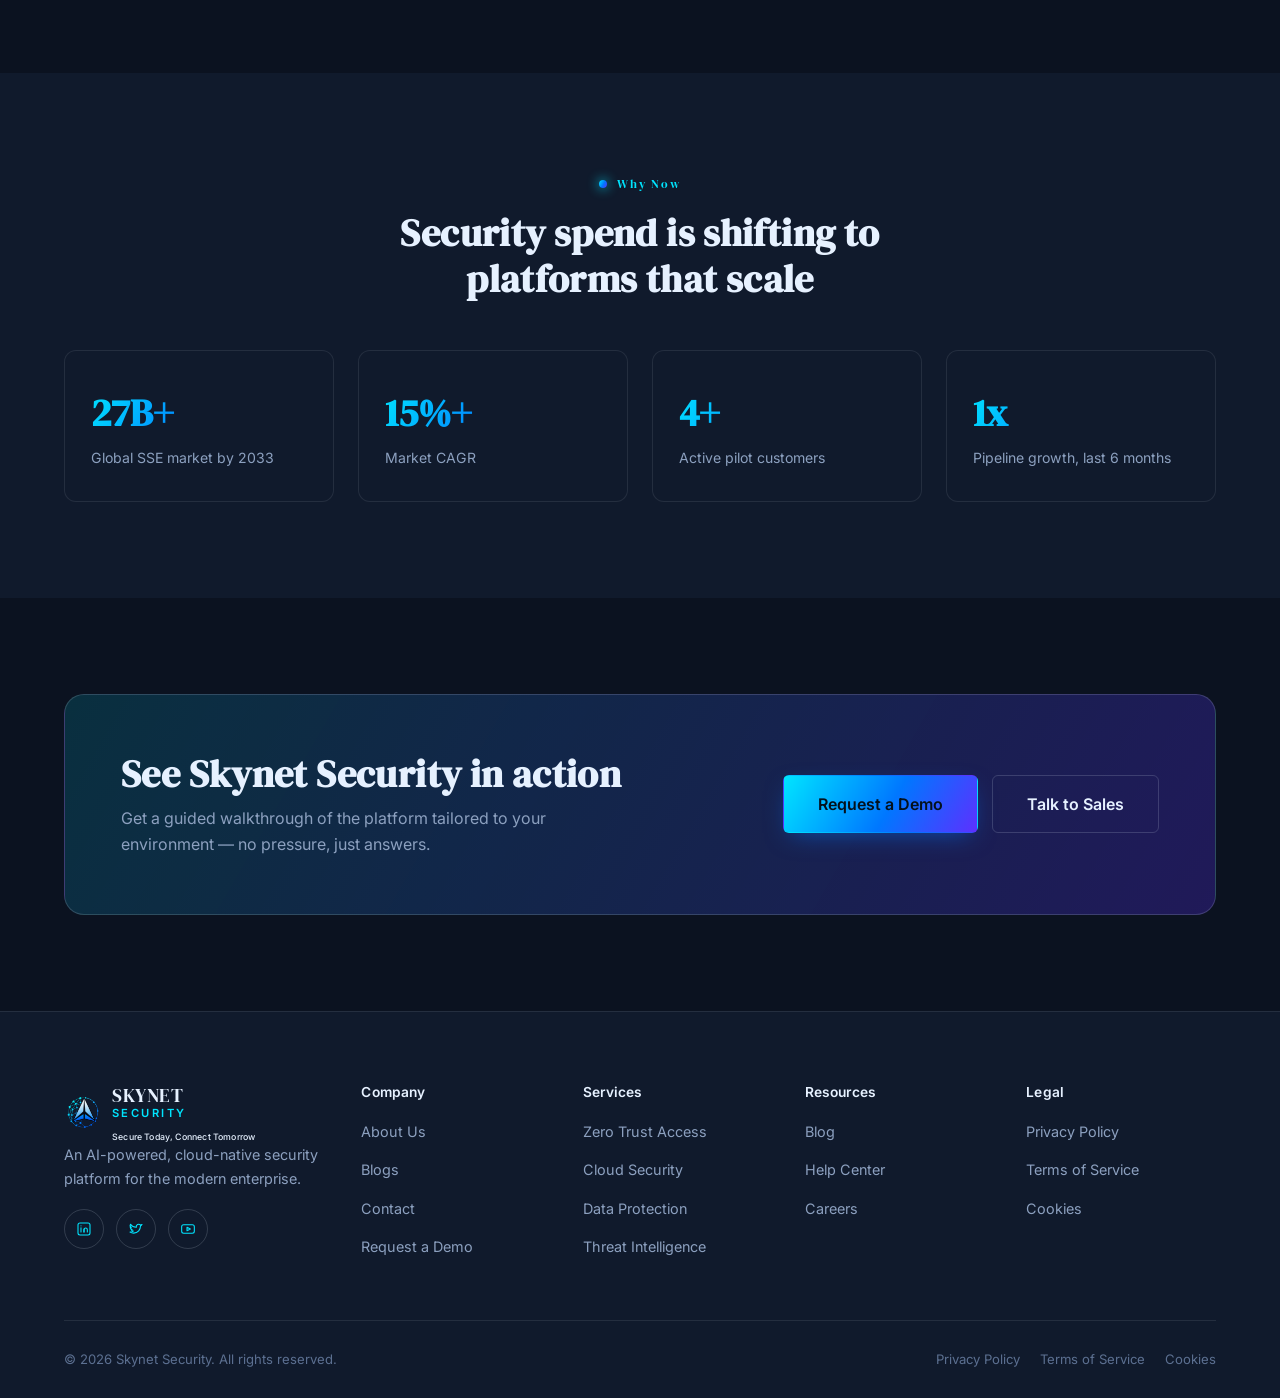
==== commit 1e2d8bb1: "update" ====
--- a/index.html
+++ b/index.html
@@ -62,7 +62,7 @@
   <!-- ============================= HERO ============================= -->
   <section class="hero">
     <canvas id="hero-canvas" class="hero-canvas" aria-hidden="true"></canvas>
-    <div class="hero-fade"></div>
+    <!-- <div class="hero-fade"></div> -->
 
     <div class="container">
       <div class="hero-copy">
--- a/css/style.css
+++ b/css/style.css
@@ -532,6 +532,7 @@
 
 /* ---------- Trust strip ---------- */
 .trust-strip {
+  background:#fffffffd;
   padding: 10px 0;
   border-bottom: 1px solid var(--border);
   border-top: 1px solid var(--border);
@@ -544,10 +545,10 @@
 }
 .trust-strip .trust-label {
   font-size: 0.82rem;
-  color: var(--text-dim);
+  color:rgba(0, 0, 0, 0.7);
   white-space: nowrap;
   display: block;
-  margin-bottom: 30px;
+  margin-bottom: 20px;
 }
 .trust-logos {
   display: flex;
@@ -559,7 +560,7 @@
   opacity: 0.8;
 }
 .trust-logos img {
-  height: 50px;
+  height: 80px;
   padding-bottom: 10px;
 }
 
@@ -1622,7 +1623,7 @@
   }
 }
 
-@media (max-width: 600px) {
+@media (max-width: 770px) {
   .service-detail {
     grid-template-columns: 1fr;
   }
@@ -1648,14 +1649,14 @@
     flex-direction: column;
     align-items: center;
     justify-content: space-around;
-    min-height: 36px;
+    min-height: 30px;
     width: 100vw;
   }
 
   .trust-strip .trust-label {
     font-size: 0.68rem;
     white-space: nowrap;
-    margin-bottom: 40px;
+    margin-bottom: 20px;
   }
 
   .trust-logos {
@@ -1664,7 +1665,7 @@
   }
 
   .trust-logos img {
-    height: 30px;
+    height: 60px;
     flex-shrink: 0;
   }
 
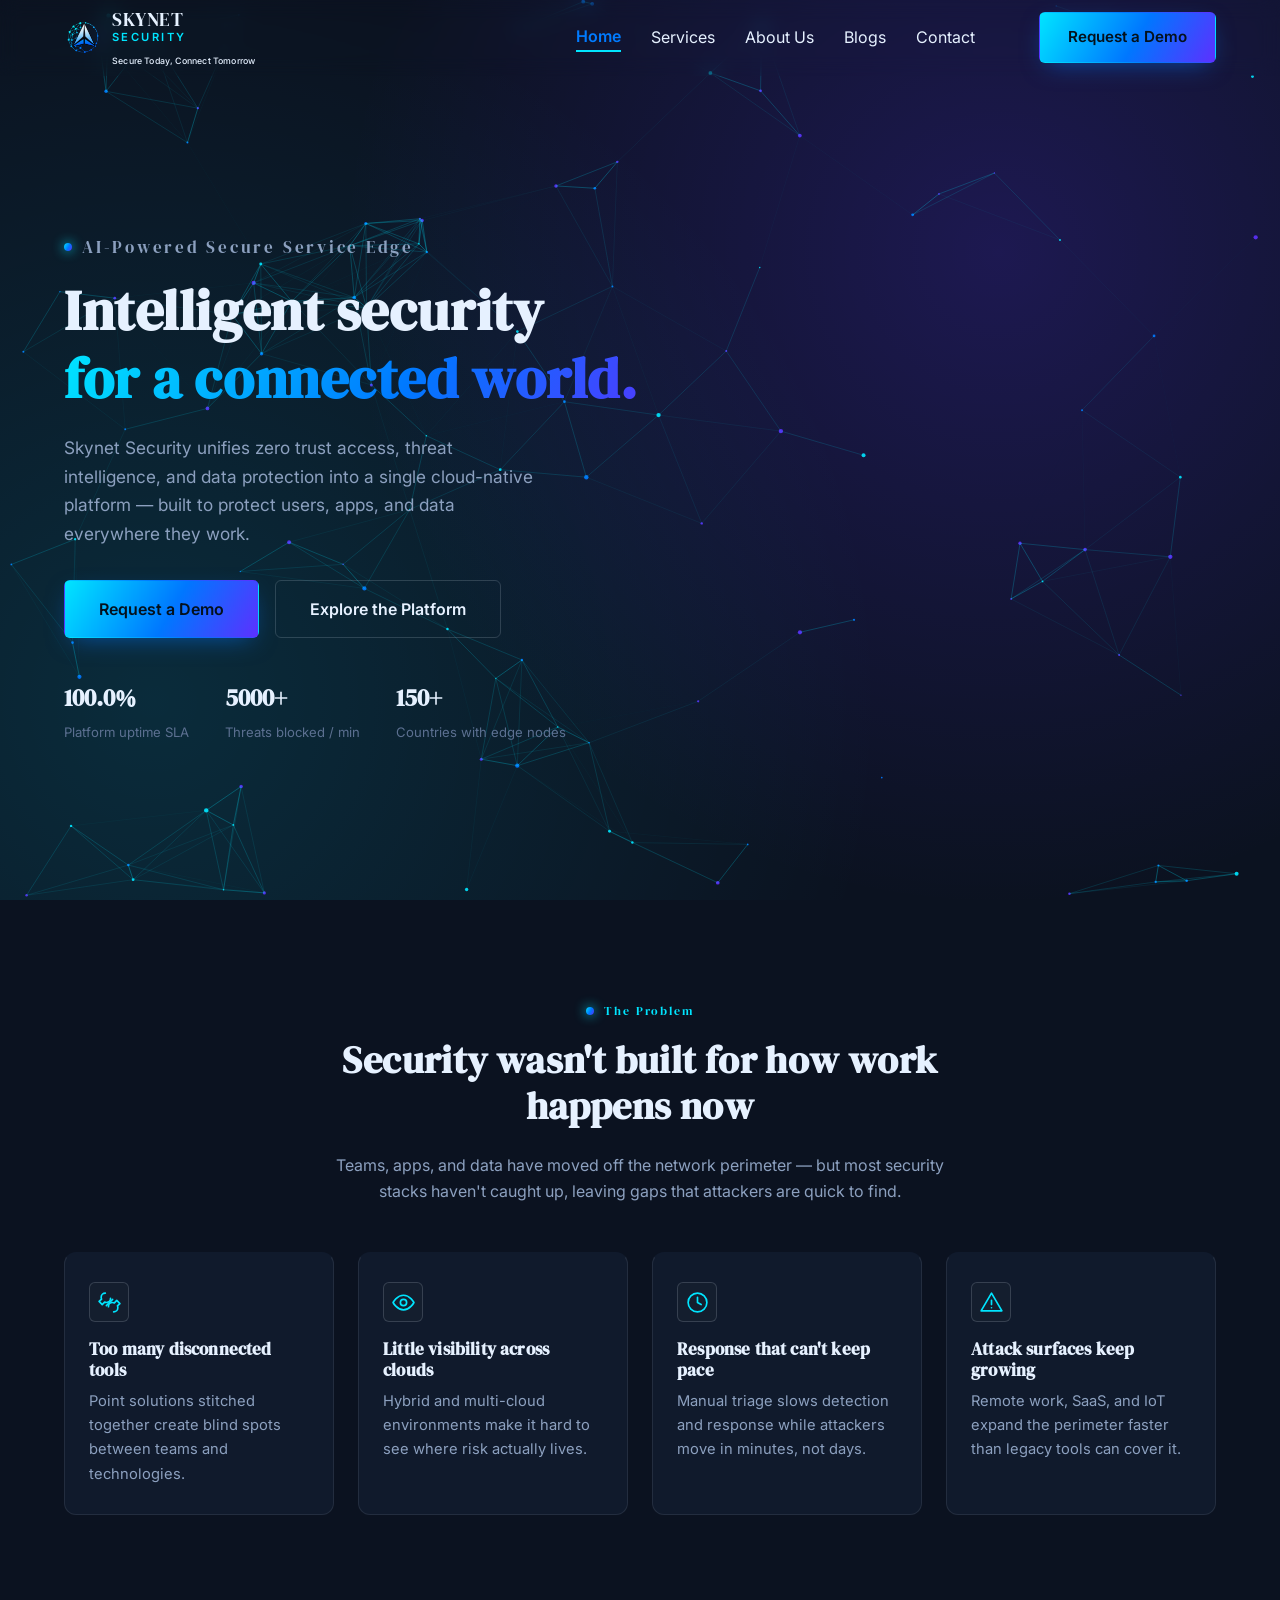
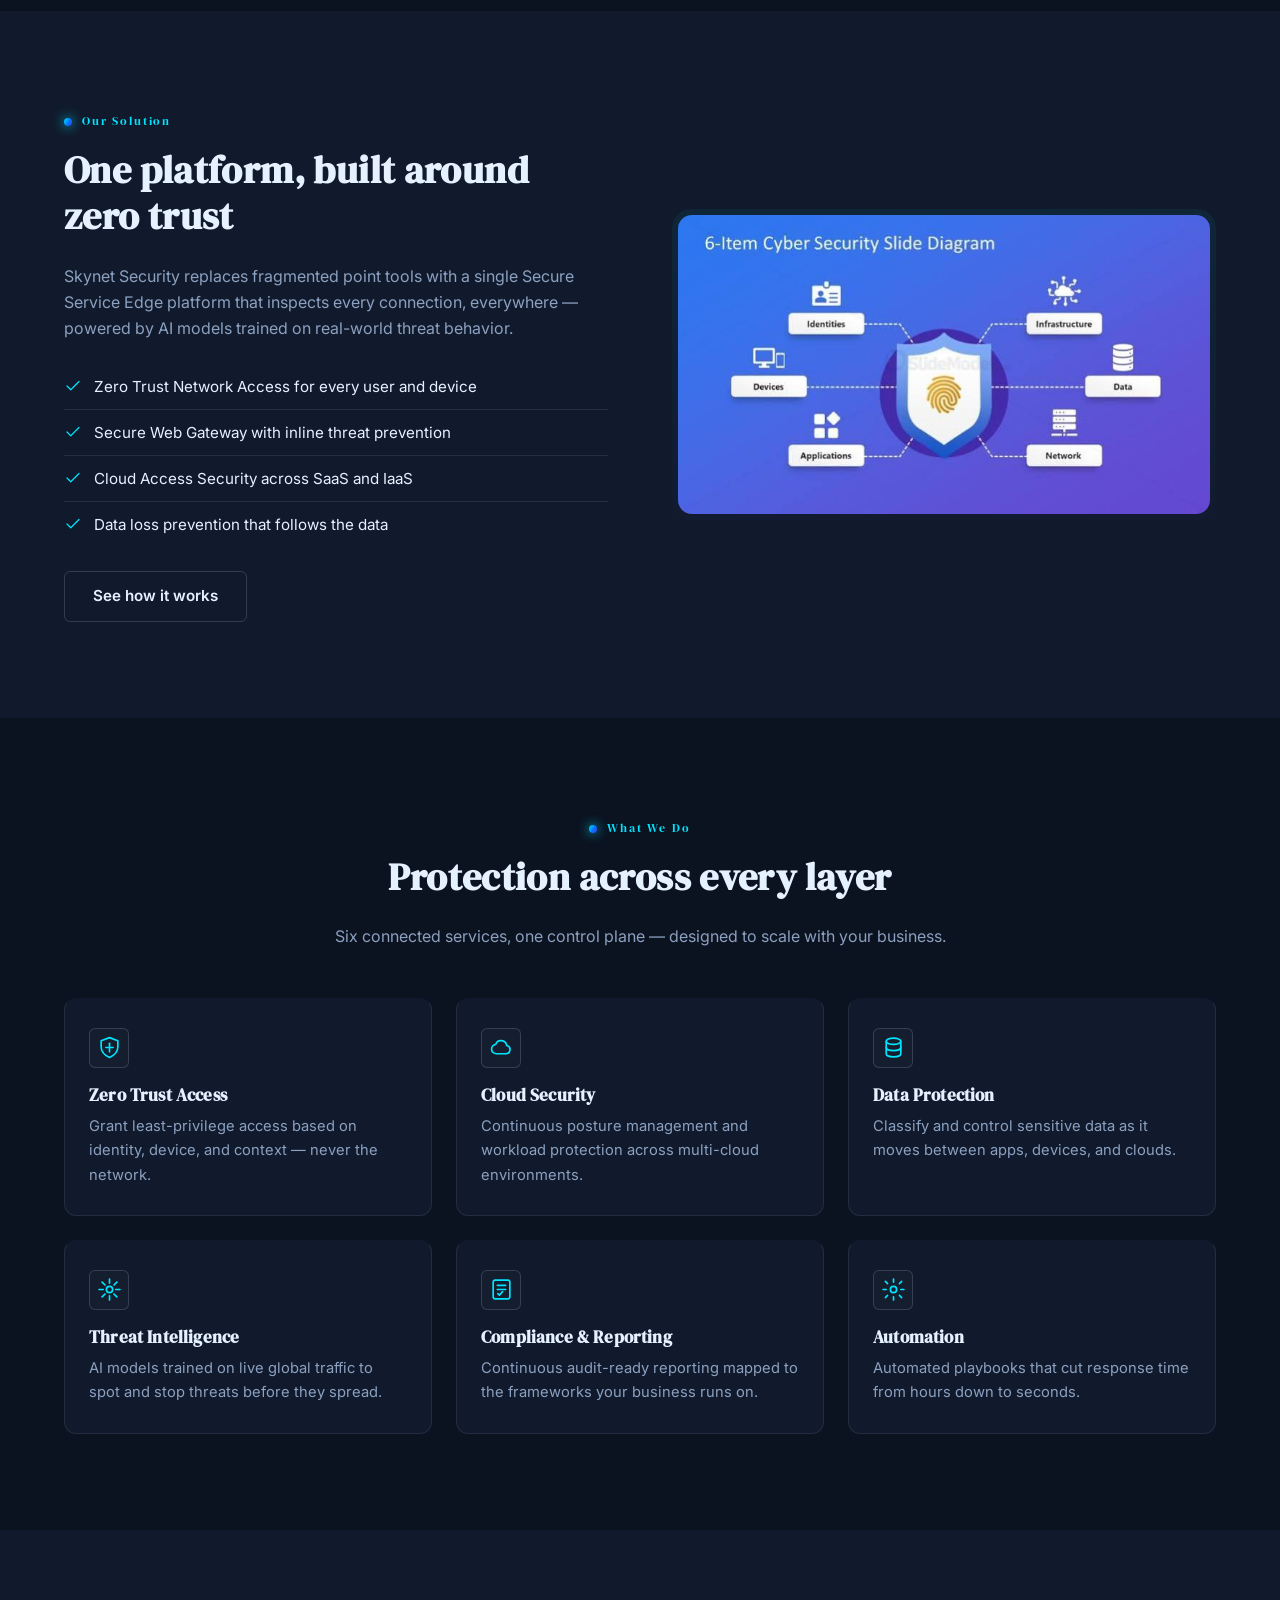
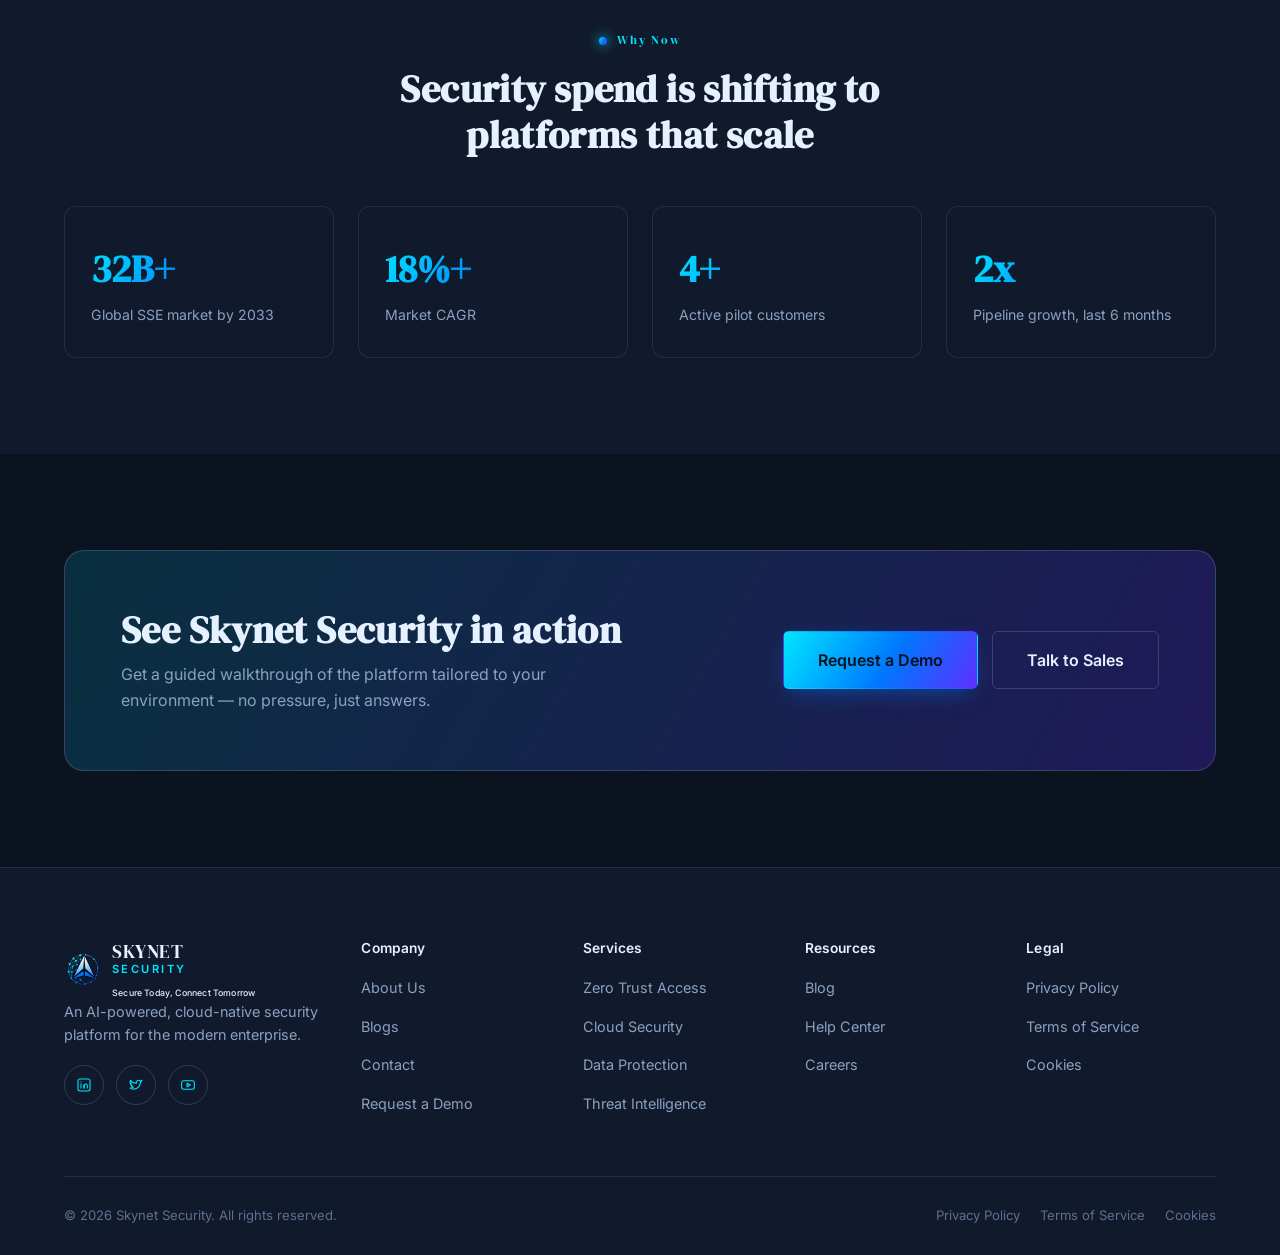
==== commit 9d36ceaf: "update" ====
--- a/index.html
+++ b/index.html
@@ -88,7 +88,7 @@
   </section>
 
   <!-- ============================= TRUST STRIP ============================= -->
-  <section class="trust-strip">
+  <!-- <section class="trust-strip">
     <div class="container  ">
       <marquee behavior="scroll" direction="left "><span class="trust-label">Trusted by security teams at growing
           enterprises</span>
@@ -102,7 +102,7 @@
         </div>
       </marquee>
     </div>
-  </section>
+  </section> -->
 
   <!-- ============================= PROBLEM ============================= -->
   <section class="section">
--- a/css/style.css
+++ b/css/style.css
@@ -531,8 +531,7 @@
 }
 
 /* ---------- Trust strip ---------- */
-.trust-strip {
-  background:#fffffffd;
+/* .trust-strip {
   padding: 10px 0;
   border-bottom: 1px solid var(--border);
   border-top: 1px solid var(--border);
@@ -545,7 +544,7 @@
 }
 .trust-strip .trust-label {
   font-size: 0.82rem;
-  color:rgba(0, 0, 0, 0.7);
+  color:var(--text-dim);
   white-space: nowrap;
   display: block;
   margin-bottom: 20px;
@@ -562,7 +561,51 @@
 .trust-logos img {
   height: 80px;
   padding-bottom: 10px;
-}
+} */
+/* 
+@media (max-width:770px) {
+  
+  .trust-strip {
+    padding: 8px 0;
+    overflow: hidden;
+  }
+
+  .trust-strip .container {
+    display: block;
+    width: 100vw;
+    max-width: 100vw;
+    margin-top: 20px;
+    margin-left: calc(50% - 50vw);
+    margin-right: calc(50% - 50vw);
+    padding-left: 0;
+    padding-right: 0;
+  }
+
+  .trust-strip marquee {
+    display: flex;
+    flex-direction: column;
+    align-items: center;
+    justify-content: space-around;
+    min-height: 30px;
+    width: 100vw;
+  }
+
+  .trust-strip .trust-label {
+    font-size: 0.68rem;
+    white-space: nowrap;
+    margin-bottom: 20px;
+  }
+
+  .trust-logos {
+    gap: 40px;
+    min-width: max-content;
+  }
+
+  .trust-logos img {
+    height: 60px;
+    flex-shrink: 0;
+  }
+} */
 
 /* ---------- Icon tiles / cards ---------- */
 .tile-grid {
@@ -1628,47 +1671,6 @@
     grid-template-columns: 1fr;
   }
 
-  .trust-strip {
-    padding: 8px 0;
-    overflow: hidden;
-  }
-
-  .trust-strip .container {
-    display: block;
-    width: 100vw;
-    max-width: 100vw;
-    margin-top: 20px;
-    margin-left: calc(50% - 50vw);
-    margin-right: calc(50% - 50vw);
-    padding-left: 0;
-    padding-right: 0;
-  }
-
-  .trust-strip marquee {
-    display: flex;
-    flex-direction: column;
-    align-items: center;
-    justify-content: space-around;
-    min-height: 30px;
-    width: 100vw;
-  }
-
-  .trust-strip .trust-label {
-    font-size: 0.68rem;
-    white-space: nowrap;
-    margin-bottom: 20px;
-  }
-
-  .trust-logos {
-    gap: 40px;
-    min-width: max-content;
-  }
-
-  .trust-logos img {
-    height: 60px;
-    flex-shrink: 0;
-  }
-
   .stat-row {
     grid-template-columns: repeat(2, 1fr);
   }
